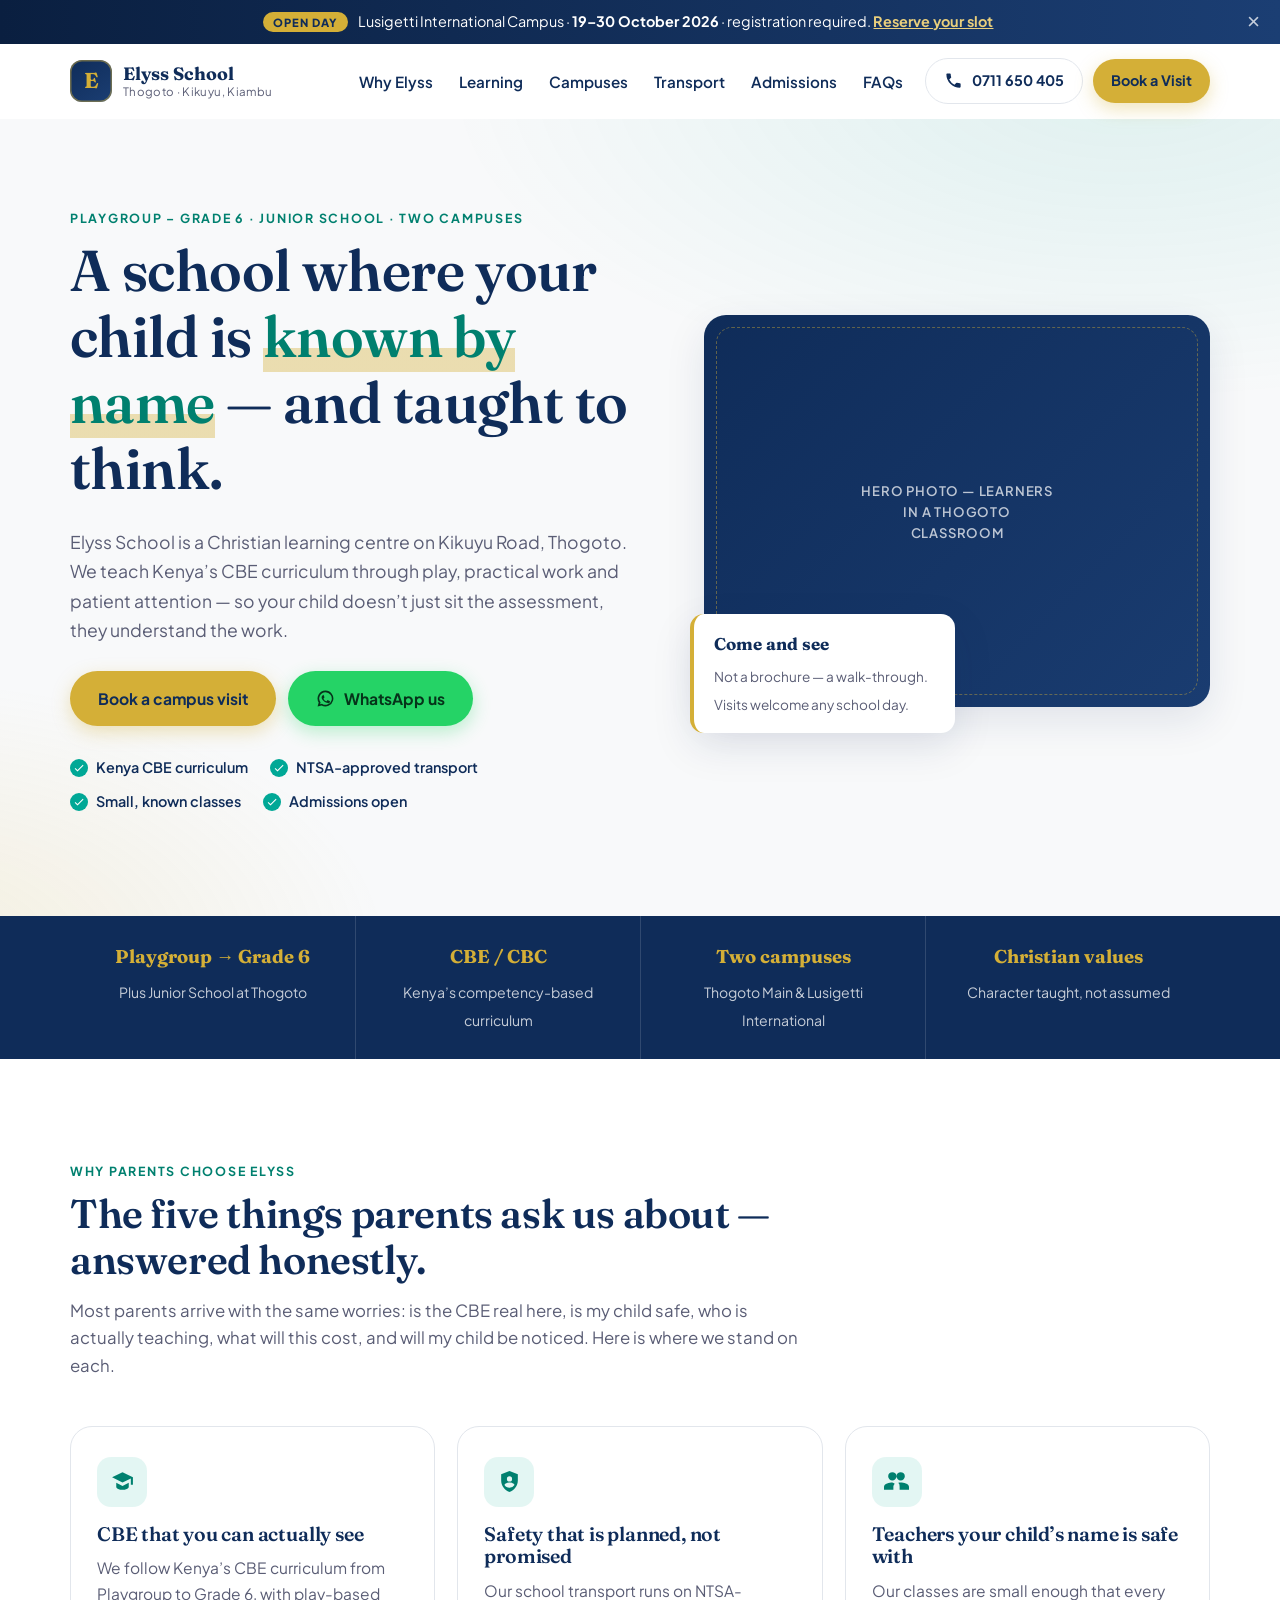
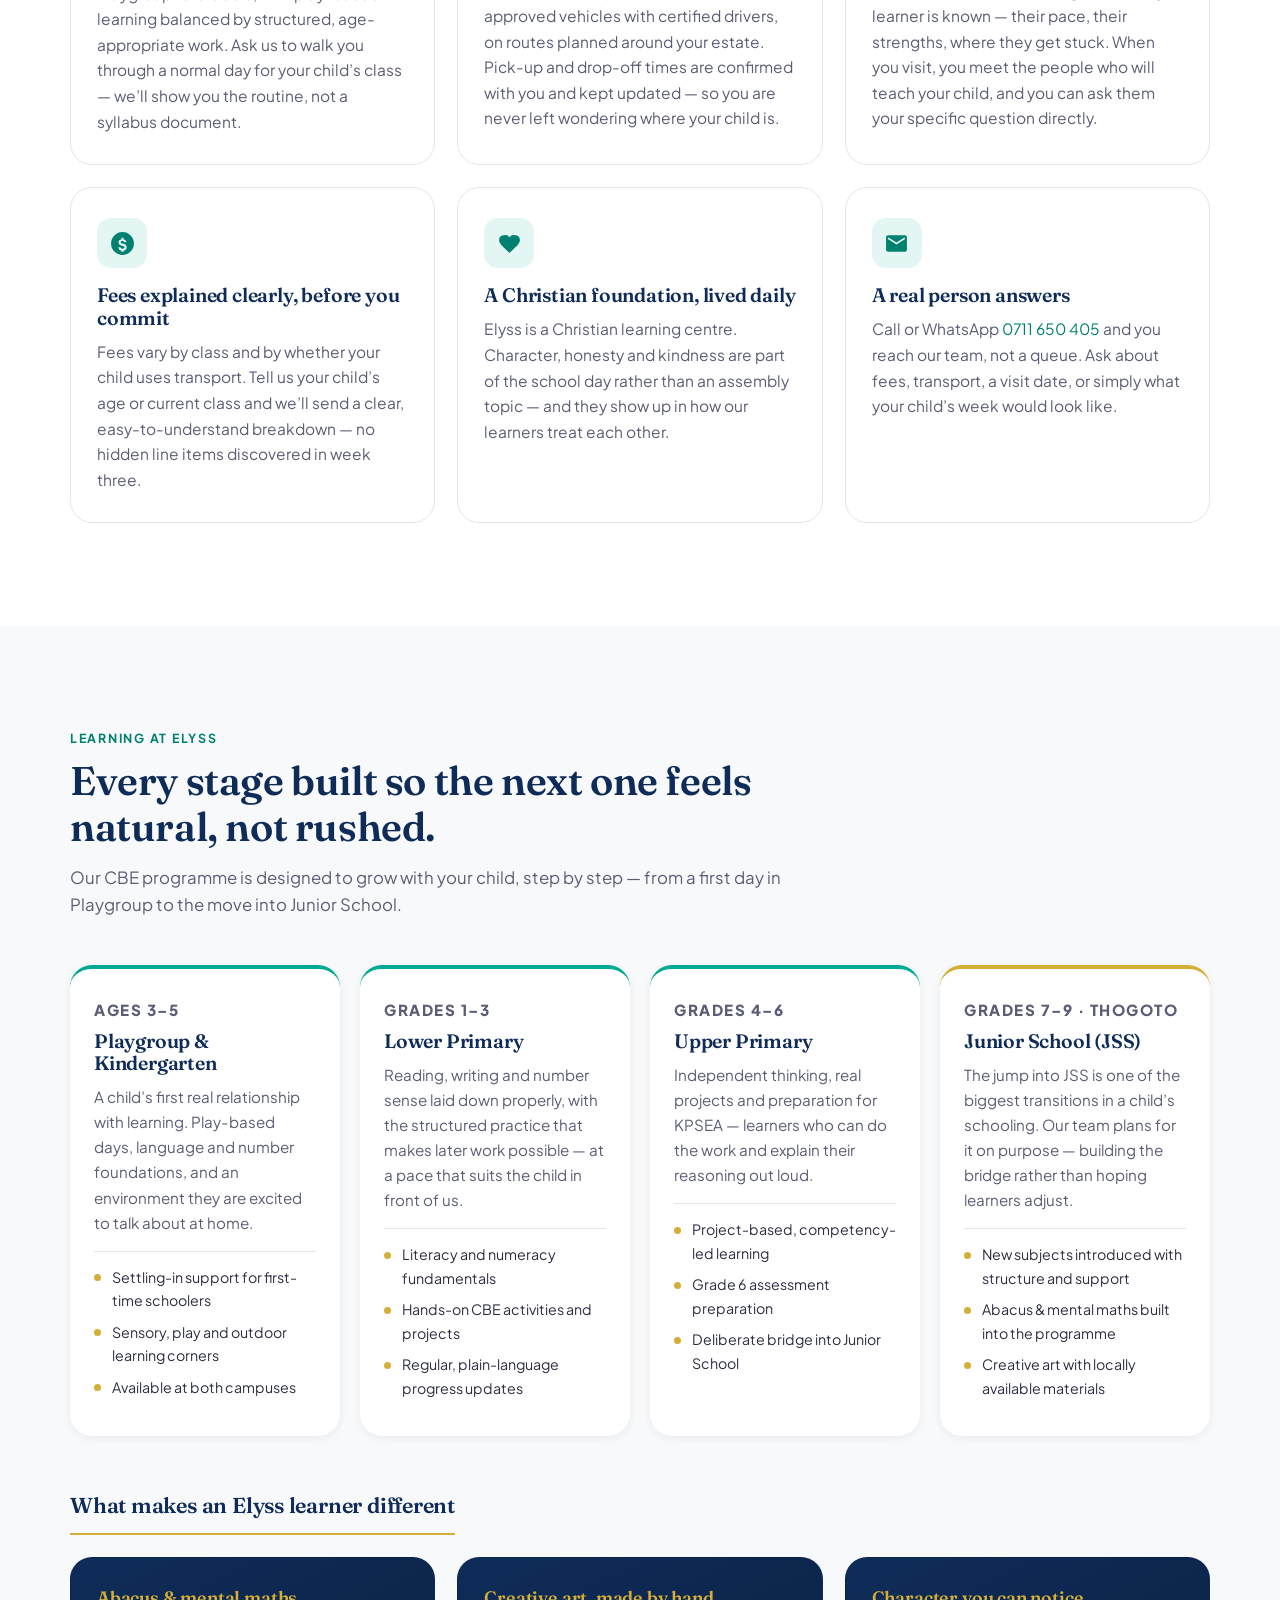
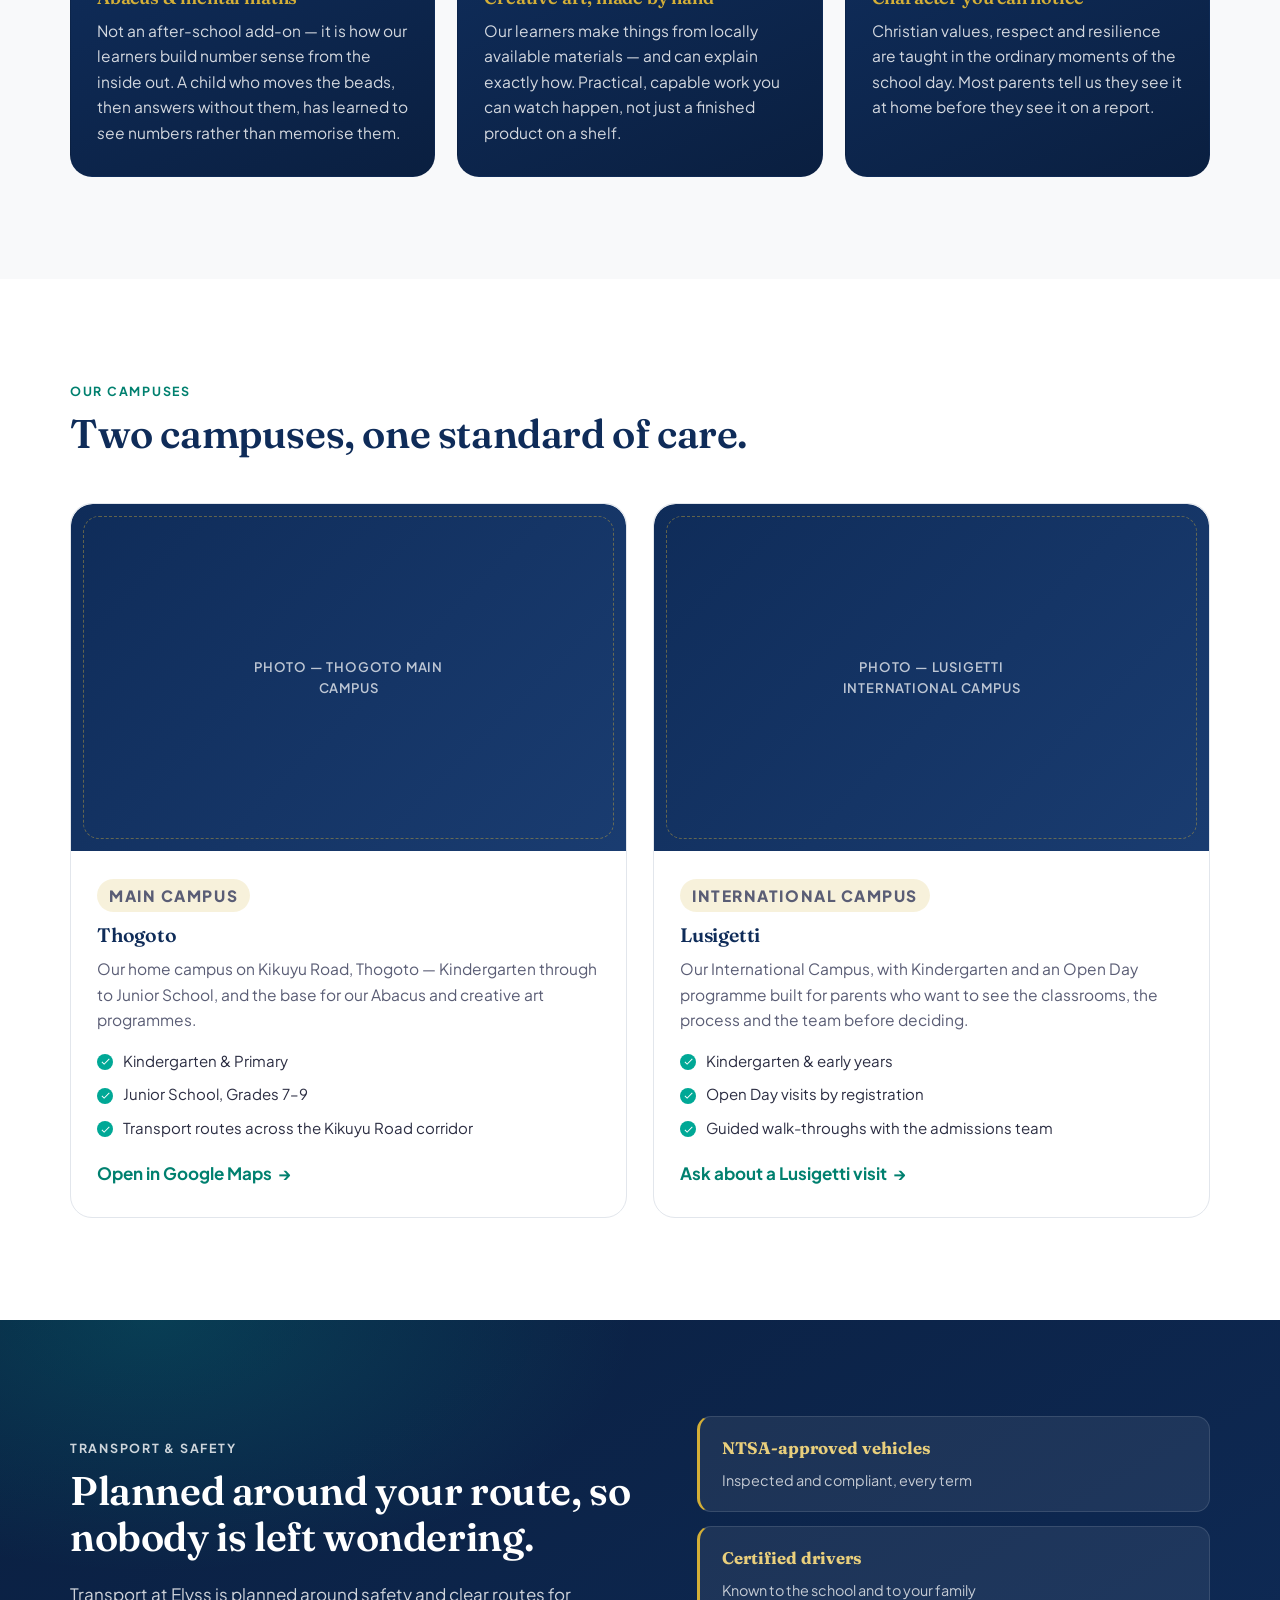
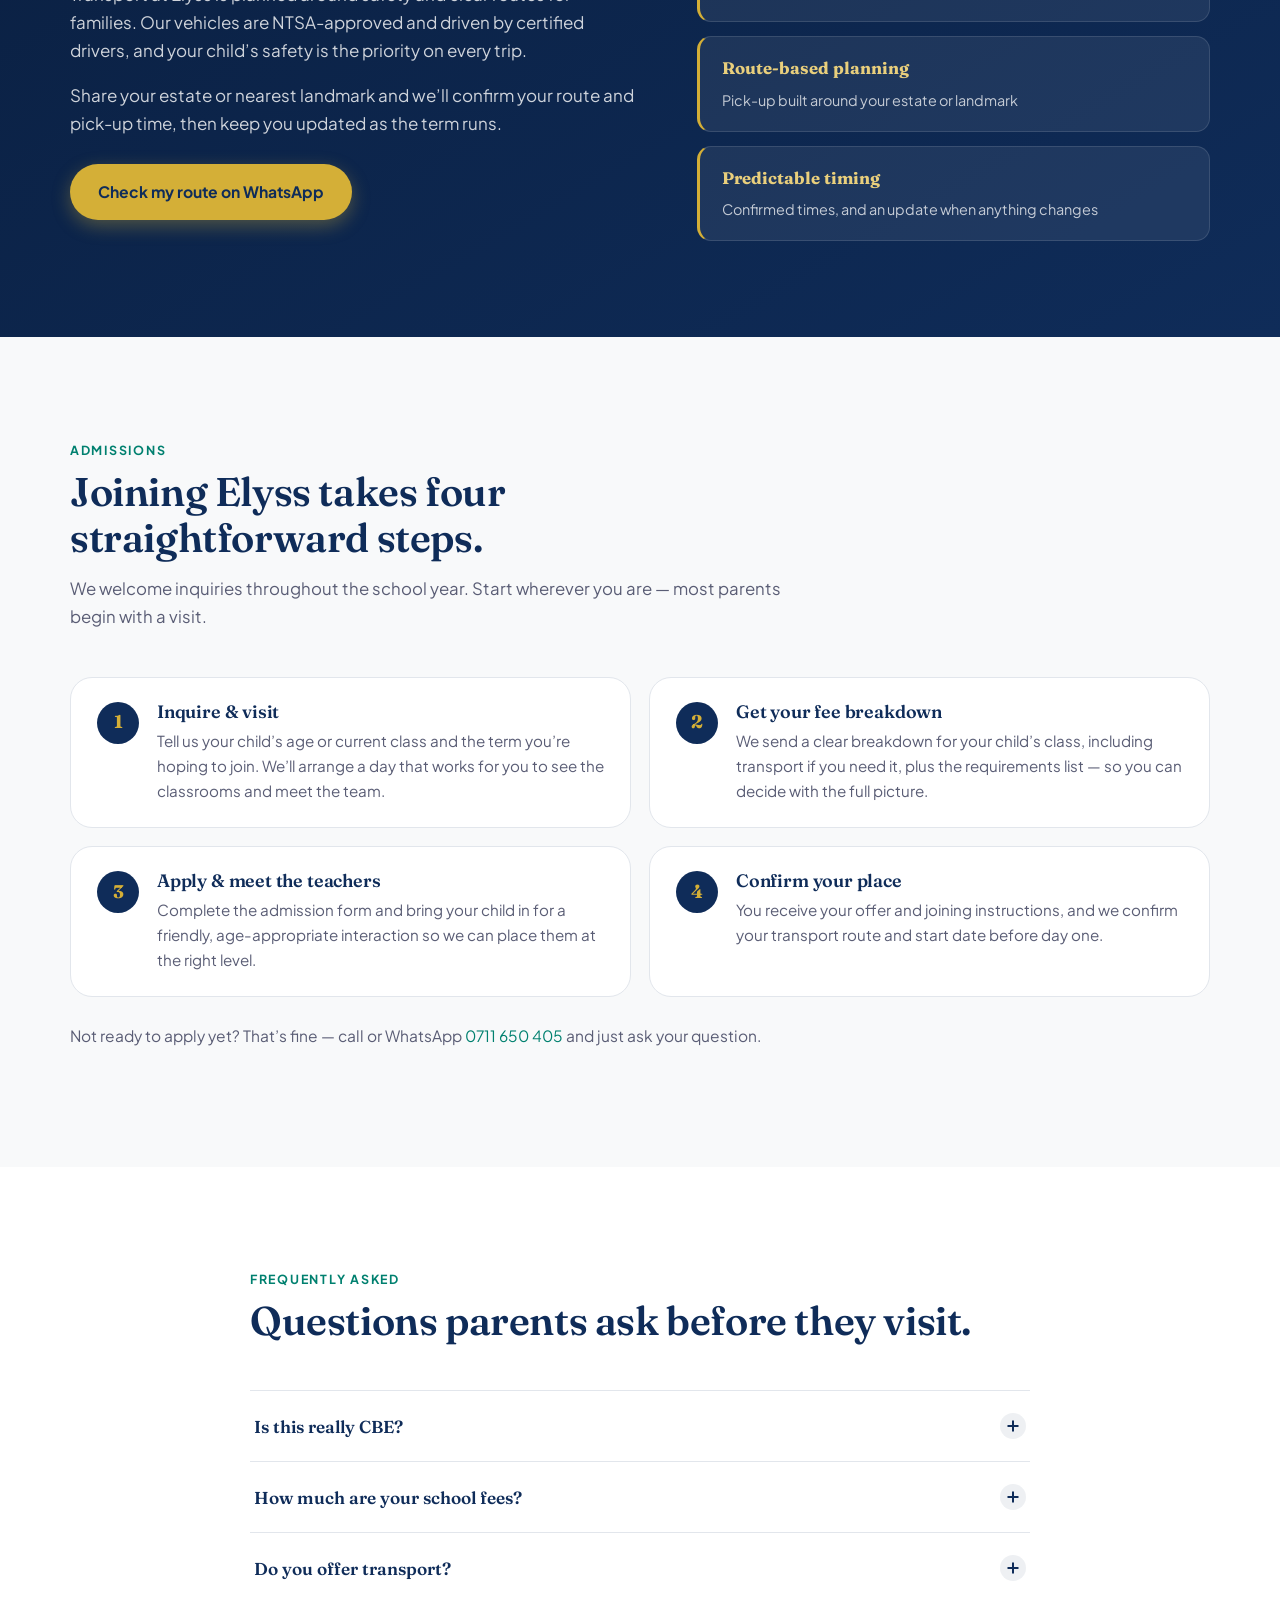
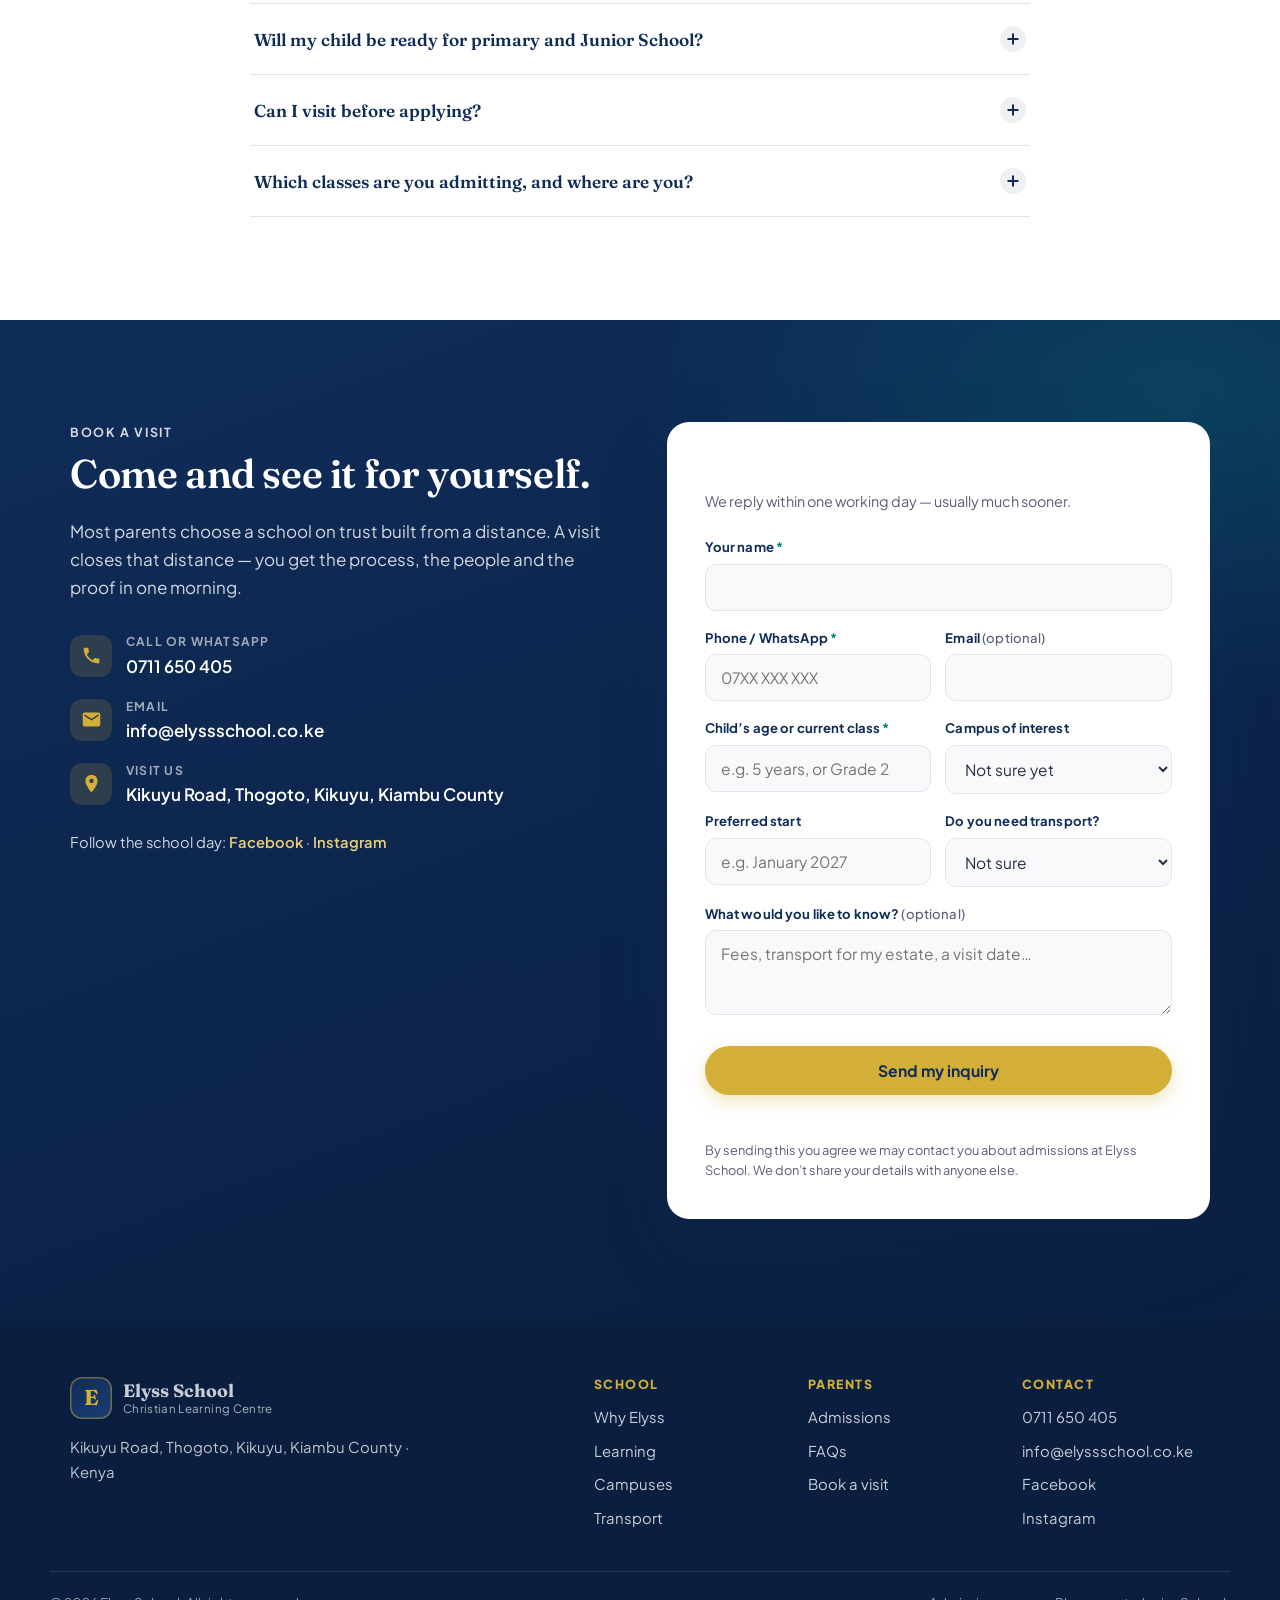
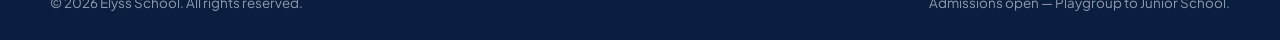
==== index.html @ 363afd42 "Add Elyss School parent landing page A single-page, parent-facing landing page for Elyss School (Kik" ====
<!DOCTYPE html>
<html lang="en">
<head>
<meta charset="utf-8">
<meta name="viewport" content="width=device-width, initial-scale=1">
<title>Elyss School — Christian CBE Learning, Thogoto &amp; Lusigetti | Book a Visit</title>
<meta name="description" content="Elyss School, Kikuyu Road, Thogoto. Kenya's CBE curriculum from Playgroup to Junior School, taught through play, practical work and patient attention. Book a campus visit — call or WhatsApp 0711 650 405.">
<meta name="theme-color" content="#0F2C59">
<link rel="icon" href="data:image/svg+xml,%3Csvg xmlns=&apos;http://www.w3.org/2000/svg&apos; viewBox=&apos;0 0 64 64&apos;%3E%3Crect width=&apos;64&apos; height=&apos;64&apos; rx=&apos;14&apos; fill=&apos;%230F2C59&apos;/%3E%3Ctext x=&apos;32&apos; y=&apos;45&apos; font-family=&apos;Georgia,serif&apos; font-size=&apos;38&apos; font-weight=&apos;700&apos; fill=&apos;%23D4AF37&apos; text-anchor=&apos;middle&apos;%3EE%3C/text%3E%3C/svg%3E">
<link rel="canonical" href="https://www.elyssschool.co.ke/">

<!-- Social sharing (replace og:image once a real campus photo is added to assets/img/) -->
<meta property="og:type" content="website">
<meta property="og:title" content="Elyss School — A school where your child is known by name">
<meta property="og:description" content="Christian CBE learning from Playgroup to Junior School in Thogoto, Kikuyu. Book a campus visit — call or WhatsApp 0711 650 405.">
<meta property="og:locale" content="en_KE">

<link rel="preconnect" href="https://fonts.googleapis.com">
<link rel="preconnect" href="https://fonts.gstatic.com" crossorigin>
<link href="https://fonts.googleapis.com/css2?family=Fraunces:opsz,wght@9..144,400;9..144,600;9..144,700&family=Plus+Jakarta+Sans:wght@400;500;600;700&display=swap" rel="stylesheet">
<link rel="stylesheet" href="assets/css/styles.css">
</head>
<body>
<a class="skip-link" href="#main">Skip to content</a>

<!-- ============================================================
     ANNOUNCEMENT BAR
     CONFIRM BEFORE PUBLISHING: Open Day dates below are the
     RECOMMENDED window from the October 2026 planning sheet, not
     dates the school has committed to. Confirm with the school.
     ============================================================ -->
<div class="announce" id="announce" hidden>
  <p>
    <span class="announce__tag">Open Day</span>
    Lusigetti International Campus &middot; <strong>19&ndash;30 October 2026</strong> &middot; registration required.
    <a href="#inquire">Reserve your slot</a>
  </p>
  <button class="announce__close" type="button" aria-label="Dismiss announcement">&times;</button>
</div>

<header class="site-header" id="siteHeader">
  <div class="wrap site-header__inner">
    <a class="brand" href="#top" aria-label="Elyss School, home">
      <span class="brand__mark" aria-hidden="true">E</span>
      <span class="brand__text">
        <strong>Elyss School</strong>
        <small>Thogoto &middot; Kikuyu, Kiambu</small>
      </span>
    </a>

    <nav class="nav" id="nav" aria-label="Main">
      <ul>
        <li><a href="#why">Why Elyss</a></li>
        <li><a href="#learning">Learning</a></li>
        <li><a href="#campuses">Campuses</a></li>
        <li><a href="#transport">Transport</a></li>
        <li><a href="#admissions">Admissions</a></li>
        <li><a href="#faq">FAQs</a></li>
      </ul>
    </nav>

    <div class="header-actions">
      <a class="btn btn--ghost btn--sm" href="tel:+254711650405">
        <svg viewBox="0 0 24 24" aria-hidden="true"><path d="M6.6 10.8a15.1 15.1 0 0 0 6.6 6.6l2.2-2.2a1 1 0 0 1 1-.24 11.4 11.4 0 0 0 3.6.58 1 1 0 0 1 1 1V20a1 1 0 0 1-1 1A17 17 0 0 1 3 4a1 1 0 0 1 1-1h3.5a1 1 0 0 1 1 1c0 1.25.2 2.46.57 3.6a1 1 0 0 1-.25 1z"/></svg>
        0711 650 405
      </a>
      <a class="btn btn--gold btn--sm" href="#inquire">Book a Visit</a>
      <button class="nav-toggle" id="navToggle" type="button" aria-expanded="false" aria-controls="nav" aria-label="Open menu">
        <span></span><span></span><span></span>
      </button>
    </div>
  </div>
</header>

<main id="main">

<!-- ================= HERO ================= -->
<section class="hero" id="top">
  <div class="wrap hero__inner">
    <div class="hero__copy">
      <p class="eyebrow">Playgroup &ndash; Grade 6 &middot; Junior School &middot; Two Campuses</p>
      <h1>A school where your child is <em>known by name</em> &mdash; and taught to think.</h1>
      <p class="lede">
        Elyss School is a Christian learning centre on Kikuyu Road, Thogoto. We teach Kenya&rsquo;s
        CBE curriculum through play, practical work and patient attention &mdash; so your child
        doesn&rsquo;t just sit the assessment, they understand the work.
      </p>
      <div class="hero__cta">
        <a class="btn btn--gold" href="#inquire">Book a campus visit</a>
        <a class="btn btn--whatsapp" href="https://wa.me/254711650405?text=Hi%20Elyss%20School%2C%20I%27d%20like%20more%20information%20about%20admissions." target="_blank" rel="noopener">
          <svg viewBox="0 0 24 24" aria-hidden="true"><path d="M12 2a10 10 0 0 0-8.6 15.1L2 22l5-1.3A10 10 0 1 0 12 2m0 2a8 8 0 1 1-4.1 14.9l-.3-.2-2.5.7.7-2.4-.2-.3A8 8 0 0 1 12 4m-3.3 4c-.2 0-.5 0-.7.4-.2.3-.9.9-.9 2.2s.9 2.5 1 2.7c.2.2 1.8 2.9 4.5 3.9 2.2.9 2.7.7 3.2.7s1.5-.6 1.7-1.2.2-1.1.2-1.2c-.1-.2-.3-.2-.6-.4l-2-1c-.3-.1-.5-.2-.7.1l-.9 1.2c-.2.2-.3.2-.6.1a6.6 6.6 0 0 1-3.3-2.9c-.2-.4 0-.6.2-.8l.5-.6c.1-.2.2-.3.3-.5s0-.4 0-.6l-.9-2.2c-.2-.5-.4-.5-.6-.5z"/></svg>
          WhatsApp us
        </a>
      </div>
      <ul class="hero__proof">
        <li>Kenya CBE curriculum</li>
        <li>NTSA-approved transport</li>
        <li>Small, known classes</li>
        <li>Admissions open</li>
      </ul>
    </div>

    <div class="hero__media">
      <!-- PHOTO SLOT 1 — replace with a real photo: learners in class at Thogoto -->
      <figure class="photo photo--hero" data-photo="Hero photo — learners in a Thogoto classroom">
        <figcaption>Learners at work, Thogoto Campus</figcaption>
      </figure>
      <div class="hero__badge">
        <strong>Come and see</strong>
        <span>Not a brochure &mdash; a walk-through. Visits welcome any school day.</span>
      </div>
    </div>
  </div>
</section>

<!-- ================= TRUST BAR ================= -->
<section class="trustbar" aria-label="At a glance">
  <div class="wrap trustbar__grid">
    <div><strong>Playgroup &rarr; Grade 6</strong><span>Plus Junior School at Thogoto</span></div>
    <div><strong>CBE / CBC</strong><span>Kenya&rsquo;s competency-based curriculum</span></div>
    <div><strong>Two campuses</strong><span>Thogoto Main &amp; Lusigetti International</span></div>
    <div><strong>Christian values</strong><span>Character taught, not assumed</span></div>
  </div>
</section>

<!-- ================= WHY ELYSS ================= -->
<section class="section" id="why">
  <div class="wrap">
    <header class="section__head">
      <p class="eyebrow">Why parents choose Elyss</p>
      <h2>The five things parents ask us about &mdash; answered honestly.</h2>
      <p class="section__intro">
        Most parents arrive with the same worries: is the CBE real here, is my child safe,
        who is actually teaching, what will this cost, and will my child be noticed.
        Here is where we stand on each.
      </p>
    </header>

    <div class="cards cards--3">
      <article class="card">
        <span class="card__icon" aria-hidden="true">
          <svg viewBox="0 0 24 24"><path d="M12 3 2 8l10 5 8-4v6h2V8zM6 13.2V17c0 1.7 2.7 3 6 3s6-1.3 6-3v-3.8l-6 3z"/></svg>
        </span>
        <h3>CBE that you can actually see</h3>
        <p>
          We follow Kenya&rsquo;s CBE curriculum from Playgroup to Grade 6, with play-based learning
          balanced by structured, age-appropriate work. Ask us to walk you through a normal day
          for your child&rsquo;s class &mdash; we&rsquo;ll show you the routine, not a syllabus document.
        </p>
      </article>

      <article class="card">
        <span class="card__icon" aria-hidden="true">
          <svg viewBox="0 0 24 24"><path d="M12 2 4 5v6c0 5 3.4 9.4 8 11 4.6-1.6 8-6 8-11V5zm0 5a2.5 2.5 0 1 1 0 5 2.5 2.5 0 0 1 0-5m0 11c-2 0-3.8-1-4.8-2.6.1-1.6 3.2-2.4 4.8-2.4s4.7.8 4.8 2.4A5.7 5.7 0 0 1 12 18"/></svg>
        </span>
        <h3>Safety that is planned, not promised</h3>
        <p>
          Our school transport runs on NTSA-approved vehicles with certified drivers, on routes
          planned around your estate. Pick-up and drop-off times are confirmed with you and kept
          updated &mdash; so you are never left wondering where your child is.
        </p>
      </article>

      <article class="card">
        <span class="card__icon" aria-hidden="true">
          <svg viewBox="0 0 24 24"><path d="M16 11a4 4 0 1 0-4-4 4 4 0 0 0 4 4m-8 0a4 4 0 1 0-4-4 4 4 0 0 0 4 4m0 2c-2.7 0-8 1.3-8 4v3h9v-3c0-1.1.5-2.1 1.3-2.9A13 13 0 0 0 8 13m8 0c-.7 0-1.5.1-2.3.2A4.7 4.7 0 0 1 15 17v3h9v-3c0-2.7-5.3-4-8-4"/></svg>
        </span>
        <h3>Teachers your child&rsquo;s name is safe with</h3>
        <p>
          Our classes are small enough that every learner is known &mdash; their pace, their
          strengths, where they get stuck. When you visit, you meet the people who will
          teach your child, and you can ask them your specific question directly.
        </p>
      </article>

      <article class="card">
        <span class="card__icon" aria-hidden="true">
          <svg viewBox="0 0 24 24"><path d="M12 1a11 11 0 1 0 11 11A11 11 0 0 0 12 1m1 17.9V20h-2v-1.1a4 4 0 0 1-3-3.4h2a2 2 0 0 0 2 1.6c1.1 0 2-.5 2-1.4s-.7-1.2-2.4-1.6C9.6 13.6 8.2 12.8 8.2 11a3.4 3.4 0 0 1 2.8-3.2V6.5h2v1.3a3.6 3.6 0 0 1 2.8 3.1h-2A1.7 1.7 0 0 0 12 9.6c-1.1 0-1.8.5-1.8 1.2s.8 1.1 2.5 1.5c2 .5 3.3 1.3 3.3 3.1A3.5 3.5 0 0 1 13 18.9"/></svg>
        </span>
        <h3>Fees explained clearly, before you commit</h3>
        <p>
          Fees vary by class and by whether your child uses transport. Tell us your child&rsquo;s age
          or current class and we&rsquo;ll send a clear, easy-to-understand breakdown &mdash; no
          hidden line items discovered in week three.
        </p>
      </article>

      <article class="card">
        <span class="card__icon" aria-hidden="true">
          <svg viewBox="0 0 24 24"><path d="M12 21 10.6 19.7C5.4 15.1 2 12.1 2 8.5A4.5 4.5 0 0 1 6.5 4 4.9 4.9 0 0 1 12 6.1 4.9 4.9 0 0 1 17.5 4 4.5 4.5 0 0 1 22 8.5c0 3.6-3.4 6.6-8.6 11.2z"/></svg>
        </span>
        <h3>A Christian foundation, lived daily</h3>
        <p>
          Elyss is a Christian learning centre. Character, honesty and kindness are part of the
          school day rather than an assembly topic &mdash; and they show up in how our learners
          treat each other.
        </p>
      </article>

      <article class="card">
        <span class="card__icon" aria-hidden="true">
          <svg viewBox="0 0 24 24"><path d="M20 4H4a2 2 0 0 0-2 2v12a2 2 0 0 0 2 2h16a2 2 0 0 0 2-2V6a2 2 0 0 0-2-2m0 4-8 5-8-5V6l8 5 8-5z"/></svg>
        </span>
        <h3>A real person answers</h3>
        <p>
          Call or WhatsApp <a href="tel:+254711650405">0711 650 405</a> and you reach our team,
          not a queue. Ask about fees, transport, a visit date, or simply what your child&rsquo;s
          week would look like.
        </p>
      </article>
    </div>
  </div>
</section>

<!-- ================= LEARNING STAGES ================= -->
<section class="section section--paper" id="learning">
  <div class="wrap">
    <header class="section__head">
      <p class="eyebrow">Learning at Elyss</p>
      <h2>Every stage built so the next one feels natural, not rushed.</h2>
      <p class="section__intro">
        Our CBE programme is designed to grow with your child, step by step &mdash; from a first
        day in Playgroup to the move into Junior School.
      </p>
    </header>

    <div class="stages">
      <article class="stage">
        <p class="stage__age">Ages 3&ndash;5</p>
        <h3>Playgroup &amp; Kindergarten</h3>
        <p>
          A child&rsquo;s first real relationship with learning. Play-based days, language and
          number foundations, and an environment they are excited to talk about at home.
        </p>
        <ul>
          <li>Settling-in support for first-time schoolers</li>
          <li>Sensory, play and outdoor learning corners</li>
          <li>Available at both campuses</li>
        </ul>
      </article>

      <article class="stage">
        <p class="stage__age">Grades 1&ndash;3</p>
        <h3>Lower Primary</h3>
        <p>
          Reading, writing and number sense laid down properly, with the structured practice
          that makes later work possible &mdash; at a pace that suits the child in front of us.
        </p>
        <ul>
          <li>Literacy and numeracy fundamentals</li>
          <li>Hands-on CBE activities and projects</li>
          <li>Regular, plain-language progress updates</li>
        </ul>
      </article>

      <article class="stage">
        <p class="stage__age">Grades 4&ndash;6</p>
        <h3>Upper Primary</h3>
        <p>
          Independent thinking, real projects and preparation for KPSEA &mdash; learners who can
          do the work and explain their reasoning out loud.
        </p>
        <ul>
          <li>Project-based, competency-led learning</li>
          <li>Grade 6 assessment preparation</li>
          <li>Deliberate bridge into Junior School</li>
        </ul>
      </article>

      <article class="stage stage--accent">
        <p class="stage__age">Grades 7&ndash;9 &middot; Thogoto</p>
        <h3>Junior School (JSS)</h3>
        <p>
          The jump into JSS is one of the biggest transitions in a child&rsquo;s schooling. Our team
          plans for it on purpose &mdash; building the bridge rather than hoping learners adjust.
        </p>
        <ul>
          <li>New subjects introduced with structure and support</li>
          <li>Abacus &amp; mental maths built into the programme</li>
          <li>Creative art with locally available materials</li>
        </ul>
      </article>
    </div>

    <!-- SIGNATURE PROGRAMMES -->
    <div class="signature">
      <h3 class="signature__title">What makes an Elyss learner different</h3>
      <div class="cards cards--3">
        <article class="card card--dark">
          <h4>Abacus &amp; mental maths</h4>
          <p>
            Not an after-school add-on &mdash; it is how our learners build number sense from
            the inside out. A child who moves the beads, then answers without them, has learned
            to <em>see</em> numbers rather than memorise them.
          </p>
        </article>
        <article class="card card--dark">
          <h4>Creative art, made by hand</h4>
          <p>
            Our learners make things from locally available materials &mdash; and can explain
            exactly how. Practical, capable work you can watch happen, not just a finished
            product on a shelf.
          </p>
        </article>
        <article class="card card--dark">
          <h4>Character you can notice</h4>
          <p>
            Christian values, respect and resilience are taught in the ordinary moments of the
            school day. Most parents tell us they see it at home before they see it on a report.
          </p>
        </article>
      </div>
    </div>
  </div>
</section>

<!-- ================= CAMPUSES ================= -->
<section class="section" id="campuses">
  <div class="wrap">
    <header class="section__head">
      <p class="eyebrow">Our campuses</p>
      <h2>Two campuses, one standard of care.</h2>
    </header>

    <div class="campus-grid">
      <article class="campus">
        <!-- PHOTO SLOT 2 — Thogoto Main Campus exterior or grounds -->
        <figure class="photo photo--campus" data-photo="Photo — Thogoto Main Campus"></figure>
        <div class="campus__body">
          <p class="campus__tag">Main Campus</p>
          <h3>Thogoto</h3>
          <p>
            Our home campus on Kikuyu Road, Thogoto &mdash; Kindergarten through to Junior School,
            and the base for our Abacus and creative art programmes.
          </p>
          <ul class="ticks">
            <li>Kindergarten &amp; Primary</li>
            <li>Junior School, Grades 7&ndash;9</li>
            <li>Transport routes across the Kikuyu Road corridor</li>
          </ul>
          <a class="link-arrow" href="https://maps.app.goo.gl/hpA1GRRHoaXCGrRq8?g_st=aw" target="_blank" rel="noopener">Open in Google Maps</a>
        </div>
      </article>

      <article class="campus">
        <!-- PHOTO SLOT 3 — Lusigetti International Campus -->
        <figure class="photo photo--campus" data-photo="Photo — Lusigetti International Campus"></figure>
        <div class="campus__body">
          <p class="campus__tag">International Campus</p>
          <h3>Lusigetti</h3>
          <p>
            Our International Campus, with Kindergarten and an Open Day programme built for
            parents who want to see the classrooms, the process and the team before deciding.
          </p>
          <ul class="ticks">
            <li>Kindergarten &amp; early years</li>
            <li>Open Day visits by registration</li>
            <li>Guided walk-throughs with the admissions team</li>
          </ul>
          <!-- CONFIRM: add Lusigetti street address / map pin when supplied by the school -->
          <a class="link-arrow" href="#inquire">Ask about a Lusigetti visit</a>
        </div>
      </article>
    </div>
  </div>
</section>

<!-- ================= TRANSPORT & SAFETY ================= -->
<section class="band" id="transport">
  <div class="wrap band__inner">
    <div class="band__copy">
      <p class="eyebrow eyebrow--light">Transport &amp; safety</p>
      <h2>Planned around your route, so nobody is left wondering.</h2>
      <p>
        Transport at Elyss is planned around safety and clear routes for families. Our vehicles
        are NTSA-approved and driven by certified drivers, and your child&rsquo;s safety is the
        priority on every trip.
      </p>
      <p>
        Share your estate or nearest landmark and we&rsquo;ll confirm your route and pick-up time,
        then keep you updated as the term runs.
      </p>
      <a class="btn btn--gold" href="https://wa.me/254711650405?text=Hi%20Elyss%20School%2C%20I%27d%20like%20to%20check%20transport%20for%20my%20estate." target="_blank" rel="noopener">Check my route on WhatsApp</a>
    </div>
    <ul class="band__list">
      <li><strong>NTSA-approved vehicles</strong><span>Inspected and compliant, every term</span></li>
      <li><strong>Certified drivers</strong><span>Known to the school and to your family</span></li>
      <li><strong>Route-based planning</strong><span>Pick-up built around your estate or landmark</span></li>
      <li><strong>Predictable timing</strong><span>Confirmed times, and an update when anything changes</span></li>
    </ul>
  </div>
</section>

<!-- ================= ADMISSIONS ================= -->
<section class="section section--paper" id="admissions">
  <div class="wrap">
    <header class="section__head">
      <p class="eyebrow">Admissions</p>
      <h2>Joining Elyss takes four straightforward steps.</h2>
      <p class="section__intro">
        We welcome inquiries throughout the school year. Start wherever you are &mdash; most
        parents begin with a visit.
      </p>
    </header>

    <ol class="steps">
      <li class="step">
        <span class="step__n">1</span>
        <div>
          <h3>Inquire &amp; visit</h3>
          <p>Tell us your child&rsquo;s age or current class and the term you&rsquo;re hoping to join. We&rsquo;ll arrange a day that works for you to see the classrooms and meet the team.</p>
        </div>
      </li>
      <li class="step">
        <span class="step__n">2</span>
        <div>
          <h3>Get your fee breakdown</h3>
          <p>We send a clear breakdown for your child&rsquo;s class, including transport if you need it, plus the requirements list &mdash; so you can decide with the full picture.</p>
        </div>
      </li>
      <li class="step">
        <span class="step__n">3</span>
        <div>
          <h3>Apply &amp; meet the teachers</h3>
          <p>Complete the admission form and bring your child in for a friendly, age-appropriate interaction so we can place them at the right level.</p>
        </div>
      </li>
      <li class="step">
        <span class="step__n">4</span>
        <div>
          <h3>Confirm your place</h3>
          <p>You receive your offer and joining instructions, and we confirm your transport route and start date before day one.</p>
        </div>
      </li>
    </ol>

    <p class="steps__note">
      Not ready to apply yet? That&rsquo;s fine &mdash; call or WhatsApp
      <a href="tel:+254711650405">0711 650 405</a> and just ask your question.
    </p>
  </div>
</section>

<!-- ================= FAQ ================= -->
<section class="section" id="faq">
  <div class="wrap wrap--narrow">
    <header class="section__head">
      <p class="eyebrow">Frequently asked</p>
      <h2>Questions parents ask before they visit.</h2>
    </header>

    <div class="faq" id="faqList">
      <div class="faq__item">
        <h3><button type="button" class="faq__q" aria-expanded="false">Is this really CBE?<span class="faq__chev" aria-hidden="true"></span></button></h3>
        <div class="faq__a" hidden>
          <p>Yes. We follow Kenya&rsquo;s CBE curriculum from Playgroup to Grade 6, with play-based learning balanced by structured, hands-on activities that suit each age group.</p>
          <p>CBE information is available on request, and if you&rsquo;d like to hear what a typical day looks like for your child&rsquo;s class, call or WhatsApp <a href="tel:+254711650405">0711 650 405</a> and our team will walk you through it.</p>
        </div>
      </div>

      <div class="faq__item">
        <h3><button type="button" class="faq__q" aria-expanded="false">How much are your school fees?<span class="faq__chev" aria-hidden="true"></span></button></h3>
        <div class="faq__a" hidden>
          <p>Fees at Elyss vary by class and by whether you need transport. To give you an accurate figure rather than a guess, share your child&rsquo;s age or current class and we&rsquo;ll send a clear, easy-to-understand breakdown.</p>
          <p>Call or WhatsApp <a href="tel:+254711650405">0711 650 405</a>, or email <a href="mailto:info@elyssschool.co.ke">info@elyssschool.co.ke</a>.</p>
        </div>
      </div>

      <div class="faq__item">
        <h3><button type="button" class="faq__q" aria-expanded="false">Do you offer transport?<span class="faq__chev" aria-hidden="true"></span></button></h3>
        <div class="faq__a" hidden>
          <p>Yes. Transport is planned around your route so that pick-up and drop-off are clear and predictable for your family, using NTSA-approved vehicles with certified drivers.</p>
          <p>Share your estate or nearest landmark and we&rsquo;ll confirm your route and pick-up time, and keep you updated so you&rsquo;re never left wondering. For direct assistance, call or WhatsApp <a href="tel:+254711650405">0711 650 405</a>.</p>
        </div>
      </div>

      <div class="faq__item">
        <h3><button type="button" class="faq__q" aria-expanded="false">Will my child be ready for primary and Junior School?<span class="faq__chev" aria-hidden="true"></span></button></h3>
        <div class="faq__a" hidden>
          <p>Yes. Our CBE programme is set up to grow with your child, step by step, so the move into primary and later Junior School feels natural, not rushed.</p>
          <p>If you&rsquo;d like to talk through how progression works at each stage, call <a href="tel:+254711650405">0711 650 405</a> and our team will happily take you through it.</p>
        </div>
      </div>

      <div class="faq__item">
        <h3><button type="button" class="faq__q" aria-expanded="false">Can I visit before applying?<span class="faq__chev" aria-hidden="true"></span></button></h3>
        <div class="faq__a" hidden>
          <p>You&rsquo;re very welcome to come and see where your child could learn and grow. Share the day that works best for you and we&rsquo;ll arrange a visit so you can see the classrooms and meet the team.</p>
          <p>To book a time or ask anything before you come, call or WhatsApp <a href="tel:+254711650405">0711 650 405</a>.</p>
        </div>
      </div>

      <div class="faq__item">
        <h3><button type="button" class="faq__q" aria-expanded="false">Which classes are you admitting, and where are you?<span class="faq__chev" aria-hidden="true"></span></button></h3>
        <div class="faq__a" hidden>
          <p>We admit from Playgroup through Grade 6, with Junior School at our Thogoto campus. We&rsquo;re along Kikuyu Road in Thogoto, Kikuyu, Kiambu County &mdash; <a href="https://maps.app.goo.gl/hpA1GRRHoaXCGrRq8?g_st=aw" target="_blank" rel="noopener">use this pin on Google Maps</a> to find us easily.</p>
          <p>For current intake dates and directions before you visit, call <a href="tel:+254711650405">0711 650 405</a>.</p>
        </div>
      </div>
    </div>
  </div>
</section>

<!-- ================= INQUIRY / CONTACT ================= -->
<section class="section section--navy" id="inquire">
  <div class="wrap inquire">
    <div class="inquire__copy">
      <p class="eyebrow eyebrow--light">Book a visit</p>
      <h2>Come and see it for yourself.</h2>
      <p>
        Most parents choose a school on trust built from a distance. A visit closes that
        distance &mdash; you get the process, the people and the proof in one morning.
      </p>

      <ul class="contact-list">
        <li>
          <span aria-hidden="true"><svg viewBox="0 0 24 24"><path d="M6.6 10.8a15.1 15.1 0 0 0 6.6 6.6l2.2-2.2a1 1 0 0 1 1-.24 11.4 11.4 0 0 0 3.6.58 1 1 0 0 1 1 1V20a1 1 0 0 1-1 1A17 17 0 0 1 3 4a1 1 0 0 1 1-1h3.5a1 1 0 0 1 1 1c0 1.25.2 2.46.57 3.6a1 1 0 0 1-.25 1z"/></svg></span>
          <div><strong>Call or WhatsApp</strong><a href="tel:+254711650405">0711 650 405</a></div>
        </li>
        <li>
          <span aria-hidden="true"><svg viewBox="0 0 24 24"><path d="M20 4H4a2 2 0 0 0-2 2v12a2 2 0 0 0 2 2h16a2 2 0 0 0 2-2V6a2 2 0 0 0-2-2m0 4-8 5-8-5V6l8 5 8-5z"/></svg></span>
          <div><strong>Email</strong><a href="mailto:info@elyssschool.co.ke">info@elyssschool.co.ke</a></div>
        </li>
        <li>
          <span aria-hidden="true"><svg viewBox="0 0 24 24"><path d="M12 2a7 7 0 0 0-7 7c0 5.2 7 13 7 13s7-7.8 7-13a7 7 0 0 0-7-7m0 9.5A2.5 2.5 0 1 1 14.5 9 2.5 2.5 0 0 1 12 11.5"/></svg></span>
          <div><strong>Visit us</strong><a href="https://maps.app.goo.gl/hpA1GRRHoaXCGrRq8?g_st=aw" target="_blank" rel="noopener">Kikuyu Road, Thogoto, Kikuyu, Kiambu County</a></div>
        </li>
      </ul>

      <p class="inquire__socials">
        Follow the school day:
        <a href="https://www.facebook.com/elyss.school" target="_blank" rel="noopener">Facebook</a> &middot;
        <a href="https://www.instagram.com/elyss.school" target="_blank" rel="noopener">Instagram</a>
      </p>
    </div>

    <!--
      FORM BEHAVIOUR: with no backend configured, this form opens a pre-filled
      WhatsApp message to 0711 650 405 so the inquiry still lands with the team.
      To capture leads directly instead (Formspree, Google Forms, Meta Lead Ads,
      or the school's own endpoint), set data-endpoint on the <form> — see README.
    -->
    <form class="form" id="inquiryForm" data-endpoint="" novalidate>
      <h3 class="form__title">Request information or a visit</h3>
      <p class="form__hint">We reply within one working day &mdash; usually much sooner.</p>

      <div class="field">
        <label for="parentName">Your name <span aria-hidden="true">*</span></label>
        <input id="parentName" name="parentName" type="text" autocomplete="name" required>
      </div>

      <div class="field-row">
        <div class="field">
          <label for="phone">Phone / WhatsApp <span aria-hidden="true">*</span></label>
          <input id="phone" name="phone" type="tel" inputmode="tel" autocomplete="tel" placeholder="07XX XXX XXX" required>
        </div>
        <div class="field">
          <label for="email">Email <span class="optional">(optional)</span></label>
          <input id="email" name="email" type="email" autocomplete="email">
        </div>
      </div>

      <div class="field-row">
        <div class="field">
          <label for="childClass">Child&rsquo;s age or current class <span aria-hidden="true">*</span></label>
          <input id="childClass" name="childClass" type="text" placeholder="e.g. 5 years, or Grade 2" required>
        </div>
        <div class="field">
          <label for="campus">Campus of interest</label>
          <select id="campus" name="campus">
            <option value="Not sure yet">Not sure yet</option>
            <option value="Thogoto (Main Campus)">Thogoto (Main Campus)</option>
            <option value="Lusigetti (International Campus)">Lusigetti (International Campus)</option>
          </select>
        </div>
      </div>

      <div class="field-row">
        <div class="field">
          <label for="startTerm">Preferred start</label>
          <input id="startTerm" name="startTerm" type="text" placeholder="e.g. January 2027">
        </div>
        <div class="field">
          <label for="transportNeeded">Do you need transport?</label>
          <select id="transportNeeded" name="transport">
            <option value="Not sure">Not sure</option>
            <option value="Yes">Yes</option>
            <option value="No">No</option>
          </select>
        </div>
      </div>

      <div class="field">
        <label for="message">What would you like to know? <span class="optional">(optional)</span></label>
        <textarea id="message" name="message" rows="3" placeholder="Fees, transport for my estate, a visit date&hellip;"></textarea>
      </div>

      <!-- honeypot -->
      <div class="hp" aria-hidden="true"><label for="website">Leave this empty</label><input id="website" name="website" type="text" tabindex="-1" autocomplete="off"></div>

      <button class="btn btn--gold btn--block" type="submit">Send my inquiry</button>
      <p class="form__status" id="formStatus" role="status" aria-live="polite"></p>
      <p class="form__legal">
        By sending this you agree we may contact you about admissions at Elyss School.
        We don&rsquo;t share your details with anyone else.
      </p>
    </form>
  </div>
</section>

</main>

<footer class="site-footer">
  <div class="wrap site-footer__inner">
    <div class="site-footer__brand">
      <a class="brand brand--light" href="#top">
        <span class="brand__mark" aria-hidden="true">E</span>
        <span class="brand__text"><strong>Elyss School</strong><small>Christian Learning Centre</small></span>
      </a>
      <p>Kikuyu Road, Thogoto, Kikuyu, Kiambu County &middot; Kenya</p>
    </div>

    <nav class="site-footer__nav" aria-label="Footer">
      <div>
        <h4>School</h4>
        <ul>
          <li><a href="#why">Why Elyss</a></li>
          <li><a href="#learning">Learning</a></li>
          <li><a href="#campuses">Campuses</a></li>
          <li><a href="#transport">Transport</a></li>
        </ul>
      </div>
      <div>
        <h4>Parents</h4>
        <ul>
          <li><a href="#admissions">Admissions</a></li>
          <li><a href="#faq">FAQs</a></li>
          <li><a href="#inquire">Book a visit</a></li>
        </ul>
      </div>
      <div>
        <h4>Contact</h4>
        <ul>
          <li><a href="tel:+254711650405">0711 650 405</a></li>
          <li><a href="mailto:info@elyssschool.co.ke">info@elyssschool.co.ke</a></li>
          <li><a href="https://www.facebook.com/elyss.school" target="_blank" rel="noopener">Facebook</a></li>
          <li><a href="https://www.instagram.com/elyss.school" target="_blank" rel="noopener">Instagram</a></li>
        </ul>
      </div>
    </nav>
  </div>
  <div class="wrap site-footer__base">
    <p>&copy; <span id="year">2026</span> Elyss School. All rights reserved.</p>
    <p>Admissions open &mdash; Playgroup to Junior School.</p>
  </div>
</footer>

<!-- Persistent mobile call/WhatsApp bar -->
<div class="mobile-cta" aria-label="Quick contact">
  <a href="tel:+254711650405">Call 0711 650 405</a>
  <a class="mobile-cta__wa" href="https://wa.me/254711650405?text=Hi%20Elyss%20School%2C%20I%27d%20like%20more%20information%20about%20admissions." target="_blank" rel="noopener">WhatsApp</a>
</div>

<script src="assets/js/main.js" defer></script>
</body>
</html>
---- assets/css/styles.css ----
/* =========================================================
   ELYSS SCHOOL — LANDING PAGE
   Brand system carried over from the Elyss e-pamphlet:
   Deep Navy #0F2C59 · Soft Gold #D4AF37 · Teal #00A896
   ========================================================= */

:root {
  --navy:        #0F2C59;
  --navy-deep:   #0A1F40;
  --navy-soft:   #1B3E73;
  --gold:        #D4AF37;
  --gold-light:  #E9CF7C;
  --teal:        #00A896;
  --teal-deep:   #00806F;
  --ink:         #2B2D42;
  --ink-soft:    #5A5D75;
  --paper:       #F8F9FA;
  --paper-warm:  #F3F1EA;
  --line:        #E2E6EC;
  --white:       #FFFFFF;
  --whatsapp:    #25D366;

  --font-display: 'Fraunces', Georgia, 'Times New Roman', serif;
  --font-body:    'Plus Jakarta Sans', 'Helvetica Neue', Arial, sans-serif;

  --radius:    14px;
  --radius-lg: 22px;
  --shadow-sm: 0 2px 8px rgba(15, 44, 89, .07);
  --shadow:    0 14px 40px rgba(15, 44, 89, .10);
  --shadow-lg: 0 28px 70px rgba(15, 44, 89, .18);

  --wrap: 1180px;
  --gutter: 20px;
}

*, *::before, *::after { box-sizing: border-box; }

html { scroll-behavior: smooth; scroll-padding-top: 96px; -webkit-text-size-adjust: 100%; }

body {
  margin: 0;
  font-family: var(--font-body);
  font-size: 17px;
  line-height: 1.65;
  color: var(--ink);
  background: var(--white);
  -webkit-font-smoothing: antialiased;
  overflow-x: hidden;
}

img { max-width: 100%; display: block; }

h1, h2, h3, h4 {
  font-family: var(--font-display);
  color: var(--navy);
  line-height: 1.15;
  margin: 0 0 .5em;
  font-weight: 600;
  letter-spacing: -.01em;
}
h1 { font-size: clamp(2.15rem, 5.2vw, 3.6rem); }
h2 { font-size: clamp(1.65rem, 3.4vw, 2.5rem); }
h3 { font-size: 1.22rem; }
h4 { font-size: 1.05rem; }
p  { margin: 0 0 1em; }

a { color: var(--teal-deep); text-decoration: none; }
a:hover { text-decoration: underline; }

:focus-visible {
  outline: 3px solid var(--gold);
  outline-offset: 3px;
  border-radius: 4px;
}

.skip-link {
  position: absolute; left: -9999px; top: 0; z-index: 999;
  background: var(--navy); color: #fff; padding: 12px 18px; border-radius: 0 0 8px 0;
}
.skip-link:focus { left: 0; }

.wrap { width: 100%; max-width: var(--wrap); margin-inline: auto; padding-inline: var(--gutter); }
.wrap--narrow { max-width: 820px; }

.eyebrow {
  font-family: var(--font-body);
  font-size: .78rem;
  font-weight: 700;
  letter-spacing: .14em;
  text-transform: uppercase;
  color: var(--teal-deep);
  margin: 0 0 .7em;
}
.eyebrow--light { color: var(--gold); }

/* ---------------- Buttons ---------------- */
.btn {
  --btn-bg: var(--navy);
  --btn-fg: #fff;
  display: inline-flex; align-items: center; justify-content: center; gap: 9px;
  background: var(--btn-bg); color: var(--btn-fg);
  font-family: var(--font-body); font-weight: 700; font-size: .98rem;
  padding: 15px 28px; border: 0; border-radius: 999px;
  cursor: pointer; text-align: center;
  transition: transform .16s ease, box-shadow .16s ease, background-color .16s ease;
  box-shadow: 0 6px 18px rgba(15, 44, 89, .16);
}
.btn:hover { text-decoration: none; transform: translateY(-2px); box-shadow: 0 12px 26px rgba(15, 44, 89, .22); }
.btn:active { transform: translateY(0); }
.btn svg { width: 19px; height: 19px; fill: currentColor; flex-shrink: 0; }

.btn--gold     { --btn-bg: var(--gold); --btn-fg: var(--navy); box-shadow: 0 6px 18px rgba(212, 175, 55, .34); }
.btn--gold:hover { background: var(--gold-light); }
.btn--whatsapp { --btn-bg: var(--whatsapp); --btn-fg: #06331a; box-shadow: 0 6px 18px rgba(37, 211, 102, .3); }
.btn--ghost    { --btn-bg: transparent; --btn-fg: var(--navy); box-shadow: none; border: 1.5px solid var(--line); }
.btn--ghost:hover { background: var(--paper); box-shadow: none; }
.btn--sm       { padding: 10px 18px; font-size: .9rem; white-space: nowrap; }
.btn--block    { width: 100%; }

.link-arrow { font-weight: 700; display: inline-flex; align-items: center; gap: 6px; }
.link-arrow::after { content: "\2192"; transition: transform .16s ease; }
.link-arrow:hover::after { transform: translateX(4px); }

/* ---------------- Announcement ---------------- */
.announce {
  background: linear-gradient(90deg, var(--navy-deep), var(--navy-soft));
  color: #fff; font-size: .9rem;
  display: flex; align-items: center; justify-content: center; gap: 12px;
  padding: 10px 44px 10px 20px; position: relative; text-align: center;
}
.announce p { margin: 0; }
.announce a { color: var(--gold-light); font-weight: 700; text-decoration: underline; }
.announce__tag {
  background: var(--gold); color: var(--navy); font-weight: 800;
  font-size: .7rem; letter-spacing: .1em; text-transform: uppercase;
  padding: 3px 10px; border-radius: 999px; margin-right: 8px;
}
.announce__close {
  position: absolute; right: 12px; top: 50%; transform: translateY(-50%);
  background: transparent; border: 0; color: #fff; font-size: 1.4rem;
  line-height: 1; cursor: pointer; padding: 4px 8px; opacity: .75;
}
.announce__close:hover { opacity: 1; }

/* ---------------- Header ---------------- */
.site-header {
  position: sticky; top: 0; z-index: 100;
  background: rgba(255,255,255,.94);
  backdrop-filter: blur(10px);
  border-bottom: 1px solid transparent;
  transition: box-shadow .2s ease, border-color .2s ease;
}
.site-header.is-stuck { box-shadow: var(--shadow-sm); border-bottom-color: var(--line); }
.site-header__inner { display: flex; align-items: center; gap: 22px; min-height: 74px; }

.brand { display: flex; align-items: center; gap: 11px; color: var(--navy); flex-shrink: 0; }
.brand:hover { text-decoration: none; }
.brand__mark {
  width: 42px; height: 42px; border-radius: 12px; flex-shrink: 0;
  background: linear-gradient(145deg, var(--navy), var(--navy-soft));
  color: var(--gold); font-family: var(--font-display); font-weight: 700; font-size: 1.35rem;
  display: grid; place-items: center;
  box-shadow: inset 0 0 0 1.5px rgba(212,175,55,.45);
}
.brand__text { display: flex; flex-direction: column; line-height: 1.2; }
.brand__text strong { font-family: var(--font-display); font-size: 1.12rem; font-weight: 700; }
.brand__text small { font-size: .72rem; color: var(--ink-soft); letter-spacing: .03em; }
.brand--light { color: #fff; }
.brand--light .brand__text small { color: rgba(255,255,255,.66); }

.nav { margin-left: auto; }
.nav ul { display: flex; gap: 26px; list-style: none; margin: 0; padding: 0; }
.nav a {
  color: var(--navy); font-weight: 600; font-size: .95rem;
  padding: 6px 0; position: relative;
}
.nav a::after {
  content: ""; position: absolute; left: 0; right: 100%; bottom: 0; height: 2px;
  background: var(--gold); transition: right .2s ease;
}
.nav a:hover { text-decoration: none; }
.nav a:hover::after { right: 0; }

.header-actions { display: flex; align-items: center; gap: 10px; }

.nav-toggle {
  display: none; width: 44px; height: 44px; border: 0; background: transparent;
  cursor: pointer; padding: 10px; flex-direction: column; justify-content: space-between;
}
.nav-toggle span { display: block; height: 2.5px; width: 100%; background: var(--navy); border-radius: 2px; transition: transform .22s ease, opacity .22s ease; }
.nav-toggle[aria-expanded="true"] span:nth-child(1) { transform: translateY(9px) rotate(45deg); }
.nav-toggle[aria-expanded="true"] span:nth-child(2) { opacity: 0; }
.nav-toggle[aria-expanded="true"] span:nth-child(3) { transform: translateY(-9px) rotate(-45deg); }

/* ---------------- Hero ---------------- */
.hero {
  position: relative;
  background:
    radial-gradient(1100px 520px at 88% -5%, rgba(0,168,150,.10), transparent 62%),
    radial-gradient(820px 460px at -8% 105%, rgba(212,175,55,.14), transparent 60%),
    var(--paper);
  padding: clamp(48px, 7vw, 92px) 0 clamp(56px, 8vw, 104px);
  overflow: hidden;
}
.hero__inner {
  display: grid; grid-template-columns: 1.06fr .94fr;
  gap: clamp(32px, 5vw, 64px); align-items: center;
}
.hero h1 { margin-bottom: .45em; }
.hero h1 em {
  font-style: normal; color: var(--teal-deep);
  background: linear-gradient(transparent 66%, rgba(212,175,55,.38) 66%);
}
.lede { font-size: 1.1rem; color: var(--ink-soft); max-width: 55ch; }
.hero__cta { display: flex; flex-wrap: wrap; gap: 12px; margin: 26px 0 30px; }

.hero__proof {
  list-style: none; margin: 0; padding: 0;
  display: flex; flex-wrap: wrap; gap: 10px 22px;
  font-size: .9rem; font-weight: 600; color: var(--navy);
}
.hero__proof li { display: flex; align-items: center; gap: 8px; }
.hero__proof li::before {
  content: ""; width: 18px; height: 18px; border-radius: 50%; flex-shrink: 0;
  background: var(--teal) url("data:image/svg+xml,%3Csvg xmlns='http://www.w3.org/2000/svg' viewBox='0 0 24 24' fill='%23fff'%3E%3Cpath d='M9 16.2 4.8 12l-1.4 1.4L9 19 21 7l-1.4-1.4z'/%3E%3C/svg%3E") center/12px no-repeat;
}

.hero__media { position: relative; }
.hero__badge {
  position: absolute; left: -14px; bottom: -26px;
  background: var(--white); border-radius: var(--radius);
  padding: 16px 20px; max-width: 265px;
  box-shadow: var(--shadow); border-left: 4px solid var(--gold);
}
.hero__badge strong { display: block; font-family: var(--font-display); color: var(--navy); margin-bottom: 3px; }
.hero__badge span { font-size: .85rem; color: var(--ink-soft); line-height: 1.5; }

/* ---------------- Photo slots ---------------- */
.photo {
  margin: 0; border-radius: var(--radius-lg); position: relative; overflow: hidden;
  background:
    linear-gradient(135deg, rgba(15,44,89,.94), rgba(27,62,115,.9)),
    var(--navy);
  display: grid; place-items: center; padding: 24px; text-align: center;
  box-shadow: var(--shadow);
}
.photo::before {
  content: attr(data-photo);
  color: rgba(255,255,255,.72); font-size: .82rem; font-weight: 600;
  letter-spacing: .06em; text-transform: uppercase; max-width: 22ch; line-height: 1.6;
}
.photo::after {
  content: ""; position: absolute; inset: 12px; border: 1.5px dashed rgba(212,175,55,.42);
  border-radius: calc(var(--radius-lg) - 6px); pointer-events: none;
}
.photo figcaption { display: none; }
.photo--hero { aspect-ratio: 4 / 3.1; }
.photo--campus { aspect-ratio: 16 / 10; border-radius: var(--radius-lg) var(--radius-lg) 0 0; box-shadow: none; }

/* ---------------- Trust bar ---------------- */
.trustbar { background: var(--navy); color: #fff; }
.trustbar__grid {
  display: grid; grid-template-columns: repeat(4, 1fr); gap: 0;
}
.trustbar__grid > div {
  padding: 26px 22px; text-align: center;
  border-left: 1px solid rgba(255,255,255,.14);
}
.trustbar__grid > div:first-child { border-left: 0; }
.trustbar__grid strong {
  display: block; font-family: var(--font-display); font-size: 1.16rem; color: var(--gold); margin-bottom: 4px;
}
.trustbar__grid span { font-size: .88rem; color: rgba(255,255,255,.76); }

/* ---------------- Sections ---------------- */
.section { padding: clamp(56px, 8vw, 104px) 0; }
.section--paper { background: var(--paper); }
.section--navy {
  background:
    radial-gradient(900px 500px at 92% 8%, rgba(0,168,150,.20), transparent 60%),
    linear-gradient(160deg, var(--navy), var(--navy-deep));
  color: #fff;
}
.section--navy h2, .section--navy h3 { color: #fff; }

.section__head { max-width: 740px; margin-bottom: 46px; }
.section__head h2 { margin-bottom: .35em; }
.section__intro { color: var(--ink-soft); font-size: 1.05rem; margin: 0; }

/* ---------------- Cards ---------------- */
.cards { display: grid; gap: 22px; }
.cards--3 { grid-template-columns: repeat(3, 1fr); }

.card {
  background: var(--white); border: 1px solid var(--line);
  border-radius: var(--radius-lg); padding: 30px 26px;
  transition: transform .2s ease, box-shadow .2s ease, border-color .2s ease;
}
.card:hover { transform: translateY(-4px); box-shadow: var(--shadow); border-color: transparent; }
.card p:last-child { margin-bottom: 0; }
.card p { color: var(--ink-soft); font-size: .97rem; }
.card__icon {
  display: grid; place-items: center; width: 50px; height: 50px; border-radius: 14px;
  background: rgba(0,168,150,.11); margin-bottom: 16px;
}
.card__icon svg { width: 25px; height: 25px; fill: var(--teal-deep); }

.card--dark {
  background: linear-gradient(155deg, var(--navy), var(--navy-deep));
  border-color: transparent; color: #fff;
}
.card--dark h4 { color: var(--gold); font-size: 1.12rem; }
.card--dark p { color: rgba(255,255,255,.82); }
.card--dark:hover { box-shadow: var(--shadow-lg); }

/* ---------------- Stages ---------------- */
.stages { display: grid; grid-template-columns: repeat(4, 1fr); gap: 20px; }
.stage {
  background: var(--white); border-radius: var(--radius-lg);
  padding: 28px 24px; border-top: 4px solid var(--teal);
  box-shadow: var(--shadow-sm);
  transition: transform .2s ease, box-shadow .2s ease;
}
.stage:hover { transform: translateY(-4px); box-shadow: var(--shadow); }
.stage--accent { border-top-color: var(--gold); }
.stage__age {
  font-size: .76rem; font-weight: 800; letter-spacing: .1em; text-transform: uppercase;
  color: var(--ink-soft); margin: 0 0 .5em;
}
.stage h3 { margin-bottom: .5em; }
.stage p { font-size: .95rem; color: var(--ink-soft); }
.stage ul { list-style: none; margin: 16px 0 0; padding: 0; border-top: 1px solid var(--line); padding-top: 14px; }
.stage li { font-size: .89rem; color: var(--ink); padding-left: 18px; position: relative; margin-bottom: 8px; }
.stage li::before { content: ""; position: absolute; left: 0; top: .6em; width: 7px; height: 7px; border-radius: 50%; background: var(--gold); }

.signature { margin-top: 56px; }
.signature__title {
  font-size: 1.35rem; margin-bottom: 22px; padding-bottom: 14px;
  border-bottom: 2px solid var(--gold); display: inline-block;
}

/* ---------------- Campuses ---------------- */
.campus-grid { display: grid; grid-template-columns: 1fr 1fr; gap: 26px; }
.campus {
  background: var(--white); border: 1px solid var(--line);
  border-radius: var(--radius-lg); overflow: hidden;
  display: flex; flex-direction: column;
  transition: transform .2s ease, box-shadow .2s ease;
}
.campus:hover { transform: translateY(-4px); box-shadow: var(--shadow); }
.campus__body { padding: 28px 26px 30px; }
.campus__tag {
  display: inline-block; background: rgba(212,175,55,.18); color: #7a5f05;
  font-size: .72rem; font-weight: 800; letter-spacing: .1em; text-transform: uppercase;
  padding: 4px 12px; border-radius: 999px; margin: 0 0 12px;
}
.campus p { color: var(--ink-soft); font-size: .97rem; }
.ticks { list-style: none; margin: 0 0 18px; padding: 0; }
.ticks li { position: relative; padding-left: 26px; margin-bottom: 9px; font-size: .94rem; }
.ticks li::before {
  content: ""; position: absolute; left: 0; top: .35em; width: 16px; height: 16px; border-radius: 50%;
  background: var(--teal) url("data:image/svg+xml,%3Csvg xmlns='http://www.w3.org/2000/svg' viewBox='0 0 24 24' fill='%23fff'%3E%3Cpath d='M9 16.2 4.8 12l-1.4 1.4L9 19 21 7l-1.4-1.4z'/%3E%3C/svg%3E") center/11px no-repeat;
}

/* ---------------- Band (transport) ---------------- */
.band {
  background:
    radial-gradient(800px 420px at 12% 0%, rgba(0,168,150,.22), transparent 60%),
    linear-gradient(150deg, var(--navy-deep), var(--navy));
  color: #fff; padding: clamp(56px, 8vw, 96px) 0;
}
.band__inner { display: grid; grid-template-columns: 1.05fr .95fr; gap: clamp(30px, 5vw, 60px); align-items: center; }
.band h2 { color: #fff; }
.band p { color: rgba(255,255,255,.8); }
.band__copy .btn { margin-top: 10px; }
.band__list { list-style: none; margin: 0; padding: 0; display: grid; gap: 14px; }
.band__list li {
  background: rgba(255,255,255,.07); border: 1px solid rgba(255,255,255,.12);
  border-radius: var(--radius); padding: 18px 22px;
  border-left: 3px solid var(--gold);
}
.band__list strong { display: block; color: var(--gold-light); font-family: var(--font-display); font-size: 1.05rem; margin-bottom: 2px; }
.band__list span { font-size: .9rem; color: rgba(255,255,255,.74); }

/* ---------------- Steps ---------------- */
.steps { list-style: none; margin: 0; padding: 0; display: grid; grid-template-columns: repeat(2, 1fr); gap: 18px; counter-reset: s; }
.step {
  display: flex; gap: 18px; align-items: flex-start;
  background: var(--white); border: 1px solid var(--line);
  border-radius: var(--radius-lg); padding: 24px 26px;
}
.step__n {
  flex-shrink: 0; width: 42px; height: 42px; border-radius: 50%;
  background: var(--navy); color: var(--gold);
  font-family: var(--font-display); font-weight: 700; font-size: 1.15rem;
  display: grid; place-items: center;
}
.step h3 { margin-bottom: .3em; font-size: 1.12rem; }
.step p { margin: 0; font-size: .95rem; color: var(--ink-soft); }
.steps__note { margin-top: 26px; font-size: .97rem; color: var(--ink-soft); }

/* ---------------- FAQ ---------------- */
.faq { border-top: 1px solid var(--line); }
.faq__item { border-bottom: 1px solid var(--line); }
.faq__item h3 { margin: 0; font-size: 1.05rem; }
.faq__q {
  width: 100%; background: none; border: 0; cursor: pointer;
  display: flex; align-items: center; justify-content: space-between; gap: 18px;
  text-align: left; padding: 22px 4px;
  font-family: var(--font-display); font-size: 1.08rem; font-weight: 600; color: var(--navy);
}
.faq__q:hover { color: var(--teal-deep); }
.faq__chev {
  flex-shrink: 0; width: 26px; height: 26px; border-radius: 50%;
  background: rgba(15,44,89,.07); position: relative; transition: background-color .18s ease, transform .22s ease;
}
.faq__chev::before, .faq__chev::after {
  content: ""; position: absolute; top: 50%; left: 50%; background: var(--navy);
  transform: translate(-50%, -50%); transition: opacity .2s ease;
}
.faq__chev::before { width: 11px; height: 2px; }
.faq__chev::after  { width: 2px; height: 11px; }
.faq__q[aria-expanded="true"] .faq__chev { background: var(--gold); transform: rotate(90deg); }
.faq__q[aria-expanded="true"] .faq__chev::after { opacity: 0; }
.faq__a { padding: 0 4px 24px; max-width: 68ch; }
.faq__a p { color: var(--ink-soft); font-size: .98rem; }
.faq__a p:last-child { margin-bottom: 0; }

/* ---------------- Inquiry ---------------- */
.inquire { display: grid; grid-template-columns: 1fr 1.02fr; gap: clamp(32px, 5vw, 64px); align-items: start; }
.inquire__copy p { color: rgba(255,255,255,.82); }

.contact-list { list-style: none; margin: 30px 0 22px; padding: 0; display: grid; gap: 16px; }
.contact-list li { display: flex; gap: 14px; align-items: center; }
.contact-list span {
  width: 42px; height: 42px; border-radius: 12px; flex-shrink: 0;
  background: rgba(212,175,55,.16); display: grid; place-items: center;
}
.contact-list svg { width: 21px; height: 21px; fill: var(--gold); }
.contact-list strong { display: block; font-size: .76rem; letter-spacing: .1em; text-transform: uppercase; color: rgba(255,255,255,.6); font-weight: 700; }
.contact-list a { color: #fff; font-weight: 600; }
.inquire__socials { font-size: .92rem; color: rgba(255,255,255,.7); }
.inquire__socials a { color: var(--gold-light); font-weight: 600; }

.form {
  background: var(--white); border-radius: var(--radius-lg);
  padding: clamp(24px, 3.2vw, 38px); box-shadow: var(--shadow-lg); color: var(--ink);
}
.form__title { margin-bottom: .25em; font-size: 1.35rem; }
.form__hint { font-size: .9rem; color: var(--ink-soft); margin-bottom: 22px; }

.field { margin-bottom: 16px; }
.field-row { display: grid; grid-template-columns: 1fr 1fr; gap: 14px; }
.field label {
  display: block; font-size: .82rem; font-weight: 700; color: var(--navy);
  margin-bottom: 6px; letter-spacing: .01em;
}
.field label span[aria-hidden] { color: var(--teal-deep); }
.optional { font-weight: 500; color: var(--ink-soft); }
.field input, .field select, .field textarea {
  width: 100%; font-family: var(--font-body); font-size: .97rem; color: var(--ink);
  padding: 13px 15px; border: 1.5px solid var(--line); border-radius: 11px;
  background: var(--paper); transition: border-color .16s ease, background-color .16s ease;
}
.field textarea { resize: vertical; min-height: 84px; }
.field input:focus, .field select:focus, .field textarea:focus {
  outline: none; border-color: var(--teal); background: var(--white);
  box-shadow: 0 0 0 3px rgba(0,168,150,.14);
}
.field input[aria-invalid="true"], .field select[aria-invalid="true"] {
  border-color: #C4443B; background: #FDF4F3;
}
.field .err { display: block; margin-top: 5px; font-size: .8rem; color: #C4443B; font-weight: 600; }

.hp { position: absolute; left: -9999px; width: 1px; height: 1px; overflow: hidden; }

.form .btn { margin-top: 8px; }
.form__status { margin: 14px 0 0; font-size: .92rem; font-weight: 600; min-height: 1.2em; }
.form__status.is-ok  { color: var(--teal-deep); }
.form__status.is-err { color: #C4443B; }
.form__legal { margin: 14px 0 0; font-size: .8rem; color: var(--ink-soft); line-height: 1.55; }

/* ---------------- Footer ---------------- */
.site-footer { background: var(--navy-deep); color: rgba(255,255,255,.74); padding: 56px 0 0; font-size: .93rem; }
.site-footer__inner { display: grid; grid-template-columns: 1.1fr 1.4fr; gap: 40px; padding-bottom: 40px; }
.site-footer__brand p { margin-top: 16px; max-width: 34ch; }
.site-footer__nav { display: grid; grid-template-columns: repeat(3, 1fr); gap: 26px; }
.site-footer h4 { color: var(--gold); font-size: .78rem; letter-spacing: .12em; text-transform: uppercase; font-family: var(--font-body); font-weight: 800; margin-bottom: 14px; }
.site-footer ul { list-style: none; margin: 0; padding: 0; display: grid; gap: 9px; }
.site-footer a { color: rgba(255,255,255,.78); }
.site-footer a:hover { color: #fff; }
.site-footer__base {
  border-top: 1px solid rgba(255,255,255,.12);
  padding: 20px 0 26px; display: flex; flex-wrap: wrap; gap: 8px 20px;
  justify-content: space-between; font-size: .84rem; color: rgba(255,255,255,.55);
}
.site-footer__base p { margin: 0; }

/* ---------------- Mobile sticky CTA ---------------- */
.mobile-cta { display: none; }

/* ---------------- Reveal animation ---------------- */
.reveal { opacity: 0; transform: translateY(22px); transition: opacity .6s ease, transform .6s ease; }
.reveal.is-in { opacity: 1; transform: none; }

/* ---------------- Responsive ---------------- */
@media (max-width: 1040px) {
  .cards--3 { grid-template-columns: repeat(2, 1fr); }
  .stages { grid-template-columns: repeat(2, 1fr); }
  .trustbar__grid { grid-template-columns: repeat(2, 1fr); }
  .trustbar__grid > div:nth-child(odd) { border-left: 0; }
  .trustbar__grid > div:nth-child(n+3) { border-top: 1px solid rgba(255,255,255,.14); }
}

@media (max-width: 920px) {
  /* Anchored to .site-header, which is position:sticky and therefore already a
     containing block for absolute children in every browser. */
  .nav {
    position: absolute; top: 100%; left: 0; right: 0; margin: 0;
    background: var(--white); padding: 12px 26px 26px;
    border-bottom: 1px solid var(--line);
    box-shadow: var(--shadow); z-index: 90;
    opacity: 0; visibility: hidden; pointer-events: none;
    transform: translateY(-10px);
    transition: opacity .22s ease, transform .22s ease, visibility .22s;
  }
  .nav.is-open {
    opacity: 1; visibility: visible; pointer-events: auto;
    transform: translateY(0);
  }
  .nav ul { flex-direction: column; gap: 4px; }
  .nav a { display: block; padding: 13px 0; font-size: 1.06rem; border-bottom: 1px solid var(--line); }
  .nav a::after { display: none; }
  .nav-toggle { display: flex; position: relative; z-index: 110; }
  .header-actions .btn--ghost { display: none; }

  .hero__inner, .band__inner, .inquire, .campus-grid, .site-footer__inner { grid-template-columns: 1fr; }
  .hero__badge { position: static; max-width: none; margin-top: 16px; }
  .steps { grid-template-columns: 1fr; }
  .announce { font-size: .84rem; }
}

@media (max-width: 640px) {
  body { font-size: 16px; }
  .cards--3, .stages { grid-template-columns: 1fr; }
  .trustbar__grid { grid-template-columns: 1fr; }
  .trustbar__grid > div { border-left: 0; border-top: 1px solid rgba(255,255,255,.14); }
  .trustbar__grid > div:first-child { border-top: 0; }
  .field-row { grid-template-columns: 1fr; }
  .site-footer__nav { grid-template-columns: 1fr 1fr; }
  .hero__cta .btn { flex: 1 1 100%; }
  /* The fixed Call / WhatsApp bar covers the CTA at this width. */
  .header-actions .btn--gold { display: none; }
  .announce__tag { display: block; margin: 0 auto 4px; width: fit-content; }

  .mobile-cta {
    display: grid; grid-template-columns: 1fr 1fr; gap: 1px;
    position: fixed; left: 0; right: 0; bottom: 0; z-index: 95;
    background: rgba(15,44,89,.2);
    box-shadow: 0 -6px 20px rgba(15,44,89,.18);
  }
  .mobile-cta a {
    background: var(--navy); color: #fff; text-align: center;
    padding: 15px 10px; font-weight: 700; font-size: .95rem;
  }
  .mobile-cta a:hover { text-decoration: none; }
  .mobile-cta__wa { background: var(--whatsapp) !important; color: #06331a !important; }
  body { padding-bottom: 54px; }
}

@media (prefers-reduced-motion: reduce) {
  html { scroll-behavior: auto; }
  *, *::before, *::after { animation-duration: .001ms !important; transition-duration: .001ms !important; }
  .reveal { opacity: 1; transform: none; }
}

@media print {
  .reveal { opacity: 1 !important; transform: none !important; }
  .site-header, .announce, .mobile-cta, .hero__cta, .form, .nav-toggle { display: none !important; }
  body { color: #000; }
  .section--navy, .band, .trustbar, .site-footer { background: #fff !important; color: #000 !important; }
  .section--navy h2, .band h2, .site-footer a { color: #000 !important; }
}
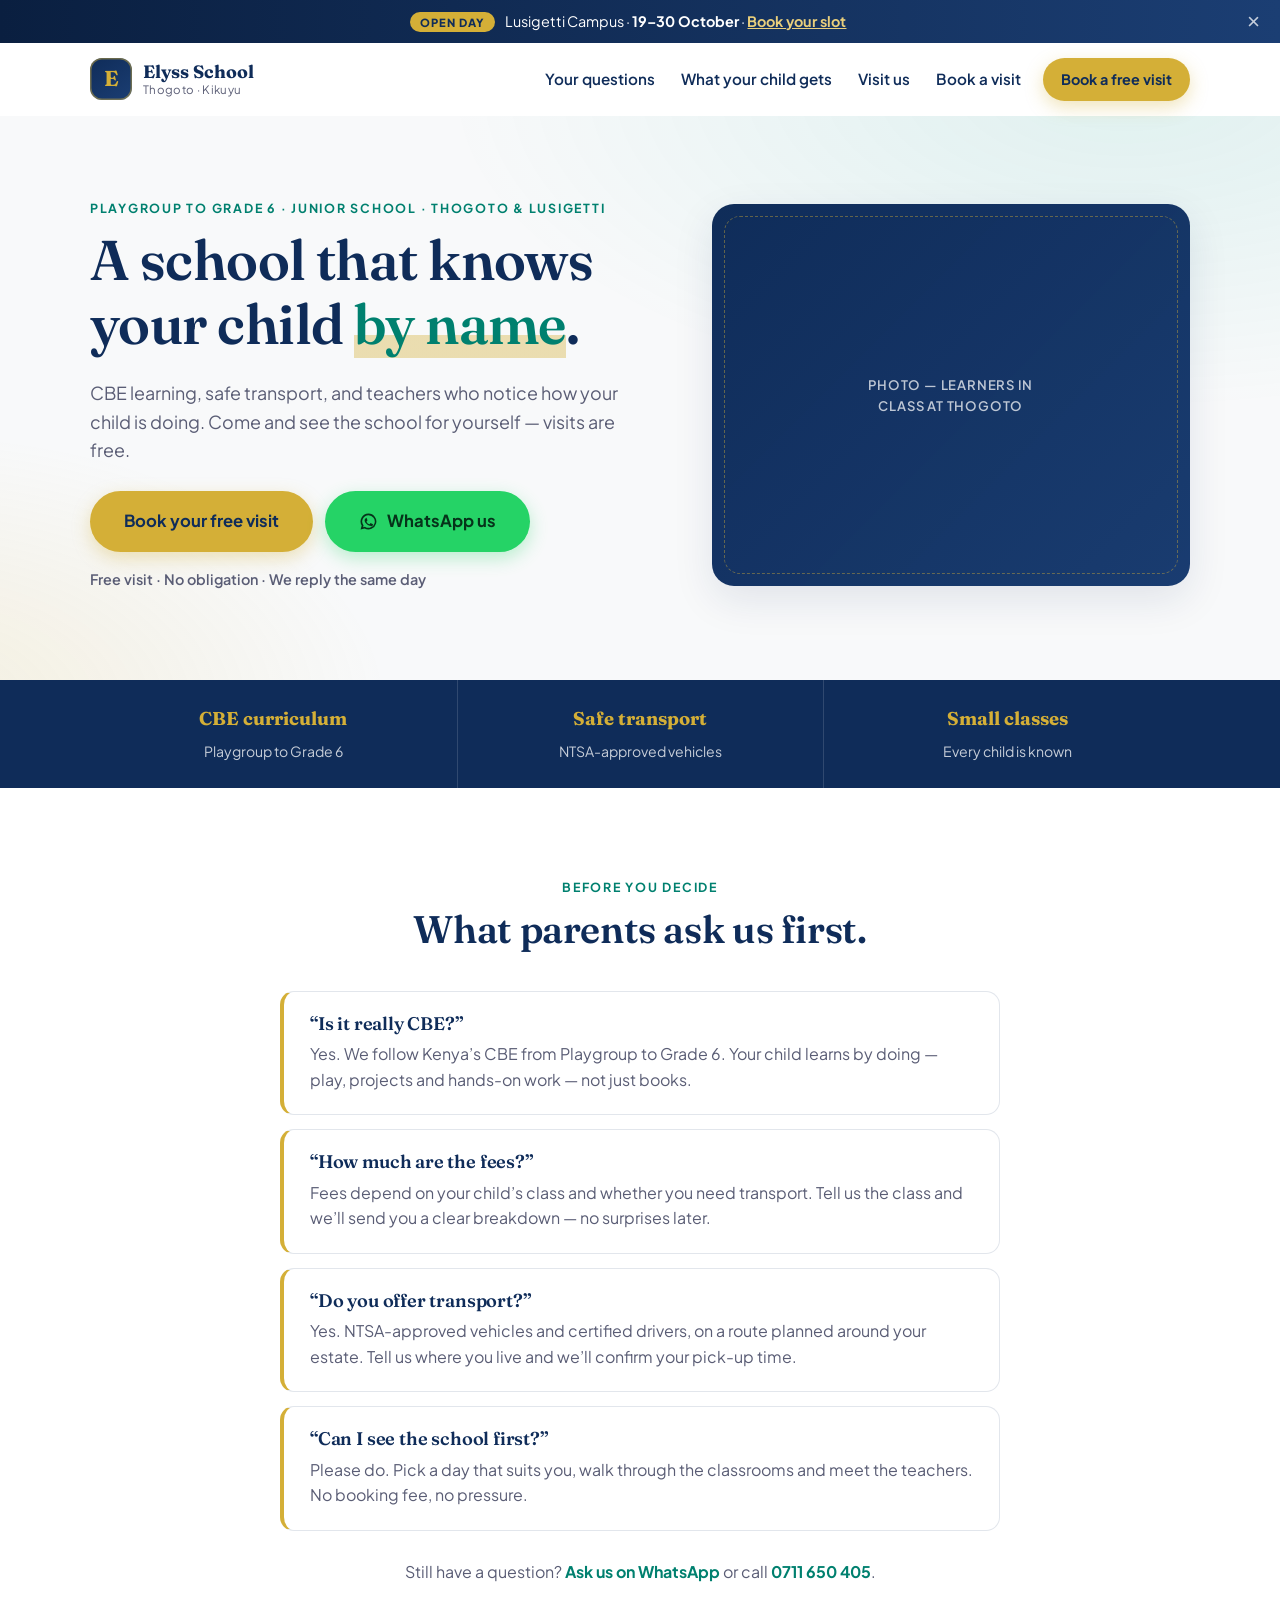
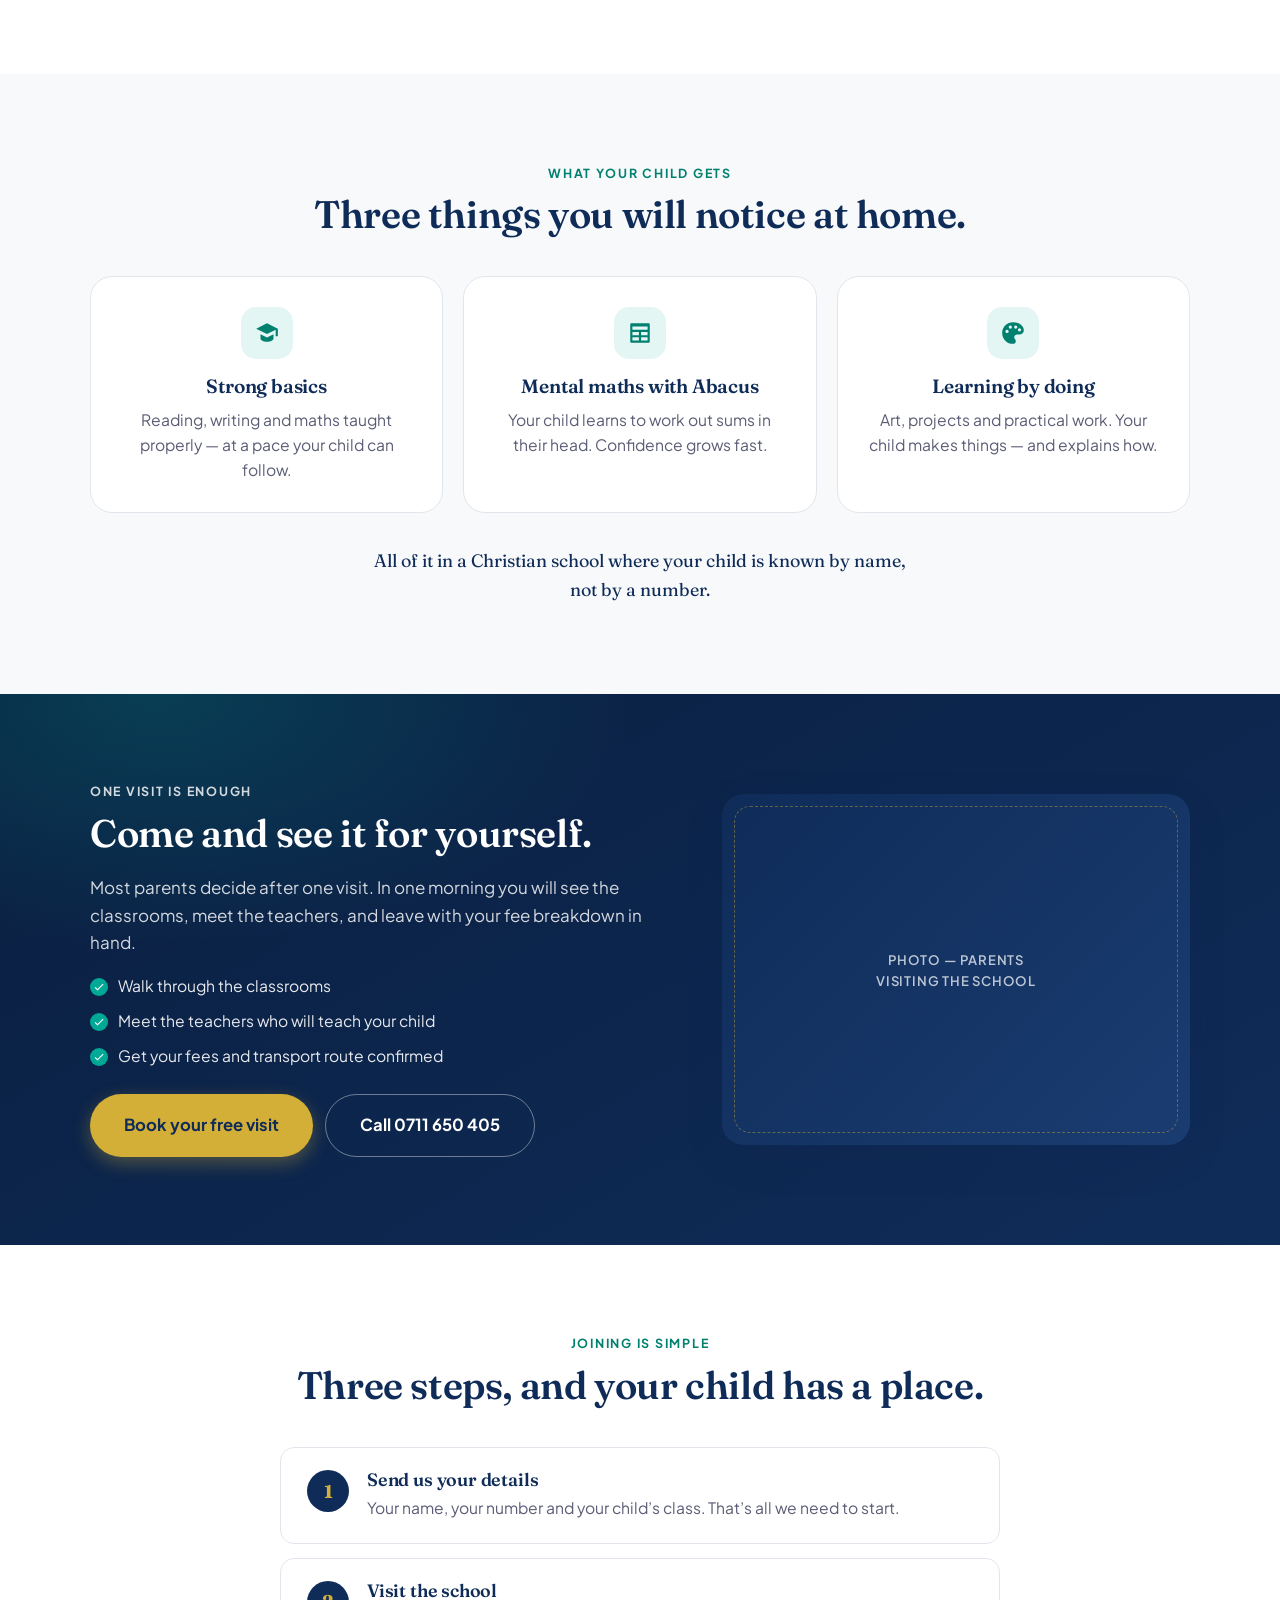
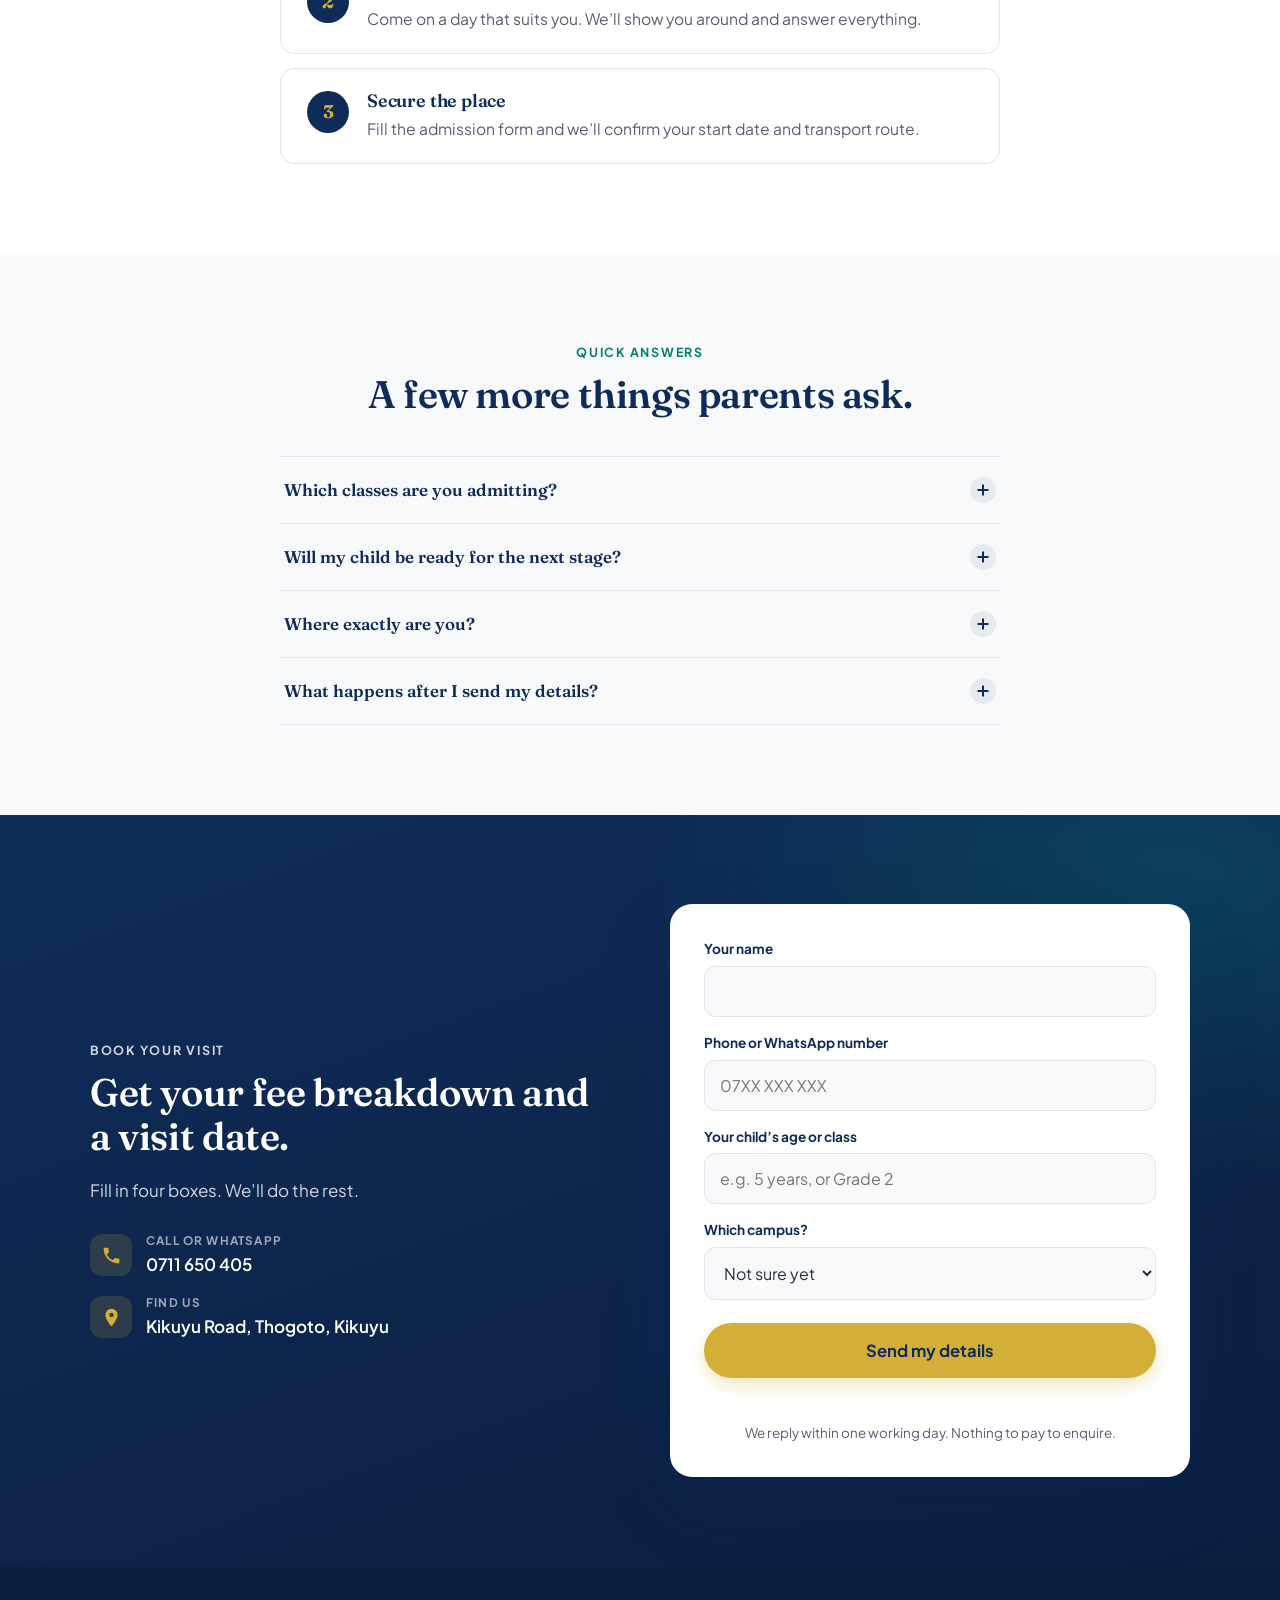
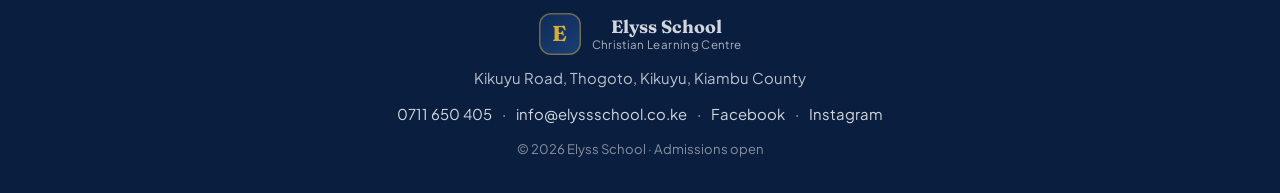
==== commit b190e21c: "Restructure landing page as a conversion funnel Rebuild the page around the Awareness -> Considerati" ====
--- a/index.html
+++ b/index.html
@@ -3,16 +3,15 @@
 <head>
 <meta charset="utf-8">
 <meta name="viewport" content="width=device-width, initial-scale=1">
-<title>Elyss School — Christian CBE Learning, Thogoto &amp; Lusigetti | Book a Visit</title>
-<meta name="description" content="Elyss School, Kikuyu Road, Thogoto. Kenya's CBE curriculum from Playgroup to Junior School, taught through play, practical work and patient attention. Book a campus visit — call or WhatsApp 0711 650 405.">
+<title>Elyss School — Book a Free Visit | CBE School in Thogoto, Kikuyu</title>
+<meta name="description" content="Elyss School, Thogoto. CBE learning from Playgroup to Grade 6, safe school transport, and teachers who know your child by name. Book a free visit — call or WhatsApp 0711 650 405.">
 <meta name="theme-color" content="#0F2C59">
 <link rel="icon" href="data:image/svg+xml,%3Csvg xmlns=&apos;http://www.w3.org/2000/svg&apos; viewBox=&apos;0 0 64 64&apos;%3E%3Crect width=&apos;64&apos; height=&apos;64&apos; rx=&apos;14&apos; fill=&apos;%230F2C59&apos;/%3E%3Ctext x=&apos;32&apos; y=&apos;45&apos; font-family=&apos;Georgia,serif&apos; font-size=&apos;38&apos; font-weight=&apos;700&apos; fill=&apos;%23D4AF37&apos; text-anchor=&apos;middle&apos;%3EE%3C/text%3E%3C/svg%3E">
 <link rel="canonical" href="https://www.elyssschool.co.ke/">
 
-<!-- Social sharing (replace og:image once a real campus photo is added to assets/img/) -->
 <meta property="og:type" content="website">
-<meta property="og:title" content="Elyss School — A school where your child is known by name">
-<meta property="og:description" content="Christian CBE learning from Playgroup to Junior School in Thogoto, Kikuyu. Book a campus visit — call or WhatsApp 0711 650 405.">
+<meta property="og:title" content="Elyss School — Book a free visit">
+<meta property="og:description" content="CBE learning from Playgroup to Grade 6 in Thogoto, Kikuyu. Safe transport. Teachers who know your child. Call or WhatsApp 0711 650 405.">
 <meta property="og:locale" content="en_KE">
 
 <link rel="preconnect" href="https://fonts.googleapis.com">
@@ -25,15 +24,15 @@
 
 <!-- ============================================================
      ANNOUNCEMENT BAR
-     CONFIRM BEFORE PUBLISHING: Open Day dates below are the
+     CONFIRM BEFORE PUBLISHING: these Open Day dates are the
      RECOMMENDED window from the October 2026 planning sheet, not
-     dates the school has committed to. Confirm with the school.
+     dates the school has committed to. Confirm, edit, or delete.
      ============================================================ -->
 <div class="announce" id="announce" hidden>
   <p>
     <span class="announce__tag">Open Day</span>
-    Lusigetti International Campus &middot; <strong>19&ndash;30 October 2026</strong> &middot; registration required.
-    <a href="#inquire">Reserve your slot</a>
+    Lusigetti Campus &middot; <strong>19&ndash;30 October</strong> &middot;
+    <a href="#book">Book your slot</a>
   </p>
   <button class="announce__close" type="button" aria-label="Dismiss announcement">&times;</button>
 </div>
@@ -44,27 +43,21 @@
       <span class="brand__mark" aria-hidden="true">E</span>
       <span class="brand__text">
         <strong>Elyss School</strong>
-        <small>Thogoto &middot; Kikuyu, Kiambu</small>
+        <small>Thogoto &middot; Kikuyu</small>
       </span>
     </a>
 
     <nav class="nav" id="nav" aria-label="Main">
       <ul>
-        <li><a href="#why">Why Elyss</a></li>
-        <li><a href="#learning">Learning</a></li>
-        <li><a href="#campuses">Campuses</a></li>
-        <li><a href="#transport">Transport</a></li>
-        <li><a href="#admissions">Admissions</a></li>
-        <li><a href="#faq">FAQs</a></li>
+        <li><a href="#questions">Your questions</a></li>
+        <li><a href="#offer">What your child gets</a></li>
+        <li><a href="#visit">Visit us</a></li>
+        <li><a href="#book">Book a visit</a></li>
       </ul>
     </nav>
 
     <div class="header-actions">
-      <a class="btn btn--ghost btn--sm" href="tel:+254711650405">
-        <svg viewBox="0 0 24 24" aria-hidden="true"><path d="M6.6 10.8a15.1 15.1 0 0 0 6.6 6.6l2.2-2.2a1 1 0 0 1 1-.24 11.4 11.4 0 0 0 3.6.58 1 1 0 0 1 1 1V20a1 1 0 0 1-1 1A17 17 0 0 1 3 4a1 1 0 0 1 1-1h3.5a1 1 0 0 1 1 1c0 1.25.2 2.46.57 3.6a1 1 0 0 1-.25 1z"/></svg>
-        0711 650 405
-      </a>
-      <a class="btn btn--gold btn--sm" href="#inquire">Book a Visit</a>
+      <a class="btn btn--gold btn--sm" href="#book">Book a free visit</a>
       <button class="nav-toggle" id="navToggle" type="button" aria-expanded="false" aria-controls="nav" aria-label="Open menu">
         <span></span><span></span><span></span>
       </button>
@@ -74,66 +67,100 @@
 
 <main id="main">
 
-<!-- ================= HERO ================= -->
+<!-- ========== 1. HERO — one promise, one action ========== -->
 <section class="hero" id="top">
   <div class="wrap hero__inner">
     <div class="hero__copy">
-      <p class="eyebrow">Playgroup &ndash; Grade 6 &middot; Junior School &middot; Two Campuses</p>
-      <h1>A school where your child is <em>known by name</em> &mdash; and taught to think.</h1>
+      <p class="eyebrow">Playgroup to Grade 6 &middot; Junior School &middot; Thogoto &amp; Lusigetti</p>
+      <h1>A school that knows your child <em>by name</em>.</h1>
       <p class="lede">
-        Elyss School is a Christian learning centre on Kikuyu Road, Thogoto. We teach Kenya&rsquo;s
-        CBE curriculum through play, practical work and patient attention &mdash; so your child
-        doesn&rsquo;t just sit the assessment, they understand the work.
+        CBE learning, safe transport, and teachers who notice how your child is doing.
+        Come and see the school for yourself &mdash; visits are free.
       </p>
+
       <div class="hero__cta">
-        <a class="btn btn--gold" href="#inquire">Book a campus visit</a>
-        <a class="btn btn--whatsapp" href="https://wa.me/254711650405?text=Hi%20Elyss%20School%2C%20I%27d%20like%20more%20information%20about%20admissions." target="_blank" rel="noopener">
+        <a class="btn btn--gold btn--lg" href="#book">Book your free visit</a>
+        <a class="btn btn--whatsapp btn--lg" href="https://wa.me/254711650405?text=Hi%20Elyss%20School%2C%20I%27d%20like%20to%20book%20a%20visit." target="_blank" rel="noopener">
           <svg viewBox="0 0 24 24" aria-hidden="true"><path d="M12 2a10 10 0 0 0-8.6 15.1L2 22l5-1.3A10 10 0 1 0 12 2m0 2a8 8 0 1 1-4.1 14.9l-.3-.2-2.5.7.7-2.4-.2-.3A8 8 0 0 1 12 4m-3.3 4c-.2 0-.5 0-.7.4-.2.3-.9.9-.9 2.2s.9 2.5 1 2.7c.2.2 1.8 2.9 4.5 3.9 2.2.9 2.7.7 3.2.7s1.5-.6 1.7-1.2.2-1.1.2-1.2c-.1-.2-.3-.2-.6-.4l-2-1c-.3-.1-.5-.2-.7.1l-.9 1.2c-.2.2-.3.2-.6.1a6.6 6.6 0 0 1-3.3-2.9c-.2-.4 0-.6.2-.8l.5-.6c.1-.2.2-.3.3-.5s0-.4 0-.6l-.9-2.2c-.2-.5-.4-.5-.6-.5z"/></svg>
           WhatsApp us
         </a>
       </div>
-      <ul class="hero__proof">
-        <li>Kenya CBE curriculum</li>
-        <li>NTSA-approved transport</li>
-        <li>Small, known classes</li>
-        <li>Admissions open</li>
-      </ul>
+
+      <p class="hero__reassure">Free visit &middot; No obligation &middot; We reply the same day</p>
     </div>
 
     <div class="hero__media">
-      <!-- PHOTO SLOT 1 — replace with a real photo: learners in class at Thogoto -->
-      <figure class="photo photo--hero" data-photo="Hero photo — learners in a Thogoto classroom">
-        <figcaption>Learners at work, Thogoto Campus</figcaption>
-      </figure>
-      <div class="hero__badge">
-        <strong>Come and see</strong>
-        <span>Not a brochure &mdash; a walk-through. Visits welcome any school day.</span>
-      </div>
-    </div>
-  </div>
-</section>
-
-<!-- ================= TRUST BAR ================= -->
+      <!-- PHOTO SLOT 1 — replace with a real photo: happy learners at Thogoto -->
+      <figure class="photo photo--hero" data-photo="Photo — learners in class at Thogoto"></figure>
+    </div>
+  </div>
+</section>
+
+<!-- ========== 2. QUICK TRUST ========== -->
 <section class="trustbar" aria-label="At a glance">
   <div class="wrap trustbar__grid">
-    <div><strong>Playgroup &rarr; Grade 6</strong><span>Plus Junior School at Thogoto</span></div>
-    <div><strong>CBE / CBC</strong><span>Kenya&rsquo;s competency-based curriculum</span></div>
-    <div><strong>Two campuses</strong><span>Thogoto Main &amp; Lusigetti International</span></div>
-    <div><strong>Christian values</strong><span>Character taught, not assumed</span></div>
-  </div>
-</section>
-
-<!-- ================= WHY ELYSS ================= -->
-<section class="section" id="why">
+    <div><strong>CBE curriculum</strong><span>Playgroup to Grade 6</span></div>
+    <div><strong>Safe transport</strong><span>NTSA-approved vehicles</span></div>
+    <div><strong>Small classes</strong><span>Every child is known</span></div>
+  </div>
+</section>
+
+<!-- ========== 3. CONSIDERATION — answer the real questions ========== -->
+<section class="section" id="questions">
+  <div class="wrap wrap--narrow">
+    <header class="section__head section__head--center">
+      <p class="eyebrow">Before you decide</p>
+      <h2>What parents ask us first.</h2>
+    </header>
+
+    <div class="qa">
+      <article class="qa__item">
+        <h3>&ldquo;Is it really CBE?&rdquo;</h3>
+        <p>
+          Yes. We follow Kenya&rsquo;s CBE from Playgroup to Grade 6. Your child learns by
+          doing &mdash; play, projects and hands-on work &mdash; not just books.
+        </p>
+      </article>
+
+      <article class="qa__item">
+        <h3>&ldquo;How much are the fees?&rdquo;</h3>
+        <p>
+          Fees depend on your child&rsquo;s class and whether you need transport.
+          Tell us the class and we&rsquo;ll send you a clear breakdown &mdash; no surprises later.
+        </p>
+      </article>
+
+      <article class="qa__item">
+        <h3>&ldquo;Do you offer transport?&rdquo;</h3>
+        <p>
+          Yes. NTSA-approved vehicles and certified drivers, on a route planned around your
+          estate. Tell us where you live and we&rsquo;ll confirm your pick-up time.
+        </p>
+      </article>
+
+      <article class="qa__item">
+        <h3>&ldquo;Can I see the school first?&rdquo;</h3>
+        <p>
+          Please do. Pick a day that suits you, walk through the classrooms and meet the
+          teachers. No booking fee, no pressure.
+        </p>
+      </article>
+    </div>
+
+    <p class="qa__cta">
+      Still have a question?
+      <a href="https://wa.me/254711650405?text=Hi%20Elyss%20School%2C%20I%20have%20a%20question." target="_blank" rel="noopener">Ask us on WhatsApp</a>
+      or call <a href="tel:+254711650405">0711 650 405</a>.
+    </p>
+  </div>
+</section>
+
+<!-- ========== 4. WHAT YOUR CHILD GETS ========== -->
+<section class="section section--paper" id="offer">
   <div class="wrap">
-    <header class="section__head">
-      <p class="eyebrow">Why parents choose Elyss</p>
-      <h2>The five things parents ask us about &mdash; answered honestly.</h2>
-      <p class="section__intro">
-        Most parents arrive with the same worries: is the CBE real here, is my child safe,
-        who is actually teaching, what will this cost, and will my child be noticed.
-        Here is where we stand on each.
-      </p>
+    <header class="section__head section__head--center">
+      <p class="eyebrow">What your child gets</p>
+      <h2>Three things you will notice at home.</h2>
     </header>
 
     <div class="cards cards--3">
@@ -141,376 +168,140 @@
         <span class="card__icon" aria-hidden="true">
           <svg viewBox="0 0 24 24"><path d="M12 3 2 8l10 5 8-4v6h2V8zM6 13.2V17c0 1.7 2.7 3 6 3s6-1.3 6-3v-3.8l-6 3z"/></svg>
         </span>
-        <h3>CBE that you can actually see</h3>
-        <p>
-          We follow Kenya&rsquo;s CBE curriculum from Playgroup to Grade 6, with play-based learning
-          balanced by structured, age-appropriate work. Ask us to walk you through a normal day
-          for your child&rsquo;s class &mdash; we&rsquo;ll show you the routine, not a syllabus document.
-        </p>
+        <h3>Strong basics</h3>
+        <p>Reading, writing and maths taught properly &mdash; at a pace your child can follow.</p>
       </article>
 
       <article class="card">
         <span class="card__icon" aria-hidden="true">
-          <svg viewBox="0 0 24 24"><path d="M12 2 4 5v6c0 5 3.4 9.4 8 11 4.6-1.6 8-6 8-11V5zm0 5a2.5 2.5 0 1 1 0 5 2.5 2.5 0 0 1 0-5m0 11c-2 0-3.8-1-4.8-2.6.1-1.6 3.2-2.4 4.8-2.4s4.7.8 4.8 2.4A5.7 5.7 0 0 1 12 18"/></svg>
+          <svg viewBox="0 0 24 24"><path d="M4 3h16a1 1 0 0 1 1 1v16a1 1 0 0 1-1 1H4a1 1 0 0 1-1-1V4a1 1 0 0 1 1-1m1 3v3h14V6zm0 5v3h6v-3zm8 0v3h6v-3zm-8 5v3h6v-3zm8 0v3h6v-3z"/></svg>
         </span>
-        <h3>Safety that is planned, not promised</h3>
-        <p>
-          Our school transport runs on NTSA-approved vehicles with certified drivers, on routes
-          planned around your estate. Pick-up and drop-off times are confirmed with you and kept
-          updated &mdash; so you are never left wondering where your child is.
-        </p>
+        <h3>Mental maths with Abacus</h3>
+        <p>Your child learns to work out sums in their head. Confidence grows fast.</p>
       </article>
 
       <article class="card">
         <span class="card__icon" aria-hidden="true">
-          <svg viewBox="0 0 24 24"><path d="M16 11a4 4 0 1 0-4-4 4 4 0 0 0 4 4m-8 0a4 4 0 1 0-4-4 4 4 0 0 0 4 4m0 2c-2.7 0-8 1.3-8 4v3h9v-3c0-1.1.5-2.1 1.3-2.9A13 13 0 0 0 8 13m8 0c-.7 0-1.5.1-2.3.2A4.7 4.7 0 0 1 15 17v3h9v-3c0-2.7-5.3-4-8-4"/></svg>
+          <svg viewBox="0 0 24 24"><path d="M12 2a10 10 0 0 0 0 20 2.6 2.6 0 0 0 2.6-2.6c0-.7-.3-1.3-.7-1.7a2.5 2.5 0 0 1 1.8-4.3H18a4 4 0 0 0 4-4c0-4.1-4.5-7.4-10-7.4M6.5 12a1.5 1.5 0 1 1 0-3 1.5 1.5 0 0 1 0 3m3-4a1.5 1.5 0 1 1 0-3 1.5 1.5 0 0 1 0 3m5 0a1.5 1.5 0 1 1 0-3 1.5 1.5 0 0 1 0 3m3.5 2.5a1.5 1.5 0 1 1 0-3 1.5 1.5 0 0 1 0 3"/></svg>
         </span>
-        <h3>Teachers your child&rsquo;s name is safe with</h3>
-        <p>
-          Our classes are small enough that every learner is known &mdash; their pace, their
-          strengths, where they get stuck. When you visit, you meet the people who will
-          teach your child, and you can ask them your specific question directly.
-        </p>
-      </article>
-
-      <article class="card">
-        <span class="card__icon" aria-hidden="true">
-          <svg viewBox="0 0 24 24"><path d="M12 1a11 11 0 1 0 11 11A11 11 0 0 0 12 1m1 17.9V20h-2v-1.1a4 4 0 0 1-3-3.4h2a2 2 0 0 0 2 1.6c1.1 0 2-.5 2-1.4s-.7-1.2-2.4-1.6C9.6 13.6 8.2 12.8 8.2 11a3.4 3.4 0 0 1 2.8-3.2V6.5h2v1.3a3.6 3.6 0 0 1 2.8 3.1h-2A1.7 1.7 0 0 0 12 9.6c-1.1 0-1.8.5-1.8 1.2s.8 1.1 2.5 1.5c2 .5 3.3 1.3 3.3 3.1A3.5 3.5 0 0 1 13 18.9"/></svg>
-        </span>
-        <h3>Fees explained clearly, before you commit</h3>
-        <p>
-          Fees vary by class and by whether your child uses transport. Tell us your child&rsquo;s age
-          or current class and we&rsquo;ll send a clear, easy-to-understand breakdown &mdash; no
-          hidden line items discovered in week three.
-        </p>
-      </article>
-
-      <article class="card">
-        <span class="card__icon" aria-hidden="true">
-          <svg viewBox="0 0 24 24"><path d="M12 21 10.6 19.7C5.4 15.1 2 12.1 2 8.5A4.5 4.5 0 0 1 6.5 4 4.9 4.9 0 0 1 12 6.1 4.9 4.9 0 0 1 17.5 4 4.5 4.5 0 0 1 22 8.5c0 3.6-3.4 6.6-8.6 11.2z"/></svg>
-        </span>
-        <h3>A Christian foundation, lived daily</h3>
-        <p>
-          Elyss is a Christian learning centre. Character, honesty and kindness are part of the
-          school day rather than an assembly topic &mdash; and they show up in how our learners
-          treat each other.
-        </p>
-      </article>
-
-      <article class="card">
-        <span class="card__icon" aria-hidden="true">
-          <svg viewBox="0 0 24 24"><path d="M20 4H4a2 2 0 0 0-2 2v12a2 2 0 0 0 2 2h16a2 2 0 0 0 2-2V6a2 2 0 0 0-2-2m0 4-8 5-8-5V6l8 5 8-5z"/></svg>
-        </span>
-        <h3>A real person answers</h3>
-        <p>
-          Call or WhatsApp <a href="tel:+254711650405">0711 650 405</a> and you reach our team,
-          not a queue. Ask about fees, transport, a visit date, or simply what your child&rsquo;s
-          week would look like.
-        </p>
-      </article>
-    </div>
-  </div>
-</section>
-
-<!-- ================= LEARNING STAGES ================= -->
-<section class="section section--paper" id="learning">
-  <div class="wrap">
-    <header class="section__head">
-      <p class="eyebrow">Learning at Elyss</p>
-      <h2>Every stage built so the next one feels natural, not rushed.</h2>
-      <p class="section__intro">
-        Our CBE programme is designed to grow with your child, step by step &mdash; from a first
-        day in Playgroup to the move into Junior School.
+        <h3>Learning by doing</h3>
+        <p>Art, projects and practical work. Your child makes things &mdash; and explains how.</p>
+      </article>
+    </div>
+
+    <p class="offer__note">
+      All of it in a Christian school where your child is known by name, not by a number.
+    </p>
+  </div>
+</section>
+
+<!-- ========== 5. CONVERSION PUSH — the visit ========== -->
+<section class="cta-band" id="visit">
+  <div class="wrap cta-band__inner">
+    <div class="cta-band__copy">
+      <p class="eyebrow eyebrow--light">One visit is enough</p>
+      <h2>Come and see it for yourself.</h2>
+      <p>
+        Most parents decide after one visit. In one morning you will see the classrooms,
+        meet the teachers, and leave with your fee breakdown in hand.
       </p>
-    </header>
-
-    <div class="stages">
-      <article class="stage">
-        <p class="stage__age">Ages 3&ndash;5</p>
-        <h3>Playgroup &amp; Kindergarten</h3>
-        <p>
-          A child&rsquo;s first real relationship with learning. Play-based days, language and
-          number foundations, and an environment they are excited to talk about at home.
-        </p>
-        <ul>
-          <li>Settling-in support for first-time schoolers</li>
-          <li>Sensory, play and outdoor learning corners</li>
-          <li>Available at both campuses</li>
-        </ul>
-      </article>
-
-      <article class="stage">
-        <p class="stage__age">Grades 1&ndash;3</p>
-        <h3>Lower Primary</h3>
-        <p>
-          Reading, writing and number sense laid down properly, with the structured practice
-          that makes later work possible &mdash; at a pace that suits the child in front of us.
-        </p>
-        <ul>
-          <li>Literacy and numeracy fundamentals</li>
-          <li>Hands-on CBE activities and projects</li>
-          <li>Regular, plain-language progress updates</li>
-        </ul>
-      </article>
-
-      <article class="stage">
-        <p class="stage__age">Grades 4&ndash;6</p>
-        <h3>Upper Primary</h3>
-        <p>
-          Independent thinking, real projects and preparation for KPSEA &mdash; learners who can
-          do the work and explain their reasoning out loud.
-        </p>
-        <ul>
-          <li>Project-based, competency-led learning</li>
-          <li>Grade 6 assessment preparation</li>
-          <li>Deliberate bridge into Junior School</li>
-        </ul>
-      </article>
-
-      <article class="stage stage--accent">
-        <p class="stage__age">Grades 7&ndash;9 &middot; Thogoto</p>
-        <h3>Junior School (JSS)</h3>
-        <p>
-          The jump into JSS is one of the biggest transitions in a child&rsquo;s schooling. Our team
-          plans for it on purpose &mdash; building the bridge rather than hoping learners adjust.
-        </p>
-        <ul>
-          <li>New subjects introduced with structure and support</li>
-          <li>Abacus &amp; mental maths built into the programme</li>
-          <li>Creative art with locally available materials</li>
-        </ul>
-      </article>
-    </div>
-
-    <!-- SIGNATURE PROGRAMMES -->
-    <div class="signature">
-      <h3 class="signature__title">What makes an Elyss learner different</h3>
-      <div class="cards cards--3">
-        <article class="card card--dark">
-          <h4>Abacus &amp; mental maths</h4>
-          <p>
-            Not an after-school add-on &mdash; it is how our learners build number sense from
-            the inside out. A child who moves the beads, then answers without them, has learned
-            to <em>see</em> numbers rather than memorise them.
-          </p>
-        </article>
-        <article class="card card--dark">
-          <h4>Creative art, made by hand</h4>
-          <p>
-            Our learners make things from locally available materials &mdash; and can explain
-            exactly how. Practical, capable work you can watch happen, not just a finished
-            product on a shelf.
-          </p>
-        </article>
-        <article class="card card--dark">
-          <h4>Character you can notice</h4>
-          <p>
-            Christian values, respect and resilience are taught in the ordinary moments of the
-            school day. Most parents tell us they see it at home before they see it on a report.
-          </p>
-        </article>
-      </div>
-    </div>
-  </div>
-</section>
-
-<!-- ================= CAMPUSES ================= -->
-<section class="section" id="campuses">
-  <div class="wrap">
-    <header class="section__head">
-      <p class="eyebrow">Our campuses</p>
-      <h2>Two campuses, one standard of care.</h2>
-    </header>
-
-    <div class="campus-grid">
-      <article class="campus">
-        <!-- PHOTO SLOT 2 — Thogoto Main Campus exterior or grounds -->
-        <figure class="photo photo--campus" data-photo="Photo — Thogoto Main Campus"></figure>
-        <div class="campus__body">
-          <p class="campus__tag">Main Campus</p>
-          <h3>Thogoto</h3>
-          <p>
-            Our home campus on Kikuyu Road, Thogoto &mdash; Kindergarten through to Junior School,
-            and the base for our Abacus and creative art programmes.
-          </p>
-          <ul class="ticks">
-            <li>Kindergarten &amp; Primary</li>
-            <li>Junior School, Grades 7&ndash;9</li>
-            <li>Transport routes across the Kikuyu Road corridor</li>
-          </ul>
-          <a class="link-arrow" href="https://maps.app.goo.gl/hpA1GRRHoaXCGrRq8?g_st=aw" target="_blank" rel="noopener">Open in Google Maps</a>
-        </div>
-      </article>
-
-      <article class="campus">
-        <!-- PHOTO SLOT 3 — Lusigetti International Campus -->
-        <figure class="photo photo--campus" data-photo="Photo — Lusigetti International Campus"></figure>
-        <div class="campus__body">
-          <p class="campus__tag">International Campus</p>
-          <h3>Lusigetti</h3>
-          <p>
-            Our International Campus, with Kindergarten and an Open Day programme built for
-            parents who want to see the classrooms, the process and the team before deciding.
-          </p>
-          <ul class="ticks">
-            <li>Kindergarten &amp; early years</li>
-            <li>Open Day visits by registration</li>
-            <li>Guided walk-throughs with the admissions team</li>
-          </ul>
-          <!-- CONFIRM: add Lusigetti street address / map pin when supplied by the school -->
-          <a class="link-arrow" href="#inquire">Ask about a Lusigetti visit</a>
-        </div>
-      </article>
-    </div>
-  </div>
-</section>
-
-<!-- ================= TRANSPORT & SAFETY ================= -->
-<section class="band" id="transport">
-  <div class="wrap band__inner">
-    <div class="band__copy">
-      <p class="eyebrow eyebrow--light">Transport &amp; safety</p>
-      <h2>Planned around your route, so nobody is left wondering.</h2>
-      <p>
-        Transport at Elyss is planned around safety and clear routes for families. Our vehicles
-        are NTSA-approved and driven by certified drivers, and your child&rsquo;s safety is the
-        priority on every trip.
-      </p>
-      <p>
-        Share your estate or nearest landmark and we&rsquo;ll confirm your route and pick-up time,
-        then keep you updated as the term runs.
-      </p>
-      <a class="btn btn--gold" href="https://wa.me/254711650405?text=Hi%20Elyss%20School%2C%20I%27d%20like%20to%20check%20transport%20for%20my%20estate." target="_blank" rel="noopener">Check my route on WhatsApp</a>
-    </div>
-    <ul class="band__list">
-      <li><strong>NTSA-approved vehicles</strong><span>Inspected and compliant, every term</span></li>
-      <li><strong>Certified drivers</strong><span>Known to the school and to your family</span></li>
-      <li><strong>Route-based planning</strong><span>Pick-up built around your estate or landmark</span></li>
-      <li><strong>Predictable timing</strong><span>Confirmed times, and an update when anything changes</span></li>
-    </ul>
-  </div>
-</section>
-
-<!-- ================= ADMISSIONS ================= -->
-<section class="section section--paper" id="admissions">
-  <div class="wrap">
-    <header class="section__head">
-      <p class="eyebrow">Admissions</p>
-      <h2>Joining Elyss takes four straightforward steps.</h2>
-      <p class="section__intro">
-        We welcome inquiries throughout the school year. Start wherever you are &mdash; most
-        parents begin with a visit.
-      </p>
+      <ul class="ticks ticks--light">
+        <li>Walk through the classrooms</li>
+        <li>Meet the teachers who will teach your child</li>
+        <li>Get your fees and transport route confirmed</li>
+      </ul>
+      <div class="cta-band__actions">
+        <a class="btn btn--gold btn--lg" href="#book">Book your free visit</a>
+        <a class="btn btn--outline btn--lg" href="tel:+254711650405">Call 0711 650 405</a>
+      </div>
+    </div>
+
+    <!-- PHOTO SLOT 2 — replace with a real photo: parents on a campus tour -->
+    <figure class="photo photo--visit" data-photo="Photo — parents visiting the school"></figure>
+  </div>
+</section>
+
+<!-- ========== 6. HOW TO JOIN — 3 simple steps ========== -->
+<section class="section" id="join">
+  <div class="wrap wrap--narrow">
+    <header class="section__head section__head--center">
+      <p class="eyebrow">Joining is simple</p>
+      <h2>Three steps, and your child has a place.</h2>
     </header>
 
     <ol class="steps">
       <li class="step">
         <span class="step__n">1</span>
         <div>
-          <h3>Inquire &amp; visit</h3>
-          <p>Tell us your child&rsquo;s age or current class and the term you&rsquo;re hoping to join. We&rsquo;ll arrange a day that works for you to see the classrooms and meet the team.</p>
+          <h3>Send us your details</h3>
+          <p>Your name, your number and your child&rsquo;s class. That&rsquo;s all we need to start.</p>
         </div>
       </li>
       <li class="step">
         <span class="step__n">2</span>
         <div>
-          <h3>Get your fee breakdown</h3>
-          <p>We send a clear breakdown for your child&rsquo;s class, including transport if you need it, plus the requirements list &mdash; so you can decide with the full picture.</p>
+          <h3>Visit the school</h3>
+          <p>Come on a day that suits you. We&rsquo;ll show you around and answer everything.</p>
         </div>
       </li>
       <li class="step">
         <span class="step__n">3</span>
         <div>
-          <h3>Apply &amp; meet the teachers</h3>
-          <p>Complete the admission form and bring your child in for a friendly, age-appropriate interaction so we can place them at the right level.</p>
-        </div>
-      </li>
-      <li class="step">
-        <span class="step__n">4</span>
-        <div>
-          <h3>Confirm your place</h3>
-          <p>You receive your offer and joining instructions, and we confirm your transport route and start date before day one.</p>
+          <h3>Secure the place</h3>
+          <p>Fill the admission form and we&rsquo;ll confirm your start date and transport route.</p>
         </div>
       </li>
     </ol>
-
-    <p class="steps__note">
-      Not ready to apply yet? That&rsquo;s fine &mdash; call or WhatsApp
-      <a href="tel:+254711650405">0711 650 405</a> and just ask your question.
-    </p>
-  </div>
-</section>
-
-<!-- ================= FAQ ================= -->
-<section class="section" id="faq">
+  </div>
+</section>
+
+<!-- ========== 7. SHORT FAQ ========== -->
+<section class="section section--paper" id="faq">
   <div class="wrap wrap--narrow">
-    <header class="section__head">
-      <p class="eyebrow">Frequently asked</p>
-      <h2>Questions parents ask before they visit.</h2>
+    <header class="section__head section__head--center">
+      <p class="eyebrow">Quick answers</p>
+      <h2>A few more things parents ask.</h2>
     </header>
 
     <div class="faq" id="faqList">
       <div class="faq__item">
-        <h3><button type="button" class="faq__q" aria-expanded="false">Is this really CBE?<span class="faq__chev" aria-hidden="true"></span></button></h3>
+        <h3><button type="button" class="faq__q" aria-expanded="false">Which classes are you admitting?<span class="faq__chev" aria-hidden="true"></span></button></h3>
         <div class="faq__a" hidden>
-          <p>Yes. We follow Kenya&rsquo;s CBE curriculum from Playgroup to Grade 6, with play-based learning balanced by structured, hands-on activities that suit each age group.</p>
-          <p>CBE information is available on request, and if you&rsquo;d like to hear what a typical day looks like for your child&rsquo;s class, call or WhatsApp <a href="tel:+254711650405">0711 650 405</a> and our team will walk you through it.</p>
+          <p>Playgroup through to Grade 6, plus Junior School at our Thogoto campus. Tell us your child&rsquo;s class and we&rsquo;ll confirm the current intake.</p>
         </div>
       </div>
 
       <div class="faq__item">
-        <h3><button type="button" class="faq__q" aria-expanded="false">How much are your school fees?<span class="faq__chev" aria-hidden="true"></span></button></h3>
+        <h3><button type="button" class="faq__q" aria-expanded="false">Will my child be ready for the next stage?<span class="faq__chev" aria-hidden="true"></span></button></h3>
         <div class="faq__a" hidden>
-          <p>Fees at Elyss vary by class and by whether you need transport. To give you an accurate figure rather than a guess, share your child&rsquo;s age or current class and we&rsquo;ll send a clear, easy-to-understand breakdown.</p>
-          <p>Call or WhatsApp <a href="tel:+254711650405">0711 650 405</a>, or email <a href="mailto:info@elyssschool.co.ke">info@elyssschool.co.ke</a>.</p>
+          <p>Yes. Our programme grows with your child step by step, so moving up to primary and later Junior School feels natural, not rushed.</p>
         </div>
       </div>
 
       <div class="faq__item">
-        <h3><button type="button" class="faq__q" aria-expanded="false">Do you offer transport?<span class="faq__chev" aria-hidden="true"></span></button></h3>
+        <h3><button type="button" class="faq__q" aria-expanded="false">Where exactly are you?<span class="faq__chev" aria-hidden="true"></span></button></h3>
         <div class="faq__a" hidden>
-          <p>Yes. Transport is planned around your route so that pick-up and drop-off are clear and predictable for your family, using NTSA-approved vehicles with certified drivers.</p>
-          <p>Share your estate or nearest landmark and we&rsquo;ll confirm your route and pick-up time, and keep you updated so you&rsquo;re never left wondering. For direct assistance, call or WhatsApp <a href="tel:+254711650405">0711 650 405</a>.</p>
+          <p>Along Kikuyu Road in Thogoto, Kikuyu, Kiambu County. <a href="https://maps.app.goo.gl/hpA1GRRHoaXCGrRq8?g_st=aw" target="_blank" rel="noopener">Open the map pin</a> &mdash; or call <a href="tel:+254711650405">0711 650 405</a> for directions.</p>
         </div>
       </div>
 
       <div class="faq__item">
-        <h3><button type="button" class="faq__q" aria-expanded="false">Will my child be ready for primary and Junior School?<span class="faq__chev" aria-hidden="true"></span></button></h3>
+        <h3><button type="button" class="faq__q" aria-expanded="false">What happens after I send my details?<span class="faq__chev" aria-hidden="true"></span></button></h3>
         <div class="faq__a" hidden>
-          <p>Yes. Our CBE programme is set up to grow with your child, step by step, so the move into primary and later Junior School feels natural, not rushed.</p>
-          <p>If you&rsquo;d like to talk through how progression works at each stage, call <a href="tel:+254711650405">0711 650 405</a> and our team will happily take you through it.</p>
-        </div>
-      </div>
-
-      <div class="faq__item">
-        <h3><button type="button" class="faq__q" aria-expanded="false">Can I visit before applying?<span class="faq__chev" aria-hidden="true"></span></button></h3>
-        <div class="faq__a" hidden>
-          <p>You&rsquo;re very welcome to come and see where your child could learn and grow. Share the day that works best for you and we&rsquo;ll arrange a visit so you can see the classrooms and meet the team.</p>
-          <p>To book a time or ask anything before you come, call or WhatsApp <a href="tel:+254711650405">0711 650 405</a>.</p>
-        </div>
-      </div>
-
-      <div class="faq__item">
-        <h3><button type="button" class="faq__q" aria-expanded="false">Which classes are you admitting, and where are you?<span class="faq__chev" aria-hidden="true"></span></button></h3>
-        <div class="faq__a" hidden>
-          <p>We admit from Playgroup through Grade 6, with Junior School at our Thogoto campus. We&rsquo;re along Kikuyu Road in Thogoto, Kikuyu, Kiambu County &mdash; <a href="https://maps.app.goo.gl/hpA1GRRHoaXCGrRq8?g_st=aw" target="_blank" rel="noopener">use this pin on Google Maps</a> to find us easily.</p>
-          <p>For current intake dates and directions before you visit, call <a href="tel:+254711650405">0711 650 405</a>.</p>
-        </div>
-      </div>
-    </div>
-  </div>
-</section>
-
-<!-- ================= INQUIRY / CONTACT ================= -->
-<section class="section section--navy" id="inquire">
-  <div class="wrap inquire">
-    <div class="inquire__copy">
-      <p class="eyebrow eyebrow--light">Book a visit</p>
-      <h2>Come and see it for yourself.</h2>
-      <p>
-        Most parents choose a school on trust built from a distance. A visit closes that
-        distance &mdash; you get the process, the people and the proof in one morning.
-      </p>
+          <p>We call or WhatsApp you within one working day with your fee breakdown and two visit dates to choose from. Nothing to pay to enquire.</p>
+        </div>
+      </div>
+    </div>
+  </div>
+</section>
+
+<!-- ========== 8. CONVERSION — the form ========== -->
+<section class="section section--navy" id="book">
+  <div class="wrap book">
+    <div class="book__copy">
+      <p class="eyebrow eyebrow--light">Book your visit</p>
+      <h2>Get your fee breakdown and a visit date.</h2>
+      <p>Fill in four boxes. We&rsquo;ll do the rest.</p>
 
       <ul class="contact-list">
         <li>
@@ -518,92 +309,48 @@
           <div><strong>Call or WhatsApp</strong><a href="tel:+254711650405">0711 650 405</a></div>
         </li>
         <li>
-          <span aria-hidden="true"><svg viewBox="0 0 24 24"><path d="M20 4H4a2 2 0 0 0-2 2v12a2 2 0 0 0 2 2h16a2 2 0 0 0 2-2V6a2 2 0 0 0-2-2m0 4-8 5-8-5V6l8 5 8-5z"/></svg></span>
-          <div><strong>Email</strong><a href="mailto:info@elyssschool.co.ke">info@elyssschool.co.ke</a></div>
-        </li>
-        <li>
           <span aria-hidden="true"><svg viewBox="0 0 24 24"><path d="M12 2a7 7 0 0 0-7 7c0 5.2 7 13 7 13s7-7.8 7-13a7 7 0 0 0-7-7m0 9.5A2.5 2.5 0 1 1 14.5 9 2.5 2.5 0 0 1 12 11.5"/></svg></span>
-          <div><strong>Visit us</strong><a href="https://maps.app.goo.gl/hpA1GRRHoaXCGrRq8?g_st=aw" target="_blank" rel="noopener">Kikuyu Road, Thogoto, Kikuyu, Kiambu County</a></div>
+          <div><strong>Find us</strong><a href="https://maps.app.goo.gl/hpA1GRRHoaXCGrRq8?g_st=aw" target="_blank" rel="noopener">Kikuyu Road, Thogoto, Kikuyu</a></div>
         </li>
       </ul>
-
-      <p class="inquire__socials">
-        Follow the school day:
-        <a href="https://www.facebook.com/elyss.school" target="_blank" rel="noopener">Facebook</a> &middot;
-        <a href="https://www.instagram.com/elyss.school" target="_blank" rel="noopener">Instagram</a>
-      </p>
     </div>
 
     <!--
-      FORM BEHAVIOUR: with no backend configured, this form opens a pre-filled
-      WhatsApp message to 0711 650 405 so the inquiry still lands with the team.
-      To capture leads directly instead (Formspree, Google Forms, Meta Lead Ads,
-      or the school's own endpoint), set data-endpoint on the <form> — see README.
+      FORM BEHAVIOUR: with no backend configured, this opens a pre-filled
+      WhatsApp message to 0711 650 405. To capture leads directly, set
+      data-endpoint on the <form> — see README.
     -->
     <form class="form" id="inquiryForm" data-endpoint="" novalidate>
-      <h3 class="form__title">Request information or a visit</h3>
-      <p class="form__hint">We reply within one working day &mdash; usually much sooner.</p>
-
       <div class="field">
-        <label for="parentName">Your name <span aria-hidden="true">*</span></label>
+        <label for="parentName">Your name</label>
         <input id="parentName" name="parentName" type="text" autocomplete="name" required>
       </div>
 
-      <div class="field-row">
-        <div class="field">
-          <label for="phone">Phone / WhatsApp <span aria-hidden="true">*</span></label>
-          <input id="phone" name="phone" type="tel" inputmode="tel" autocomplete="tel" placeholder="07XX XXX XXX" required>
-        </div>
-        <div class="field">
-          <label for="email">Email <span class="optional">(optional)</span></label>
-          <input id="email" name="email" type="email" autocomplete="email">
-        </div>
-      </div>
-
-      <div class="field-row">
-        <div class="field">
-          <label for="childClass">Child&rsquo;s age or current class <span aria-hidden="true">*</span></label>
-          <input id="childClass" name="childClass" type="text" placeholder="e.g. 5 years, or Grade 2" required>
-        </div>
-        <div class="field">
-          <label for="campus">Campus of interest</label>
-          <select id="campus" name="campus">
-            <option value="Not sure yet">Not sure yet</option>
-            <option value="Thogoto (Main Campus)">Thogoto (Main Campus)</option>
-            <option value="Lusigetti (International Campus)">Lusigetti (International Campus)</option>
-          </select>
-        </div>
-      </div>
-
-      <div class="field-row">
-        <div class="field">
-          <label for="startTerm">Preferred start</label>
-          <input id="startTerm" name="startTerm" type="text" placeholder="e.g. January 2027">
-        </div>
-        <div class="field">
-          <label for="transportNeeded">Do you need transport?</label>
-          <select id="transportNeeded" name="transport">
-            <option value="Not sure">Not sure</option>
-            <option value="Yes">Yes</option>
-            <option value="No">No</option>
-          </select>
-        </div>
-      </div>
-
       <div class="field">
-        <label for="message">What would you like to know? <span class="optional">(optional)</span></label>
-        <textarea id="message" name="message" rows="3" placeholder="Fees, transport for my estate, a visit date&hellip;"></textarea>
+        <label for="phone">Phone or WhatsApp number</label>
+        <input id="phone" name="phone" type="tel" inputmode="tel" autocomplete="tel" placeholder="07XX XXX XXX" required>
+      </div>
+
+      <div class="field">
+        <label for="childClass">Your child&rsquo;s age or class</label>
+        <input id="childClass" name="childClass" type="text" placeholder="e.g. 5 years, or Grade 2" required>
+      </div>
+
+      <div class="field">
+        <label for="campus">Which campus?</label>
+        <select id="campus" name="campus">
+          <option value="Not sure yet">Not sure yet</option>
+          <option value="Thogoto">Thogoto</option>
+          <option value="Lusigetti">Lusigetti</option>
+        </select>
       </div>
 
       <!-- honeypot -->
       <div class="hp" aria-hidden="true"><label for="website">Leave this empty</label><input id="website" name="website" type="text" tabindex="-1" autocomplete="off"></div>
 
-      <button class="btn btn--gold btn--block" type="submit">Send my inquiry</button>
+      <button class="btn btn--gold btn--block btn--lg" type="submit">Send my details</button>
       <p class="form__status" id="formStatus" role="status" aria-live="polite"></p>
-      <p class="form__legal">
-        By sending this you agree we may contact you about admissions at Elyss School.
-        We don&rsquo;t share your details with anyone else.
-      </p>
+      <p class="form__legal">We reply within one working day. Nothing to pay to enquire.</p>
     </form>
   </div>
 </section>
@@ -612,53 +359,25 @@
 
 <footer class="site-footer">
   <div class="wrap site-footer__inner">
-    <div class="site-footer__brand">
-      <a class="brand brand--light" href="#top">
-        <span class="brand__mark" aria-hidden="true">E</span>
-        <span class="brand__text"><strong>Elyss School</strong><small>Christian Learning Centre</small></span>
-      </a>
-      <p>Kikuyu Road, Thogoto, Kikuyu, Kiambu County &middot; Kenya</p>
-    </div>
-
-    <nav class="site-footer__nav" aria-label="Footer">
-      <div>
-        <h4>School</h4>
-        <ul>
-          <li><a href="#why">Why Elyss</a></li>
-          <li><a href="#learning">Learning</a></li>
-          <li><a href="#campuses">Campuses</a></li>
-          <li><a href="#transport">Transport</a></li>
-        </ul>
-      </div>
-      <div>
-        <h4>Parents</h4>
-        <ul>
-          <li><a href="#admissions">Admissions</a></li>
-          <li><a href="#faq">FAQs</a></li>
-          <li><a href="#inquire">Book a visit</a></li>
-        </ul>
-      </div>
-      <div>
-        <h4>Contact</h4>
-        <ul>
-          <li><a href="tel:+254711650405">0711 650 405</a></li>
-          <li><a href="mailto:info@elyssschool.co.ke">info@elyssschool.co.ke</a></li>
-          <li><a href="https://www.facebook.com/elyss.school" target="_blank" rel="noopener">Facebook</a></li>
-          <li><a href="https://www.instagram.com/elyss.school" target="_blank" rel="noopener">Instagram</a></li>
-        </ul>
-      </div>
-    </nav>
-  </div>
-  <div class="wrap site-footer__base">
-    <p>&copy; <span id="year">2026</span> Elyss School. All rights reserved.</p>
-    <p>Admissions open &mdash; Playgroup to Junior School.</p>
+    <a class="brand brand--light" href="#top">
+      <span class="brand__mark" aria-hidden="true">E</span>
+      <span class="brand__text"><strong>Elyss School</strong><small>Christian Learning Centre</small></span>
+    </a>
+    <p class="site-footer__where">Kikuyu Road, Thogoto, Kikuyu, Kiambu County</p>
+    <p class="site-footer__links">
+      <a href="tel:+254711650405">0711 650 405</a> &middot;
+      <a href="mailto:info@elyssschool.co.ke">info@elyssschool.co.ke</a> &middot;
+      <a href="https://www.facebook.com/elyss.school" target="_blank" rel="noopener">Facebook</a> &middot;
+      <a href="https://www.instagram.com/elyss.school" target="_blank" rel="noopener">Instagram</a>
+    </p>
+    <p class="site-footer__base">&copy; <span id="year">2026</span> Elyss School &middot; Admissions open</p>
   </div>
 </footer>
 
 <!-- Persistent mobile call/WhatsApp bar -->
 <div class="mobile-cta" aria-label="Quick contact">
   <a href="tel:+254711650405">Call 0711 650 405</a>
-  <a class="mobile-cta__wa" href="https://wa.me/254711650405?text=Hi%20Elyss%20School%2C%20I%27d%20like%20more%20information%20about%20admissions." target="_blank" rel="noopener">WhatsApp</a>
+  <a class="mobile-cta__wa" href="https://wa.me/254711650405?text=Hi%20Elyss%20School%2C%20I%27d%20like%20to%20book%20a%20visit." target="_blank" rel="noopener">WhatsApp</a>
 </div>
 
 <script src="assets/js/main.js" defer></script>
--- a/assets/css/styles.css
+++ b/assets/css/styles.css
@@ -1,6 +1,7 @@
 /* =========================================================
    ELYSS SCHOOL — LANDING PAGE
-   Brand system carried over from the Elyss e-pamphlet:
+   Funnel: attention → consideration → conversion.
+   Brand system from the Elyss e-pamphlet:
    Deep Navy #0F2C59 · Soft Gold #D4AF37 · Teal #00A896
    ========================================================= */
 
@@ -15,7 +16,6 @@
   --ink:         #2B2D42;
   --ink-soft:    #5A5D75;
   --paper:       #F8F9FA;
-  --paper-warm:  #F3F1EA;
   --line:        #E2E6EC;
   --white:       #FFFFFF;
   --whatsapp:    #25D366;
@@ -29,19 +29,19 @@
   --shadow:    0 14px 40px rgba(15, 44, 89, .10);
   --shadow-lg: 0 28px 70px rgba(15, 44, 89, .18);
 
-  --wrap: 1180px;
+  --wrap: 1140px;
   --gutter: 20px;
 }
 
 *, *::before, *::after { box-sizing: border-box; }
 
-html { scroll-behavior: smooth; scroll-padding-top: 96px; -webkit-text-size-adjust: 100%; }
+html { scroll-behavior: smooth; scroll-padding-top: 90px; -webkit-text-size-adjust: 100%; }
 
 body {
   margin: 0;
   font-family: var(--font-body);
   font-size: 17px;
-  line-height: 1.65;
+  line-height: 1.6;
   color: var(--ink);
   background: var(--white);
   -webkit-font-smoothing: antialiased;
@@ -50,7 +50,7 @@
 
 img { max-width: 100%; display: block; }
 
-h1, h2, h3, h4 {
+h1, h2, h3 {
   font-family: var(--font-display);
   color: var(--navy);
   line-height: 1.15;
@@ -58,20 +58,15 @@
   font-weight: 600;
   letter-spacing: -.01em;
 }
-h1 { font-size: clamp(2.15rem, 5.2vw, 3.6rem); }
-h2 { font-size: clamp(1.65rem, 3.4vw, 2.5rem); }
-h3 { font-size: 1.22rem; }
-h4 { font-size: 1.05rem; }
+h1 { font-size: clamp(2.2rem, 5.4vw, 3.5rem); }
+h2 { font-size: clamp(1.7rem, 3.4vw, 2.4rem); }
+h3 { font-size: 1.2rem; }
 p  { margin: 0 0 1em; }
 
 a { color: var(--teal-deep); text-decoration: none; }
 a:hover { text-decoration: underline; }
 
-:focus-visible {
-  outline: 3px solid var(--gold);
-  outline-offset: 3px;
-  border-radius: 4px;
-}
+:focus-visible { outline: 3px solid var(--gold); outline-offset: 3px; border-radius: 4px; }
 
 .skip-link {
   position: absolute; left: -9999px; top: 0; z-index: 999;
@@ -80,16 +75,11 @@
 .skip-link:focus { left: 0; }
 
 .wrap { width: 100%; max-width: var(--wrap); margin-inline: auto; padding-inline: var(--gutter); }
-.wrap--narrow { max-width: 820px; }
+.wrap--narrow { max-width: 760px; }
 
 .eyebrow {
-  font-family: var(--font-body);
-  font-size: .78rem;
-  font-weight: 700;
-  letter-spacing: .14em;
-  text-transform: uppercase;
-  color: var(--teal-deep);
-  margin: 0 0 .7em;
+  font-size: .78rem; font-weight: 700; letter-spacing: .14em; text-transform: uppercase;
+  color: var(--teal-deep); margin: 0 0 .7em;
 }
 .eyebrow--light { color: var(--gold); }
 
@@ -112,20 +102,17 @@
 .btn--gold     { --btn-bg: var(--gold); --btn-fg: var(--navy); box-shadow: 0 6px 18px rgba(212, 175, 55, .34); }
 .btn--gold:hover { background: var(--gold-light); }
 .btn--whatsapp { --btn-bg: var(--whatsapp); --btn-fg: #06331a; box-shadow: 0 6px 18px rgba(37, 211, 102, .3); }
-.btn--ghost    { --btn-bg: transparent; --btn-fg: var(--navy); box-shadow: none; border: 1.5px solid var(--line); }
-.btn--ghost:hover { background: var(--paper); box-shadow: none; }
+.btn--outline  { --btn-bg: transparent; --btn-fg: #fff; box-shadow: none; border: 1.5px solid rgba(255,255,255,.4); }
+.btn--outline:hover { background: rgba(255,255,255,.1); box-shadow: none; }
 .btn--sm       { padding: 10px 18px; font-size: .9rem; white-space: nowrap; }
+.btn--lg       { padding: 17px 34px; font-size: 1.04rem; }
 .btn--block    { width: 100%; }
-
-.link-arrow { font-weight: 700; display: inline-flex; align-items: center; gap: 6px; }
-.link-arrow::after { content: "\2192"; transition: transform .16s ease; }
-.link-arrow:hover::after { transform: translateX(4px); }
 
 /* ---------------- Announcement ---------------- */
 .announce {
   background: linear-gradient(90deg, var(--navy-deep), var(--navy-soft));
   color: #fff; font-size: .9rem;
-  display: flex; align-items: center; justify-content: center; gap: 12px;
+  display: flex; align-items: center; justify-content: center;
   padding: 10px 44px 10px 20px; position: relative; text-align: center;
 }
 .announce p { margin: 0; }
@@ -151,7 +138,7 @@
   transition: box-shadow .2s ease, border-color .2s ease;
 }
 .site-header.is-stuck { box-shadow: var(--shadow-sm); border-bottom-color: var(--line); }
-.site-header__inner { display: flex; align-items: center; gap: 22px; min-height: 74px; }
+.site-header__inner { display: flex; align-items: center; gap: 22px; min-height: 72px; }
 
 .brand { display: flex; align-items: center; gap: 11px; color: var(--navy); flex-shrink: 0; }
 .brand:hover { text-decoration: none; }
@@ -170,10 +157,7 @@
 
 .nav { margin-left: auto; }
 .nav ul { display: flex; gap: 26px; list-style: none; margin: 0; padding: 0; }
-.nav a {
-  color: var(--navy); font-weight: 600; font-size: .95rem;
-  padding: 6px 0; position: relative;
-}
+.nav a { color: var(--navy); font-weight: 600; font-size: .95rem; padding: 6px 0; position: relative; }
 .nav a::after {
   content: ""; position: absolute; left: 0; right: 100%; bottom: 0; height: 2px;
   background: var(--gold); transition: right .2s ease;
@@ -199,81 +183,48 @@
     radial-gradient(1100px 520px at 88% -5%, rgba(0,168,150,.10), transparent 62%),
     radial-gradient(820px 460px at -8% 105%, rgba(212,175,55,.14), transparent 60%),
     var(--paper);
-  padding: clamp(48px, 7vw, 92px) 0 clamp(56px, 8vw, 104px);
+  padding: clamp(46px, 6.5vw, 86px) 0 clamp(50px, 7vw, 92px);
   overflow: hidden;
 }
-.hero__inner {
-  display: grid; grid-template-columns: 1.06fr .94fr;
-  gap: clamp(32px, 5vw, 64px); align-items: center;
-}
-.hero h1 { margin-bottom: .45em; }
+.hero__inner { display: grid; grid-template-columns: 1.08fr .92fr; gap: clamp(30px, 5vw, 60px); align-items: center; }
+.hero h1 { margin-bottom: .4em; }
 .hero h1 em {
   font-style: normal; color: var(--teal-deep);
   background: linear-gradient(transparent 66%, rgba(212,175,55,.38) 66%);
 }
-.lede { font-size: 1.1rem; color: var(--ink-soft); max-width: 55ch; }
-.hero__cta { display: flex; flex-wrap: wrap; gap: 12px; margin: 26px 0 30px; }
-
-.hero__proof {
-  list-style: none; margin: 0; padding: 0;
-  display: flex; flex-wrap: wrap; gap: 10px 22px;
-  font-size: .9rem; font-weight: 600; color: var(--navy);
-}
-.hero__proof li { display: flex; align-items: center; gap: 8px; }
-.hero__proof li::before {
-  content: ""; width: 18px; height: 18px; border-radius: 50%; flex-shrink: 0;
-  background: var(--teal) url("data:image/svg+xml,%3Csvg xmlns='http://www.w3.org/2000/svg' viewBox='0 0 24 24' fill='%23fff'%3E%3Cpath d='M9 16.2 4.8 12l-1.4 1.4L9 19 21 7l-1.4-1.4z'/%3E%3C/svg%3E") center/12px no-repeat;
-}
-
-.hero__media { position: relative; }
-.hero__badge {
-  position: absolute; left: -14px; bottom: -26px;
-  background: var(--white); border-radius: var(--radius);
-  padding: 16px 20px; max-width: 265px;
-  box-shadow: var(--shadow); border-left: 4px solid var(--gold);
-}
-.hero__badge strong { display: block; font-family: var(--font-display); color: var(--navy); margin-bottom: 3px; }
-.hero__badge span { font-size: .85rem; color: var(--ink-soft); line-height: 1.5; }
+.lede { font-size: 1.12rem; color: var(--ink-soft); max-width: 46ch; }
+.hero__cta { display: flex; flex-wrap: wrap; gap: 12px; margin: 26px 0 16px; }
+.hero__reassure { font-size: .9rem; font-weight: 600; color: var(--ink-soft); margin: 0; }
 
 /* ---------------- Photo slots ---------------- */
 .photo {
   margin: 0; border-radius: var(--radius-lg); position: relative; overflow: hidden;
-  background:
-    linear-gradient(135deg, rgba(15,44,89,.94), rgba(27,62,115,.9)),
-    var(--navy);
+  background: linear-gradient(135deg, rgba(15,44,89,.94), rgba(27,62,115,.9)), var(--navy);
   display: grid; place-items: center; padding: 24px; text-align: center;
   box-shadow: var(--shadow);
 }
 .photo::before {
   content: attr(data-photo);
   color: rgba(255,255,255,.72); font-size: .82rem; font-weight: 600;
-  letter-spacing: .06em; text-transform: uppercase; max-width: 22ch; line-height: 1.6;
+  letter-spacing: .06em; text-transform: uppercase; max-width: 20ch; line-height: 1.6;
 }
 .photo::after {
   content: ""; position: absolute; inset: 12px; border: 1.5px dashed rgba(212,175,55,.42);
   border-radius: calc(var(--radius-lg) - 6px); pointer-events: none;
 }
-.photo figcaption { display: none; }
-.photo--hero { aspect-ratio: 4 / 3.1; }
-.photo--campus { aspect-ratio: 16 / 10; border-radius: var(--radius-lg) var(--radius-lg) 0 0; box-shadow: none; }
+.photo--hero  { aspect-ratio: 4 / 3.2; }
+.photo--visit { aspect-ratio: 4 / 3; }
 
 /* ---------------- Trust bar ---------------- */
 .trustbar { background: var(--navy); color: #fff; }
-.trustbar__grid {
-  display: grid; grid-template-columns: repeat(4, 1fr); gap: 0;
-}
-.trustbar__grid > div {
-  padding: 26px 22px; text-align: center;
-  border-left: 1px solid rgba(255,255,255,.14);
-}
+.trustbar__grid { display: grid; grid-template-columns: repeat(3, 1fr); gap: 0; }
+.trustbar__grid > div { padding: 24px 22px; text-align: center; border-left: 1px solid rgba(255,255,255,.14); }
 .trustbar__grid > div:first-child { border-left: 0; }
-.trustbar__grid strong {
-  display: block; font-family: var(--font-display); font-size: 1.16rem; color: var(--gold); margin-bottom: 4px;
-}
+.trustbar__grid strong { display: block; font-family: var(--font-display); font-size: 1.16rem; color: var(--gold); margin-bottom: 3px; }
 .trustbar__grid span { font-size: .88rem; color: rgba(255,255,255,.76); }
 
 /* ---------------- Sections ---------------- */
-.section { padding: clamp(56px, 8vw, 104px) 0; }
+.section { padding: clamp(50px, 7vw, 92px) 0; }
 .section--paper { background: var(--paper); }
 .section--navy {
   background:
@@ -281,113 +232,74 @@
     linear-gradient(160deg, var(--navy), var(--navy-deep));
   color: #fff;
 }
-.section--navy h2, .section--navy h3 { color: #fff; }
-
-.section__head { max-width: 740px; margin-bottom: 46px; }
-.section__head h2 { margin-bottom: .35em; }
-.section__intro { color: var(--ink-soft); font-size: 1.05rem; margin: 0; }
+.section--navy h2 { color: #fff; }
+
+.section__head { max-width: 700px; margin-bottom: 40px; }
+.section__head--center { margin-inline: auto; text-align: center; }
+.section__head h2 { margin-bottom: 0; }
+
+/* ---------------- Q&A (consideration) ---------------- */
+.qa { display: grid; gap: 14px; }
+.qa__item {
+  background: var(--white); border: 1px solid var(--line);
+  border-left: 4px solid var(--gold);
+  border-radius: var(--radius); padding: 22px 26px;
+  transition: transform .18s ease, box-shadow .18s ease;
+}
+.qa__item:hover { transform: translateX(3px); box-shadow: var(--shadow-sm); }
+.qa__item h3 { margin-bottom: .35em; font-size: 1.14rem; }
+.qa__item p { margin: 0; color: var(--ink-soft); font-size: 1rem; }
+.qa__cta { margin: 28px 0 0; text-align: center; font-size: 1rem; color: var(--ink-soft); }
+.qa__cta a { font-weight: 700; }
 
 /* ---------------- Cards ---------------- */
-.cards { display: grid; gap: 22px; }
+.cards { display: grid; gap: 20px; }
 .cards--3 { grid-template-columns: repeat(3, 1fr); }
 
 .card {
   background: var(--white); border: 1px solid var(--line);
-  border-radius: var(--radius-lg); padding: 30px 26px;
+  border-radius: var(--radius-lg); padding: 30px 26px; text-align: center;
   transition: transform .2s ease, box-shadow .2s ease, border-color .2s ease;
 }
 .card:hover { transform: translateY(-4px); box-shadow: var(--shadow); border-color: transparent; }
-.card p:last-child { margin-bottom: 0; }
-.card p { color: var(--ink-soft); font-size: .97rem; }
+.card p { color: var(--ink-soft); font-size: .98rem; margin-bottom: 0; }
 .card__icon {
-  display: grid; place-items: center; width: 50px; height: 50px; border-radius: 14px;
-  background: rgba(0,168,150,.11); margin-bottom: 16px;
-}
-.card__icon svg { width: 25px; height: 25px; fill: var(--teal-deep); }
-
-.card--dark {
-  background: linear-gradient(155deg, var(--navy), var(--navy-deep));
-  border-color: transparent; color: #fff;
-}
-.card--dark h4 { color: var(--gold); font-size: 1.12rem; }
-.card--dark p { color: rgba(255,255,255,.82); }
-.card--dark:hover { box-shadow: var(--shadow-lg); }
-
-/* ---------------- Stages ---------------- */
-.stages { display: grid; grid-template-columns: repeat(4, 1fr); gap: 20px; }
-.stage {
-  background: var(--white); border-radius: var(--radius-lg);
-  padding: 28px 24px; border-top: 4px solid var(--teal);
-  box-shadow: var(--shadow-sm);
-  transition: transform .2s ease, box-shadow .2s ease;
-}
-.stage:hover { transform: translateY(-4px); box-shadow: var(--shadow); }
-.stage--accent { border-top-color: var(--gold); }
-.stage__age {
-  font-size: .76rem; font-weight: 800; letter-spacing: .1em; text-transform: uppercase;
-  color: var(--ink-soft); margin: 0 0 .5em;
-}
-.stage h3 { margin-bottom: .5em; }
-.stage p { font-size: .95rem; color: var(--ink-soft); }
-.stage ul { list-style: none; margin: 16px 0 0; padding: 0; border-top: 1px solid var(--line); padding-top: 14px; }
-.stage li { font-size: .89rem; color: var(--ink); padding-left: 18px; position: relative; margin-bottom: 8px; }
-.stage li::before { content: ""; position: absolute; left: 0; top: .6em; width: 7px; height: 7px; border-radius: 50%; background: var(--gold); }
-
-.signature { margin-top: 56px; }
-.signature__title {
-  font-size: 1.35rem; margin-bottom: 22px; padding-bottom: 14px;
-  border-bottom: 2px solid var(--gold); display: inline-block;
-}
-
-/* ---------------- Campuses ---------------- */
-.campus-grid { display: grid; grid-template-columns: 1fr 1fr; gap: 26px; }
-.campus {
-  background: var(--white); border: 1px solid var(--line);
-  border-radius: var(--radius-lg); overflow: hidden;
-  display: flex; flex-direction: column;
-  transition: transform .2s ease, box-shadow .2s ease;
-}
-.campus:hover { transform: translateY(-4px); box-shadow: var(--shadow); }
-.campus__body { padding: 28px 26px 30px; }
-.campus__tag {
-  display: inline-block; background: rgba(212,175,55,.18); color: #7a5f05;
-  font-size: .72rem; font-weight: 800; letter-spacing: .1em; text-transform: uppercase;
-  padding: 4px 12px; border-radius: 999px; margin: 0 0 12px;
-}
-.campus p { color: var(--ink-soft); font-size: .97rem; }
-.ticks { list-style: none; margin: 0 0 18px; padding: 0; }
-.ticks li { position: relative; padding-left: 26px; margin-bottom: 9px; font-size: .94rem; }
-.ticks li::before {
-  content: ""; position: absolute; left: 0; top: .35em; width: 16px; height: 16px; border-radius: 50%;
-  background: var(--teal) url("data:image/svg+xml,%3Csvg xmlns='http://www.w3.org/2000/svg' viewBox='0 0 24 24' fill='%23fff'%3E%3Cpath d='M9 16.2 4.8 12l-1.4 1.4L9 19 21 7l-1.4-1.4z'/%3E%3C/svg%3E") center/11px no-repeat;
-}
-
-/* ---------------- Band (transport) ---------------- */
-.band {
+  display: grid; place-items: center; width: 52px; height: 52px; border-radius: 15px;
+  background: rgba(0,168,150,.11); margin: 0 auto 16px;
+}
+.card__icon svg { width: 26px; height: 26px; fill: var(--teal-deep); }
+
+.offer__note {
+  margin: 34px auto 0; max-width: 46ch; text-align: center;
+  font-family: var(--font-display); font-size: 1.12rem; color: var(--navy);
+}
+
+/* ---------------- Conversion band ---------------- */
+.cta-band {
   background:
     radial-gradient(800px 420px at 12% 0%, rgba(0,168,150,.22), transparent 60%),
     linear-gradient(150deg, var(--navy-deep), var(--navy));
-  color: #fff; padding: clamp(56px, 8vw, 96px) 0;
-}
-.band__inner { display: grid; grid-template-columns: 1.05fr .95fr; gap: clamp(30px, 5vw, 60px); align-items: center; }
-.band h2 { color: #fff; }
-.band p { color: rgba(255,255,255,.8); }
-.band__copy .btn { margin-top: 10px; }
-.band__list { list-style: none; margin: 0; padding: 0; display: grid; gap: 14px; }
-.band__list li {
-  background: rgba(255,255,255,.07); border: 1px solid rgba(255,255,255,.12);
-  border-radius: var(--radius); padding: 18px 22px;
-  border-left: 3px solid var(--gold);
-}
-.band__list strong { display: block; color: var(--gold-light); font-family: var(--font-display); font-size: 1.05rem; margin-bottom: 2px; }
-.band__list span { font-size: .9rem; color: rgba(255,255,255,.74); }
+  color: #fff; padding: clamp(50px, 7vw, 88px) 0;
+}
+.cta-band__inner { display: grid; grid-template-columns: 1.1fr .9fr; gap: clamp(30px, 5vw, 60px); align-items: center; }
+.cta-band h2 { color: #fff; }
+.cta-band p { color: rgba(255,255,255,.82); }
+.cta-band__actions { display: flex; flex-wrap: wrap; gap: 12px; margin-top: 26px; }
+
+.ticks { list-style: none; margin: 0 0 6px; padding: 0; }
+.ticks li { position: relative; padding-left: 28px; margin-bottom: 10px; font-size: .98rem; }
+.ticks li::before {
+  content: ""; position: absolute; left: 0; top: .3em; width: 18px; height: 18px; border-radius: 50%;
+  background: var(--teal) url("data:image/svg+xml,%3Csvg xmlns='http://www.w3.org/2000/svg' viewBox='0 0 24 24' fill='%23fff'%3E%3Cpath d='M9 16.2 4.8 12l-1.4 1.4L9 19 21 7l-1.4-1.4z'/%3E%3C/svg%3E") center/12px no-repeat;
+}
+.ticks--light li { color: rgba(255,255,255,.9); }
 
 /* ---------------- Steps ---------------- */
-.steps { list-style: none; margin: 0; padding: 0; display: grid; grid-template-columns: repeat(2, 1fr); gap: 18px; counter-reset: s; }
+.steps { list-style: none; margin: 0; padding: 0; display: grid; gap: 14px; }
 .step {
   display: flex; gap: 18px; align-items: flex-start;
   background: var(--white); border: 1px solid var(--line);
-  border-radius: var(--radius-lg); padding: 24px 26px;
+  border-radius: var(--radius); padding: 22px 26px;
 }
 .step__n {
   flex-shrink: 0; width: 42px; height: 42px; border-radius: 50%;
@@ -395,9 +307,8 @@
   font-family: var(--font-display); font-weight: 700; font-size: 1.15rem;
   display: grid; place-items: center;
 }
-.step h3 { margin-bottom: .3em; font-size: 1.12rem; }
-.step p { margin: 0; font-size: .95rem; color: var(--ink-soft); }
-.steps__note { margin-top: 26px; font-size: .97rem; color: var(--ink-soft); }
+.step h3 { margin-bottom: .25em; font-size: 1.12rem; }
+.step p { margin: 0; font-size: .98rem; color: var(--ink-soft); }
 
 /* ---------------- FAQ ---------------- */
 .faq { border-top: 1px solid var(--line); }
@@ -406,13 +317,14 @@
 .faq__q {
   width: 100%; background: none; border: 0; cursor: pointer;
   display: flex; align-items: center; justify-content: space-between; gap: 18px;
-  text-align: left; padding: 22px 4px;
-  font-family: var(--font-display); font-size: 1.08rem; font-weight: 600; color: var(--navy);
+  text-align: left; padding: 20px 4px;
+  font-family: var(--font-display); font-size: 1.06rem; font-weight: 600; color: var(--navy);
 }
 .faq__q:hover { color: var(--teal-deep); }
 .faq__chev {
   flex-shrink: 0; width: 26px; height: 26px; border-radius: 50%;
-  background: rgba(15,44,89,.07); position: relative; transition: background-color .18s ease, transform .22s ease;
+  background: rgba(15,44,89,.07); position: relative;
+  transition: background-color .18s ease, transform .22s ease;
 }
 .faq__chev::before, .faq__chev::after {
   content: ""; position: absolute; top: 50%; left: 50%; background: var(--navy);
@@ -422,54 +334,39 @@
 .faq__chev::after  { width: 2px; height: 11px; }
 .faq__q[aria-expanded="true"] .faq__chev { background: var(--gold); transform: rotate(90deg); }
 .faq__q[aria-expanded="true"] .faq__chev::after { opacity: 0; }
-.faq__a { padding: 0 4px 24px; max-width: 68ch; }
-.faq__a p { color: var(--ink-soft); font-size: .98rem; }
-.faq__a p:last-child { margin-bottom: 0; }
-
-/* ---------------- Inquiry ---------------- */
-.inquire { display: grid; grid-template-columns: 1fr 1.02fr; gap: clamp(32px, 5vw, 64px); align-items: start; }
-.inquire__copy p { color: rgba(255,255,255,.82); }
-
-.contact-list { list-style: none; margin: 30px 0 22px; padding: 0; display: grid; gap: 16px; }
+.faq__a { padding: 0 4px 22px; max-width: 64ch; }
+.faq__a p { color: var(--ink-soft); font-size: .99rem; margin: 0; }
+
+/* ---------------- Booking form ---------------- */
+.book { display: grid; grid-template-columns: 1fr 1fr; gap: clamp(30px, 5vw, 60px); align-items: center; }
+.book__copy p { color: rgba(255,255,255,.82); }
+
+.contact-list { list-style: none; margin: 28px 0 0; padding: 0; display: grid; gap: 16px; }
 .contact-list li { display: flex; gap: 14px; align-items: center; }
 .contact-list span {
   width: 42px; height: 42px; border-radius: 12px; flex-shrink: 0;
   background: rgba(212,175,55,.16); display: grid; place-items: center;
 }
 .contact-list svg { width: 21px; height: 21px; fill: var(--gold); }
-.contact-list strong { display: block; font-size: .76rem; letter-spacing: .1em; text-transform: uppercase; color: rgba(255,255,255,.6); font-weight: 700; }
+.contact-list strong { display: block; font-size: .74rem; letter-spacing: .1em; text-transform: uppercase; color: rgba(255,255,255,.6); font-weight: 700; }
 .contact-list a { color: #fff; font-weight: 600; }
-.inquire__socials { font-size: .92rem; color: rgba(255,255,255,.7); }
-.inquire__socials a { color: var(--gold-light); font-weight: 600; }
 
 .form {
   background: var(--white); border-radius: var(--radius-lg);
-  padding: clamp(24px, 3.2vw, 38px); box-shadow: var(--shadow-lg); color: var(--ink);
-}
-.form__title { margin-bottom: .25em; font-size: 1.35rem; }
-.form__hint { font-size: .9rem; color: var(--ink-soft); margin-bottom: 22px; }
-
-.field { margin-bottom: 16px; }
-.field-row { display: grid; grid-template-columns: 1fr 1fr; gap: 14px; }
-.field label {
-  display: block; font-size: .82rem; font-weight: 700; color: var(--navy);
-  margin-bottom: 6px; letter-spacing: .01em;
-}
-.field label span[aria-hidden] { color: var(--teal-deep); }
-.optional { font-weight: 500; color: var(--ink-soft); }
-.field input, .field select, .field textarea {
-  width: 100%; font-family: var(--font-body); font-size: .97rem; color: var(--ink);
-  padding: 13px 15px; border: 1.5px solid var(--line); border-radius: 11px;
+  padding: clamp(24px, 3vw, 34px); box-shadow: var(--shadow-lg); color: var(--ink);
+}
+.field { margin-bottom: 15px; }
+.field label { display: block; font-size: .85rem; font-weight: 700; color: var(--navy); margin-bottom: 6px; }
+.field input, .field select {
+  width: 100%; font-family: var(--font-body); font-size: 1rem; color: var(--ink);
+  padding: 14px 15px; border: 1.5px solid var(--line); border-radius: 11px;
   background: var(--paper); transition: border-color .16s ease, background-color .16s ease;
 }
-.field textarea { resize: vertical; min-height: 84px; }
-.field input:focus, .field select:focus, .field textarea:focus {
+.field input:focus, .field select:focus {
   outline: none; border-color: var(--teal); background: var(--white);
   box-shadow: 0 0 0 3px rgba(0,168,150,.14);
 }
-.field input[aria-invalid="true"], .field select[aria-invalid="true"] {
-  border-color: #C4443B; background: #FDF4F3;
-}
+.field input[aria-invalid="true"] { border-color: #C4443B; background: #FDF4F3; }
 .field .err { display: block; margin-top: 5px; font-size: .8rem; color: #C4443B; font-weight: 600; }
 
 .hp { position: absolute; left: -9999px; width: 1px; height: 1px; overflow: hidden; }
@@ -478,40 +375,25 @@
 .form__status { margin: 14px 0 0; font-size: .92rem; font-weight: 600; min-height: 1.2em; }
 .form__status.is-ok  { color: var(--teal-deep); }
 .form__status.is-err { color: #C4443B; }
-.form__legal { margin: 14px 0 0; font-size: .8rem; color: var(--ink-soft); line-height: 1.55; }
+.form__legal { margin: 12px 0 0; font-size: .84rem; color: var(--ink-soft); text-align: center; }
 
 /* ---------------- Footer ---------------- */
-.site-footer { background: var(--navy-deep); color: rgba(255,255,255,.74); padding: 56px 0 0; font-size: .93rem; }
-.site-footer__inner { display: grid; grid-template-columns: 1.1fr 1.4fr; gap: 40px; padding-bottom: 40px; }
-.site-footer__brand p { margin-top: 16px; max-width: 34ch; }
-.site-footer__nav { display: grid; grid-template-columns: repeat(3, 1fr); gap: 26px; }
-.site-footer h4 { color: var(--gold); font-size: .78rem; letter-spacing: .12em; text-transform: uppercase; font-family: var(--font-body); font-weight: 800; margin-bottom: 14px; }
-.site-footer ul { list-style: none; margin: 0; padding: 0; display: grid; gap: 9px; }
-.site-footer a { color: rgba(255,255,255,.78); }
+.site-footer { background: var(--navy-deep); color: rgba(255,255,255,.72); padding: 46px 0 34px; font-size: .93rem; text-align: center; }
+.site-footer__inner { display: grid; justify-items: center; gap: 12px; }
+.site-footer p { margin: 0; }
+.site-footer a { color: rgba(255,255,255,.82); }
 .site-footer a:hover { color: #fff; }
-.site-footer__base {
-  border-top: 1px solid rgba(255,255,255,.12);
-  padding: 20px 0 26px; display: flex; flex-wrap: wrap; gap: 8px 20px;
-  justify-content: space-between; font-size: .84rem; color: rgba(255,255,255,.55);
-}
-.site-footer__base p { margin: 0; }
+.site-footer__links { display: flex; flex-wrap: wrap; justify-content: center; gap: 6px 10px; }
+.site-footer__base { margin-top: 10px; font-size: .82rem; color: rgba(255,255,255,.5); }
 
 /* ---------------- Mobile sticky CTA ---------------- */
 .mobile-cta { display: none; }
 
 /* ---------------- Reveal animation ---------------- */
-.reveal { opacity: 0; transform: translateY(22px); transition: opacity .6s ease, transform .6s ease; }
+.reveal { opacity: 0; transform: translateY(20px); transition: opacity .55s ease, transform .55s ease; }
 .reveal.is-in { opacity: 1; transform: none; }
 
 /* ---------------- Responsive ---------------- */
-@media (max-width: 1040px) {
-  .cards--3 { grid-template-columns: repeat(2, 1fr); }
-  .stages { grid-template-columns: repeat(2, 1fr); }
-  .trustbar__grid { grid-template-columns: repeat(2, 1fr); }
-  .trustbar__grid > div:nth-child(odd) { border-left: 0; }
-  .trustbar__grid > div:nth-child(n+3) { border-top: 1px solid rgba(255,255,255,.14); }
-}
-
 @media (max-width: 920px) {
   /* Anchored to .site-header, which is position:sticky and therefore already a
      containing block for absolute children in every browser. */
@@ -524,31 +406,27 @@
     transform: translateY(-10px);
     transition: opacity .22s ease, transform .22s ease, visibility .22s;
   }
-  .nav.is-open {
-    opacity: 1; visibility: visible; pointer-events: auto;
-    transform: translateY(0);
-  }
+  .nav.is-open { opacity: 1; visibility: visible; pointer-events: auto; transform: translateY(0); }
   .nav ul { flex-direction: column; gap: 4px; }
   .nav a { display: block; padding: 13px 0; font-size: 1.06rem; border-bottom: 1px solid var(--line); }
   .nav a::after { display: none; }
   .nav-toggle { display: flex; position: relative; z-index: 110; }
-  .header-actions .btn--ghost { display: none; }
-
-  .hero__inner, .band__inner, .inquire, .campus-grid, .site-footer__inner { grid-template-columns: 1fr; }
-  .hero__badge { position: static; max-width: none; margin-top: 16px; }
-  .steps { grid-template-columns: 1fr; }
+
+  .hero__inner, .cta-band__inner, .book { grid-template-columns: 1fr; }
+  .cards--3 { grid-template-columns: repeat(3, 1fr); }
   .announce { font-size: .84rem; }
 }
 
-@media (max-width: 640px) {
-  body { font-size: 16px; }
-  .cards--3, .stages { grid-template-columns: 1fr; }
+@media (max-width: 720px) {
+  .cards--3 { grid-template-columns: 1fr; }
   .trustbar__grid { grid-template-columns: 1fr; }
   .trustbar__grid > div { border-left: 0; border-top: 1px solid rgba(255,255,255,.14); }
   .trustbar__grid > div:first-child { border-top: 0; }
-  .field-row { grid-template-columns: 1fr; }
-  .site-footer__nav { grid-template-columns: 1fr 1fr; }
-  .hero__cta .btn { flex: 1 1 100%; }
+}
+
+@media (max-width: 640px) {
+  body { font-size: 16px; }
+  .hero__cta .btn, .cta-band__actions .btn { flex: 1 1 100%; }
   /* The fixed Call / WhatsApp bar covers the CTA at this width. */
   .header-actions .btn--gold { display: none; }
   .announce__tag { display: block; margin: 0 auto 4px; width: fit-content; }
@@ -559,10 +437,7 @@
     background: rgba(15,44,89,.2);
     box-shadow: 0 -6px 20px rgba(15,44,89,.18);
   }
-  .mobile-cta a {
-    background: var(--navy); color: #fff; text-align: center;
-    padding: 15px 10px; font-weight: 700; font-size: .95rem;
-  }
+  .mobile-cta a { background: var(--navy); color: #fff; text-align: center; padding: 15px 10px; font-weight: 700; font-size: .95rem; }
   .mobile-cta a:hover { text-decoration: none; }
   .mobile-cta__wa { background: var(--whatsapp) !important; color: #06331a !important; }
   body { padding-bottom: 54px; }
@@ -576,8 +451,8 @@
 
 @media print {
   .reveal { opacity: 1 !important; transform: none !important; }
-  .site-header, .announce, .mobile-cta, .hero__cta, .form, .nav-toggle { display: none !important; }
+  .site-header, .announce, .mobile-cta, .hero__cta, .form, .nav-toggle, .cta-band__actions { display: none !important; }
   body { color: #000; }
-  .section--navy, .band, .trustbar, .site-footer { background: #fff !important; color: #000 !important; }
-  .section--navy h2, .band h2, .site-footer a { color: #000 !important; }
-}
+  .section--navy, .cta-band, .trustbar, .site-footer { background: #fff !important; color: #000 !important; }
+  .section--navy h2, .cta-band h2, .site-footer a { color: #000 !important; }
+}
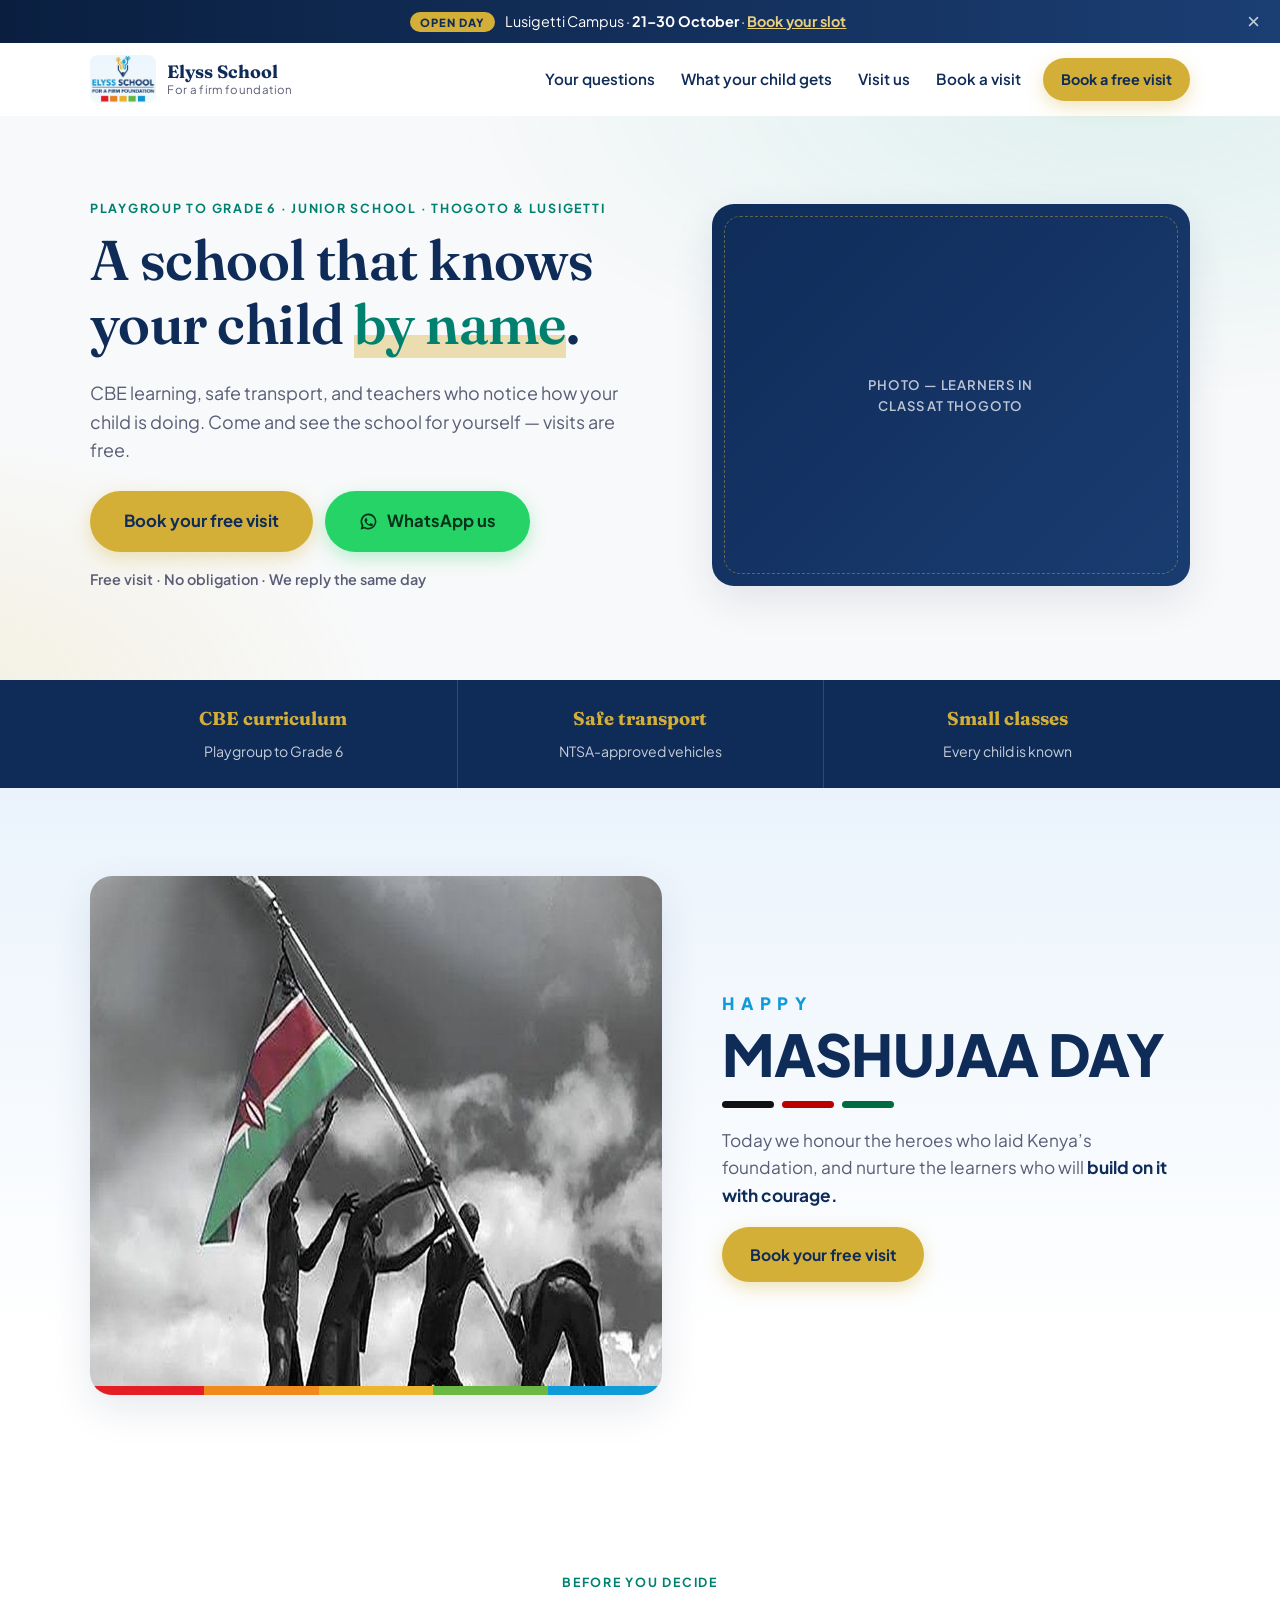
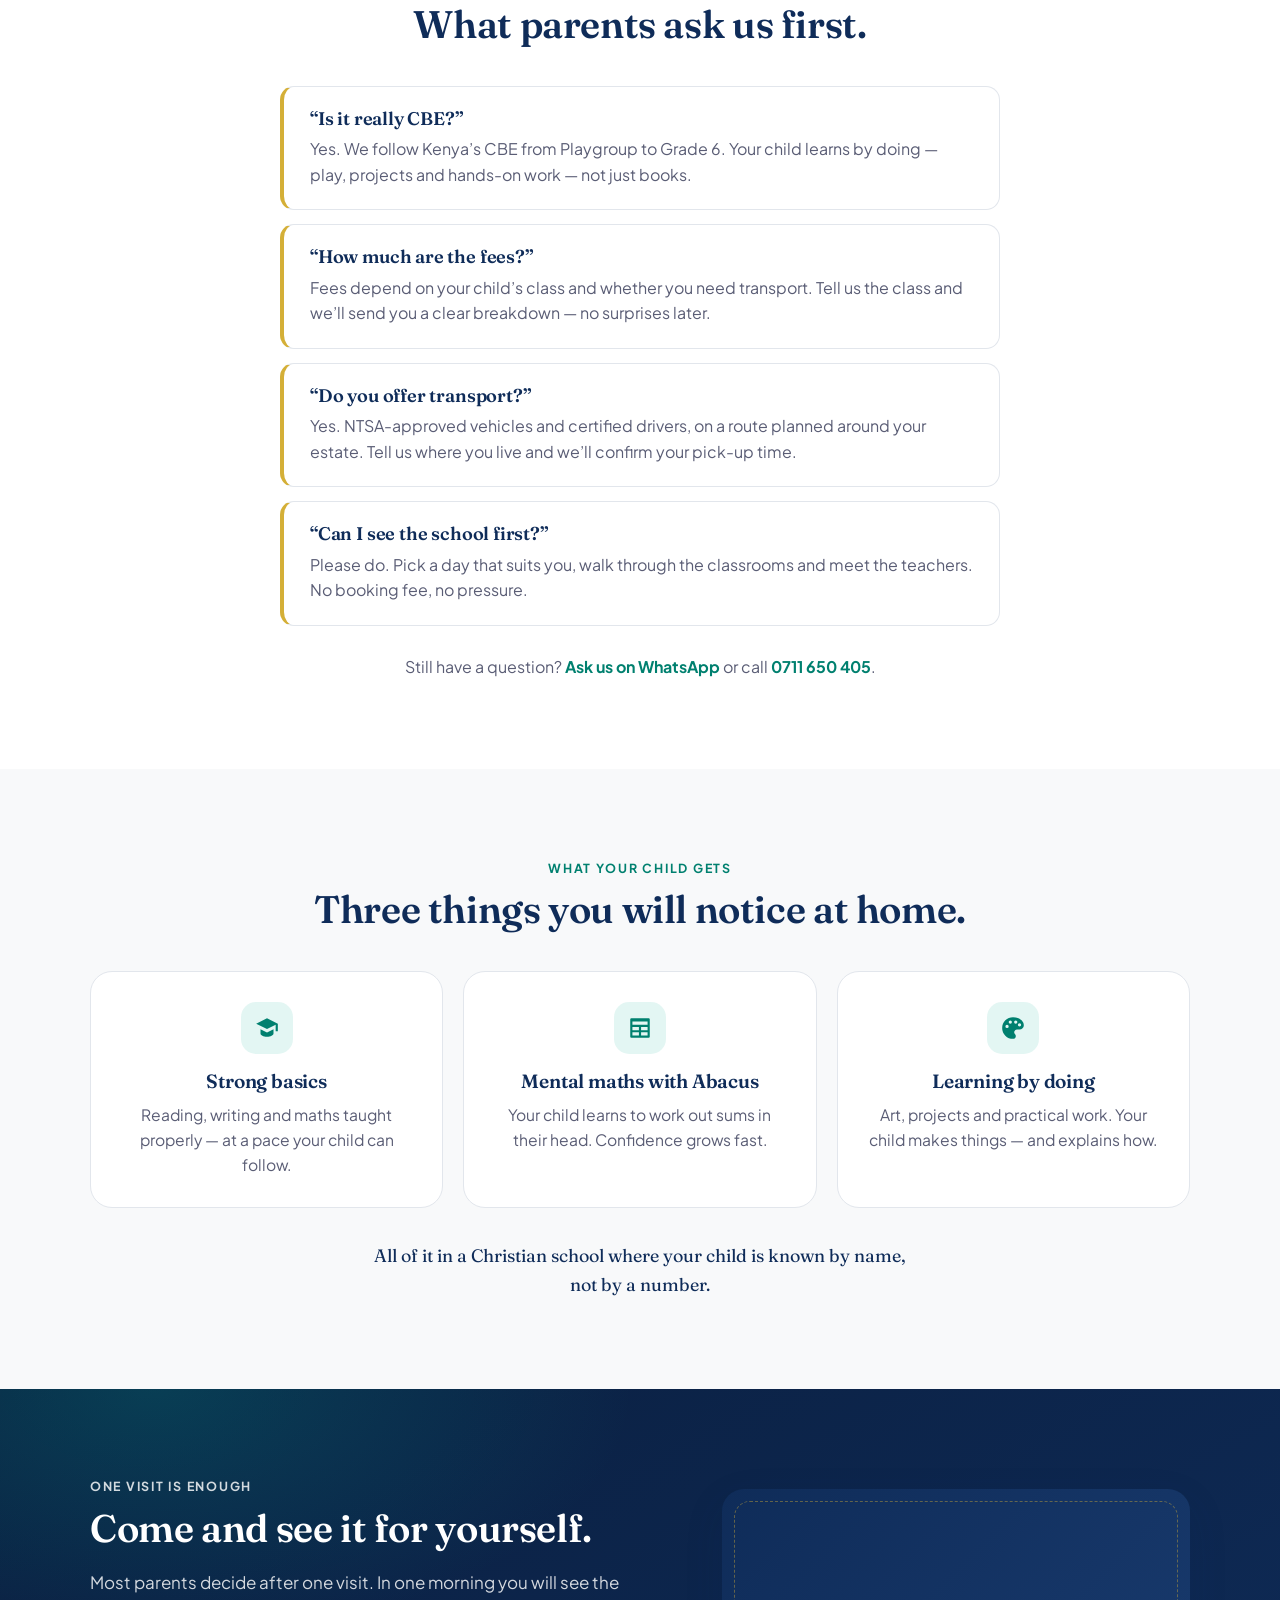
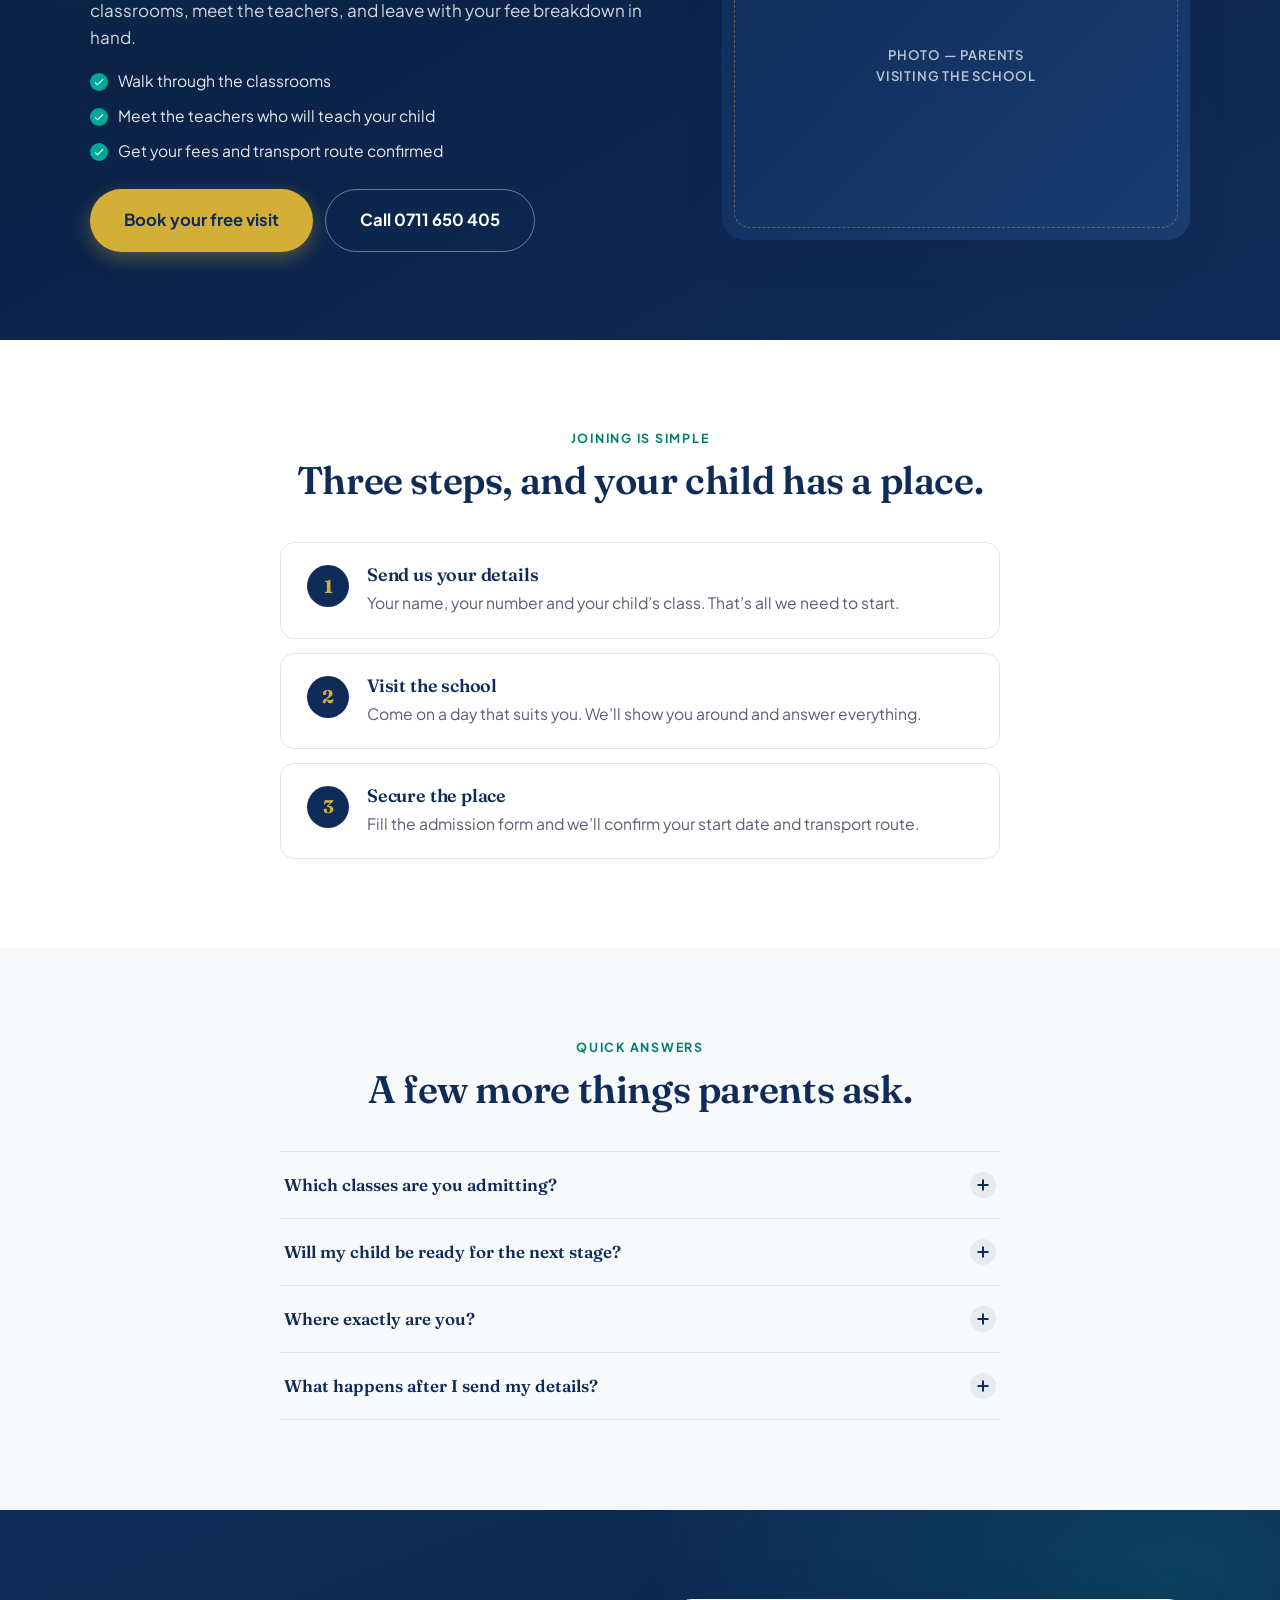
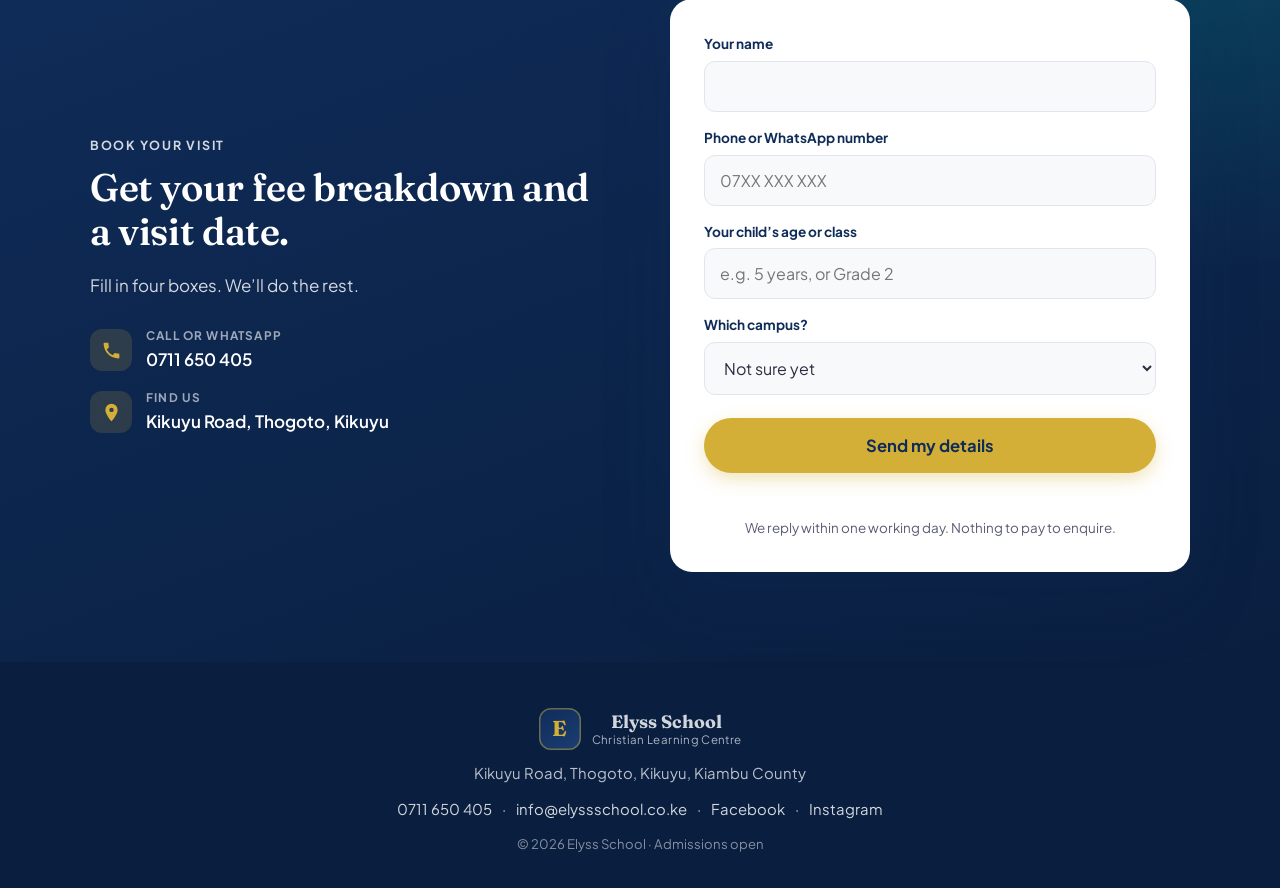
==== commit 410b8ee4: "Add Mashujaa Day section, logo and Netlify Forms deploy config Co-Authored-By: Claude Opus 5.5 <nore" ====
--- a/index.html
+++ b/index.html
@@ -13,6 +13,7 @@
 <meta property="og:title" content="Elyss School — Book a free visit">
 <meta property="og:description" content="CBE learning from Playgroup to Grade 6 in Thogoto, Kikuyu. Safe transport. Teachers who know your child. Call or WhatsApp 0711 650 405.">
 <meta property="og:locale" content="en_KE">
+<meta property="og:image" content="assets/img/mashujaa-poster.jpg">
 
 <link rel="preconnect" href="https://fonts.googleapis.com">
 <link rel="preconnect" href="https://fonts.gstatic.com" crossorigin>
@@ -31,7 +32,7 @@
 <div class="announce" id="announce" hidden>
   <p>
     <span class="announce__tag">Open Day</span>
-    Lusigetti Campus &middot; <strong>19&ndash;30 October</strong> &middot;
+    Lusigetti Campus &middot; <strong>21&ndash;30 October</strong> &middot;
     <a href="#book">Book your slot</a>
   </p>
   <button class="announce__close" type="button" aria-label="Dismiss announcement">&times;</button>
@@ -40,10 +41,10 @@
 <header class="site-header" id="siteHeader">
   <div class="wrap site-header__inner">
     <a class="brand" href="#top" aria-label="Elyss School, home">
-      <span class="brand__mark" aria-hidden="true">E</span>
+      <img class="brand__logo" src="assets/img/logo.png" alt="" width="66" height="48">
       <span class="brand__text">
         <strong>Elyss School</strong>
-        <small>Thogoto &middot; Kikuyu</small>
+        <small>For a firm foundation</small>
       </span>
     </a>
 
@@ -102,6 +103,22 @@
     <div><strong>CBE curriculum</strong><span>Playgroup to Grade 6</span></div>
     <div><strong>Safe transport</strong><span>NTSA-approved vehicles</span></div>
     <div><strong>Small classes</strong><span>Every child is known</span></div>
+  </div>
+</section>
+
+<!-- ========== MASHUJAA DAY greeting (seasonal: remove after October) ========== -->
+<section class="mashujaa" aria-labelledby="mashujaaTitle">
+  <div class="wrap mashujaa__inner">
+    <figure class="mashujaa__photo">
+      <img src="assets/img/mashujaa.jpg" alt="Statue of freedom fighters raising the Kenyan flag" width="876" height="519" loading="lazy">
+    </figure>
+    <div class="mashujaa__copy">
+      <p class="mashujaa__pre">Happy</p>
+      <h2 id="mashujaaTitle">Mashujaa Day</h2>
+      <div class="mashujaa__flag" aria-hidden="true"><i></i><i></i><i></i></div>
+      <p>Today we honour the heroes who laid Kenya&rsquo;s foundation, and nurture the learners who will <strong>build on it with courage.</strong></p>
+      <a class="btn btn--gold" href="#book">Book your free visit</a>
+    </div>
   </div>
 </section>
 
@@ -316,11 +333,13 @@
     </div>
 
     <!--
-      FORM BEHAVIOUR: with no backend configured, this opens a pre-filled
-      WhatsApp message to 0711 650 405. To capture leads directly, set
-      data-endpoint on the <form> — see README.
+      FORM BEHAVIOUR: on Netlify (data-netlify) every enquiry is stored in
+      Netlify Forms, then the parent can continue on WhatsApp. If Netlify is
+      unreachable it falls back to a pre-filled WhatsApp message to
+      0711 650 405. Set data-endpoint to post JSON elsewhere instead — see README.
     -->
-    <form class="form" id="inquiryForm" data-endpoint="" novalidate>
+    <form class="form" id="inquiryForm" name="elyss-enquiry" method="POST" action="/" data-netlify="true" netlify-honeypot="website" data-endpoint="" novalidate>
+      <input type="hidden" name="form-name" value="elyss-enquiry">
       <div class="field">
         <label for="parentName">Your name</label>
         <input id="parentName" name="parentName" type="text" autocomplete="name" required>
--- a/assets/css/styles.css
+++ b/assets/css/styles.css
@@ -456,3 +456,21 @@
   .section--navy, .cta-band, .trustbar, .site-footer { background: #fff !important; color: #000 !important; }
   .section--navy h2, .cta-band h2, .site-footer a { color: #000 !important; }
 }
+
+/* ---------- Logo + Mashujaa Day greeting (seasonal) ---------- */
+.brand__logo { height: 48px; width: auto; border-radius: 8px; }
+.mashujaa { position: relative; padding: clamp(50px, 7vw, 88px) 0; background: linear-gradient(180deg, #EAF3FC 0, #fff 80%); }
+.mashujaa__inner { display: grid; grid-template-columns: 1.1fr .9fr; gap: clamp(26px, 5vw, 60px); align-items: center; }
+.mashujaa__photo { position: relative; margin: 0; border-radius: var(--radius-lg); overflow: hidden; box-shadow: var(--shadow); }
+.mashujaa__photo::after {
+  content: ""; position: absolute; left: 0; right: 0; bottom: 0; height: 9px;
+  background: linear-gradient(90deg, #E31E24 0 20%, #F08A1D 20% 40%, #EDB52D 40% 60%, #6BB843 60% 80%, #0E9BD8 80%);
+}
+.mashujaa__pre { margin: 0; font-weight: 800; letter-spacing: .4em; text-transform: uppercase; color: #0E9BD8; }
+.mashujaa h2 { font-family: var(--font-body); font-weight: 800; text-transform: uppercase; font-size: clamp(2.2rem, 5.6vw, 3.6rem); line-height: 1; margin: .15em 0 0; }
+.mashujaa__flag { display: flex; gap: 8px; margin: 1.1rem 0 1.2rem; }
+.mashujaa__flag i { width: 52px; height: 7px; border-radius: 4px; background: #111; }
+.mashujaa__flag i:nth-child(2) { background: #BB0000; } .mashujaa__flag i:nth-child(3) { background: #006B3F; }
+.mashujaa__copy p:not(.mashujaa__pre) { color: var(--ink-soft); font-size: 1.08rem; max-width: 46ch; }
+.mashujaa__copy strong { color: var(--navy); }
+@media (max-width: 820px) { .mashujaa__inner { grid-template-columns: 1fr; } }
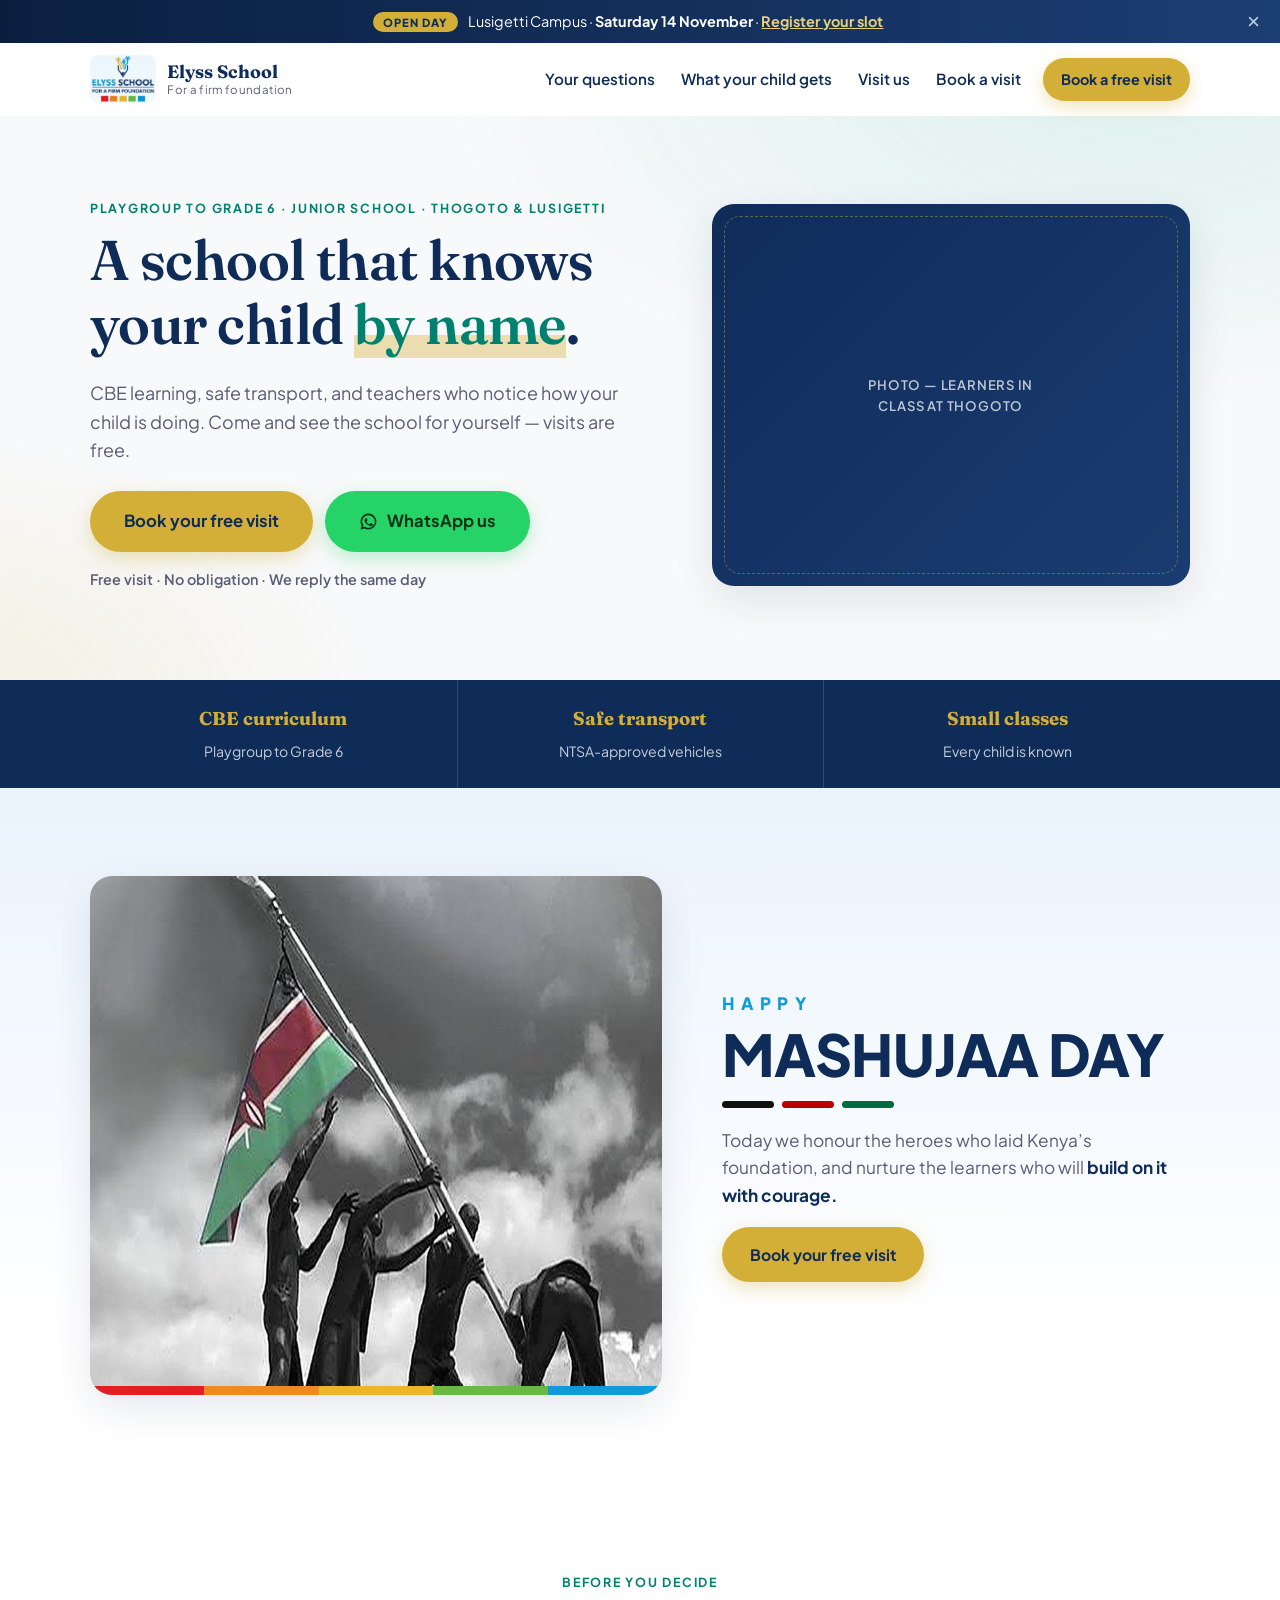
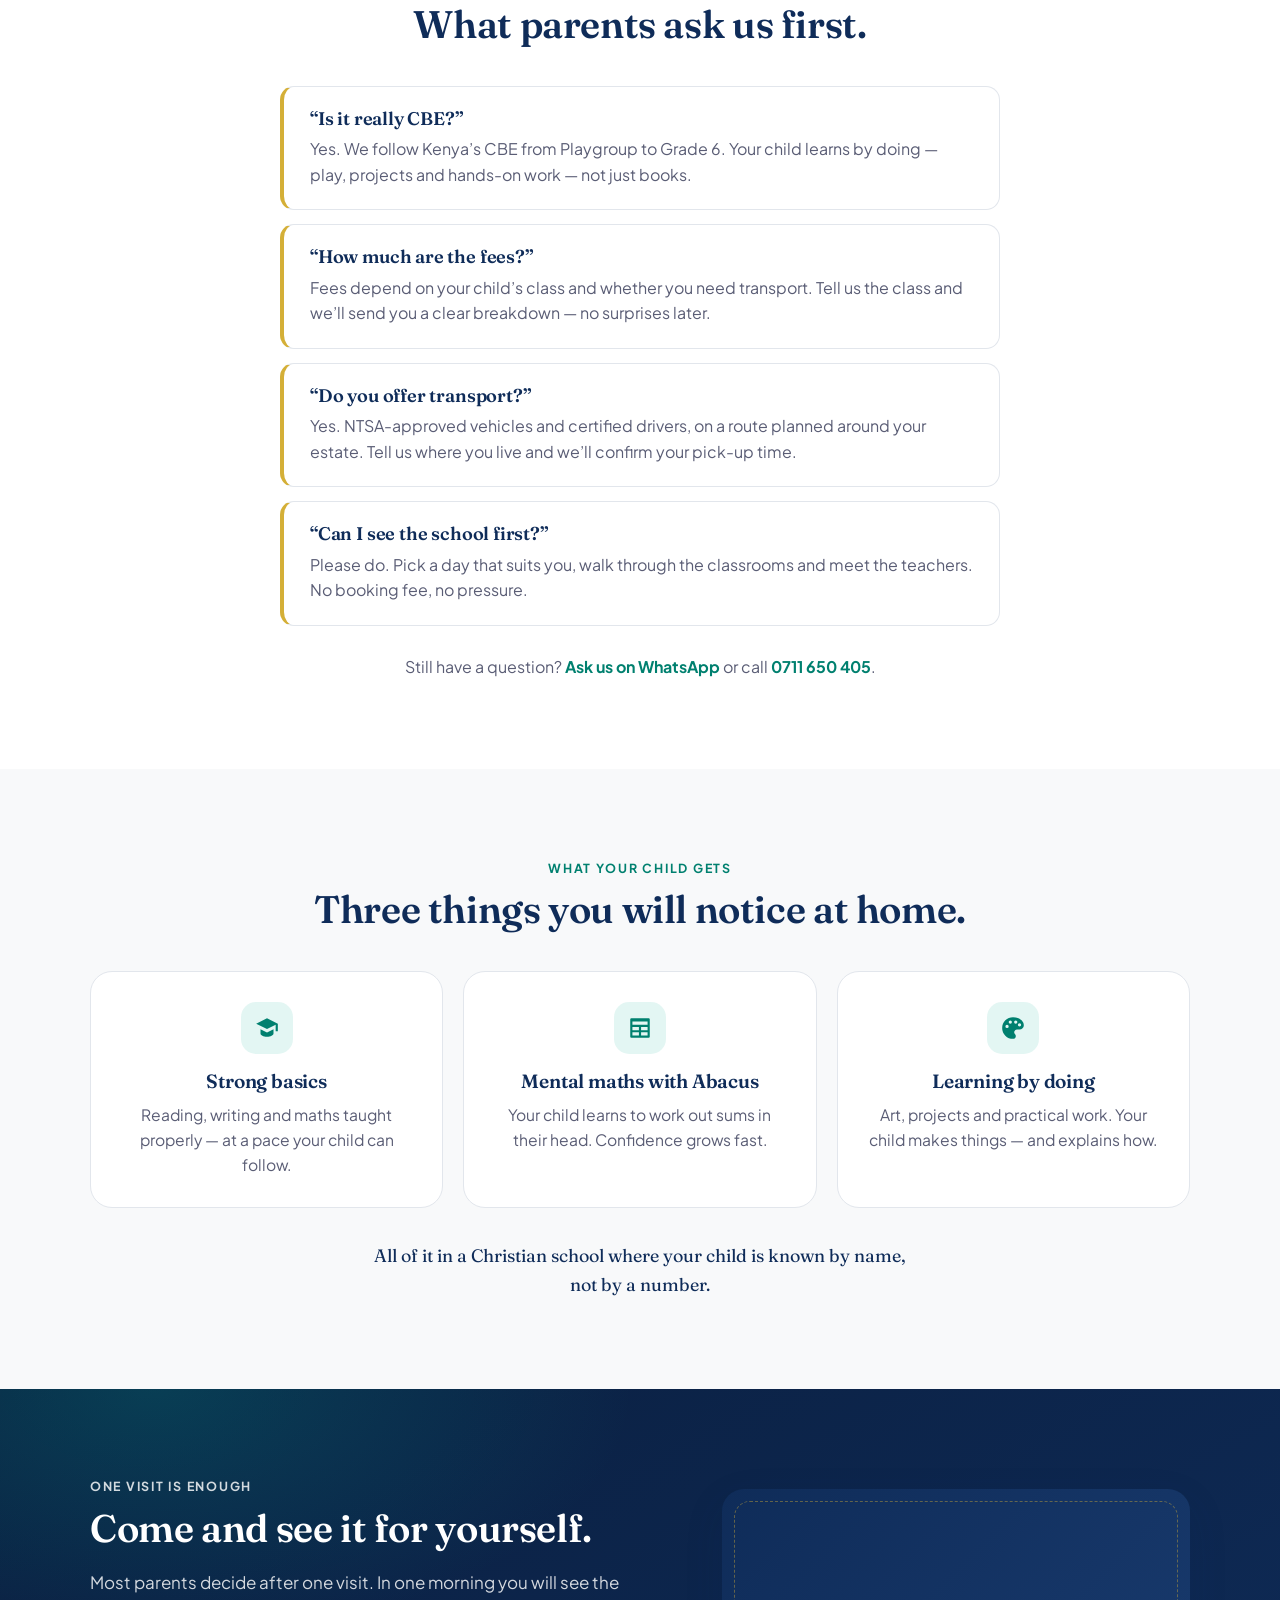
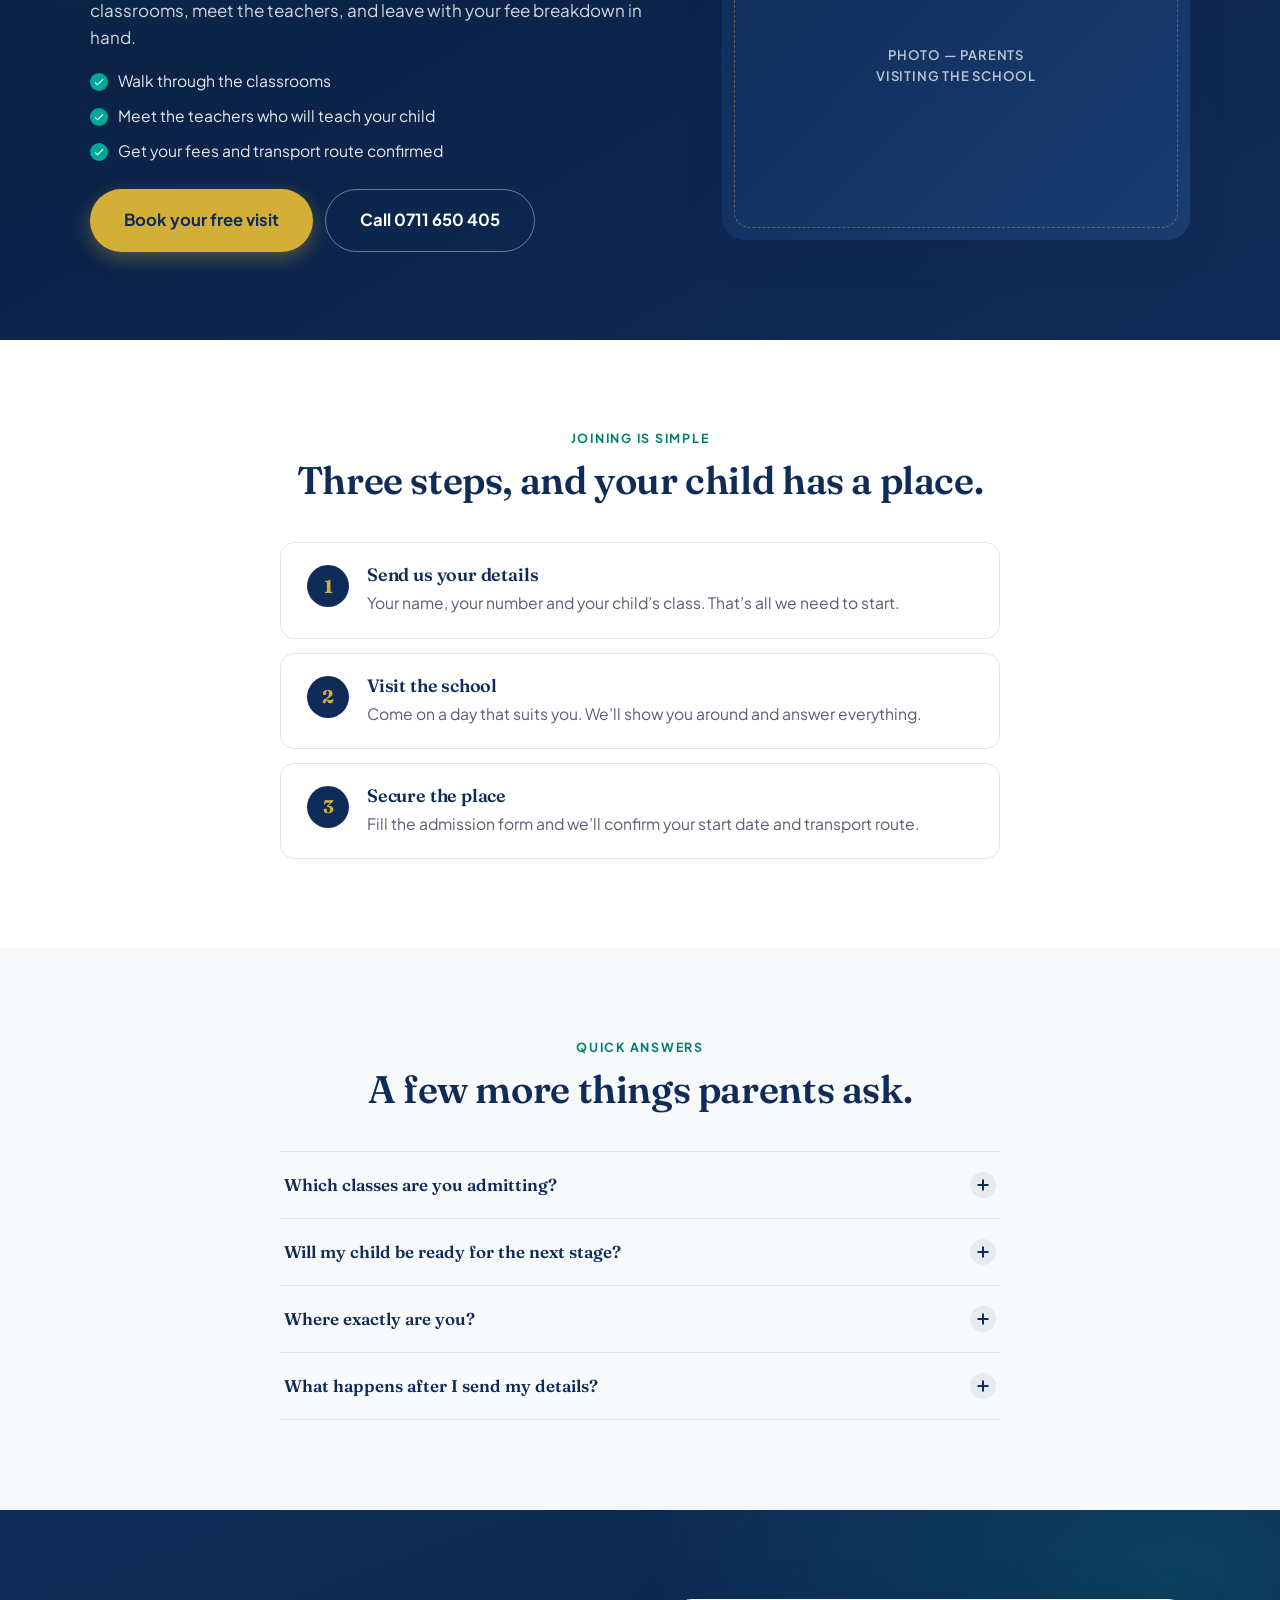
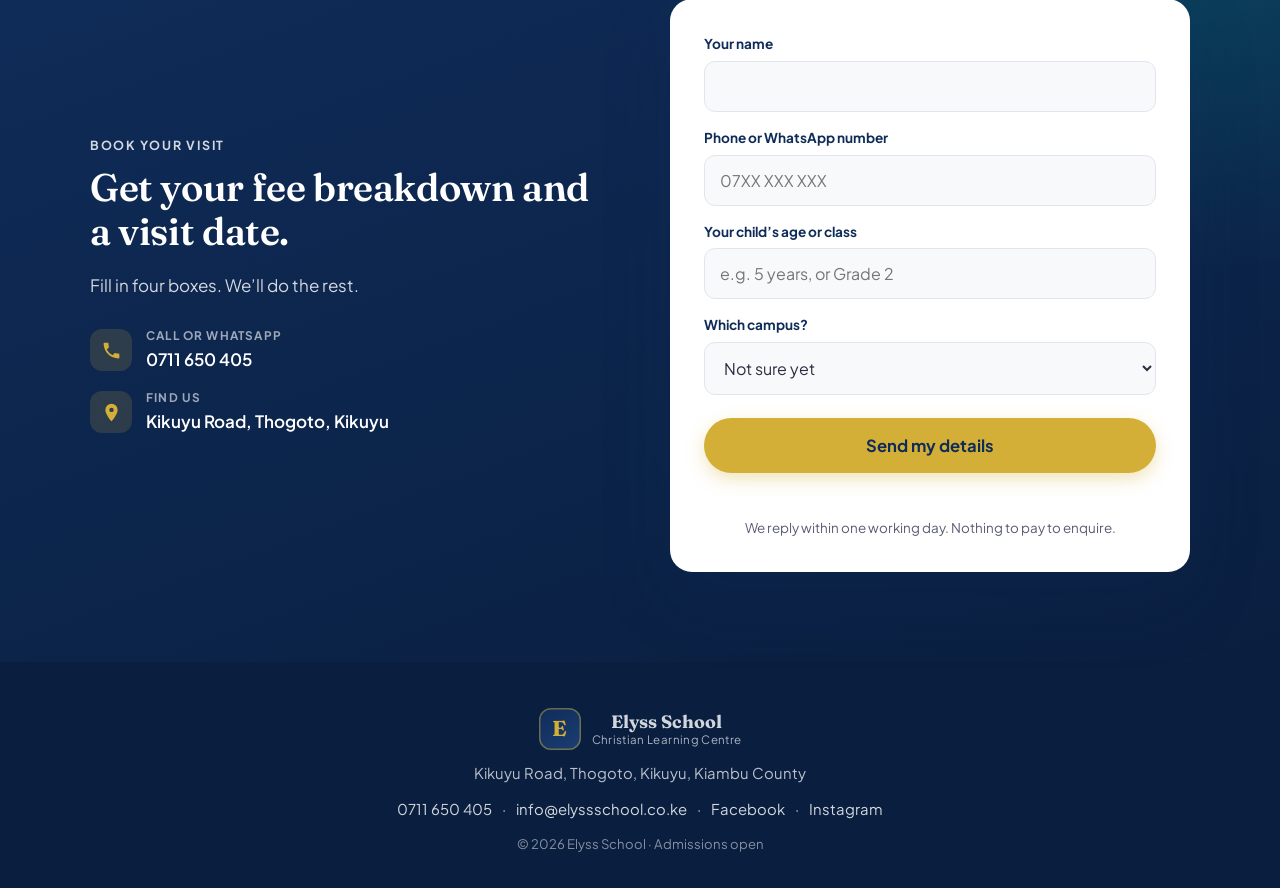
==== commit e085f526: "Link announcement bar to Open Day registration on 14 November Co-Authored-By: Claude Opus 5.5 <norep" ====
--- a/index.html
+++ b/index.html
@@ -25,15 +25,14 @@
 
 <!-- ============================================================
      ANNOUNCEMENT BAR
-     CONFIRM BEFORE PUBLISHING: these Open Day dates are the
-     RECOMMENDED window from the October 2026 planning sheet, not
-     dates the school has committed to. Confirm, edit, or delete.
+     Open Day confirmed for Saturday 14 November 2026; the link goes
+     to the Open Day registration site. Remove after the event.
      ============================================================ -->
 <div class="announce" id="announce" hidden>
   <p>
     <span class="announce__tag">Open Day</span>
-    Lusigetti Campus &middot; <strong>21&ndash;30 October</strong> &middot;
-    <a href="#book">Book your slot</a>
+    Lusigetti Campus &middot; <strong>Saturday 14 November</strong> &middot;
+    <a href="https://elyss-open-day.netlify.app/?utm_source=elyss-school&amp;utm_medium=announce-bar">Register your slot</a>
   </p>
   <button class="announce__close" type="button" aria-label="Dismiss announcement">&times;</button>
 </div>
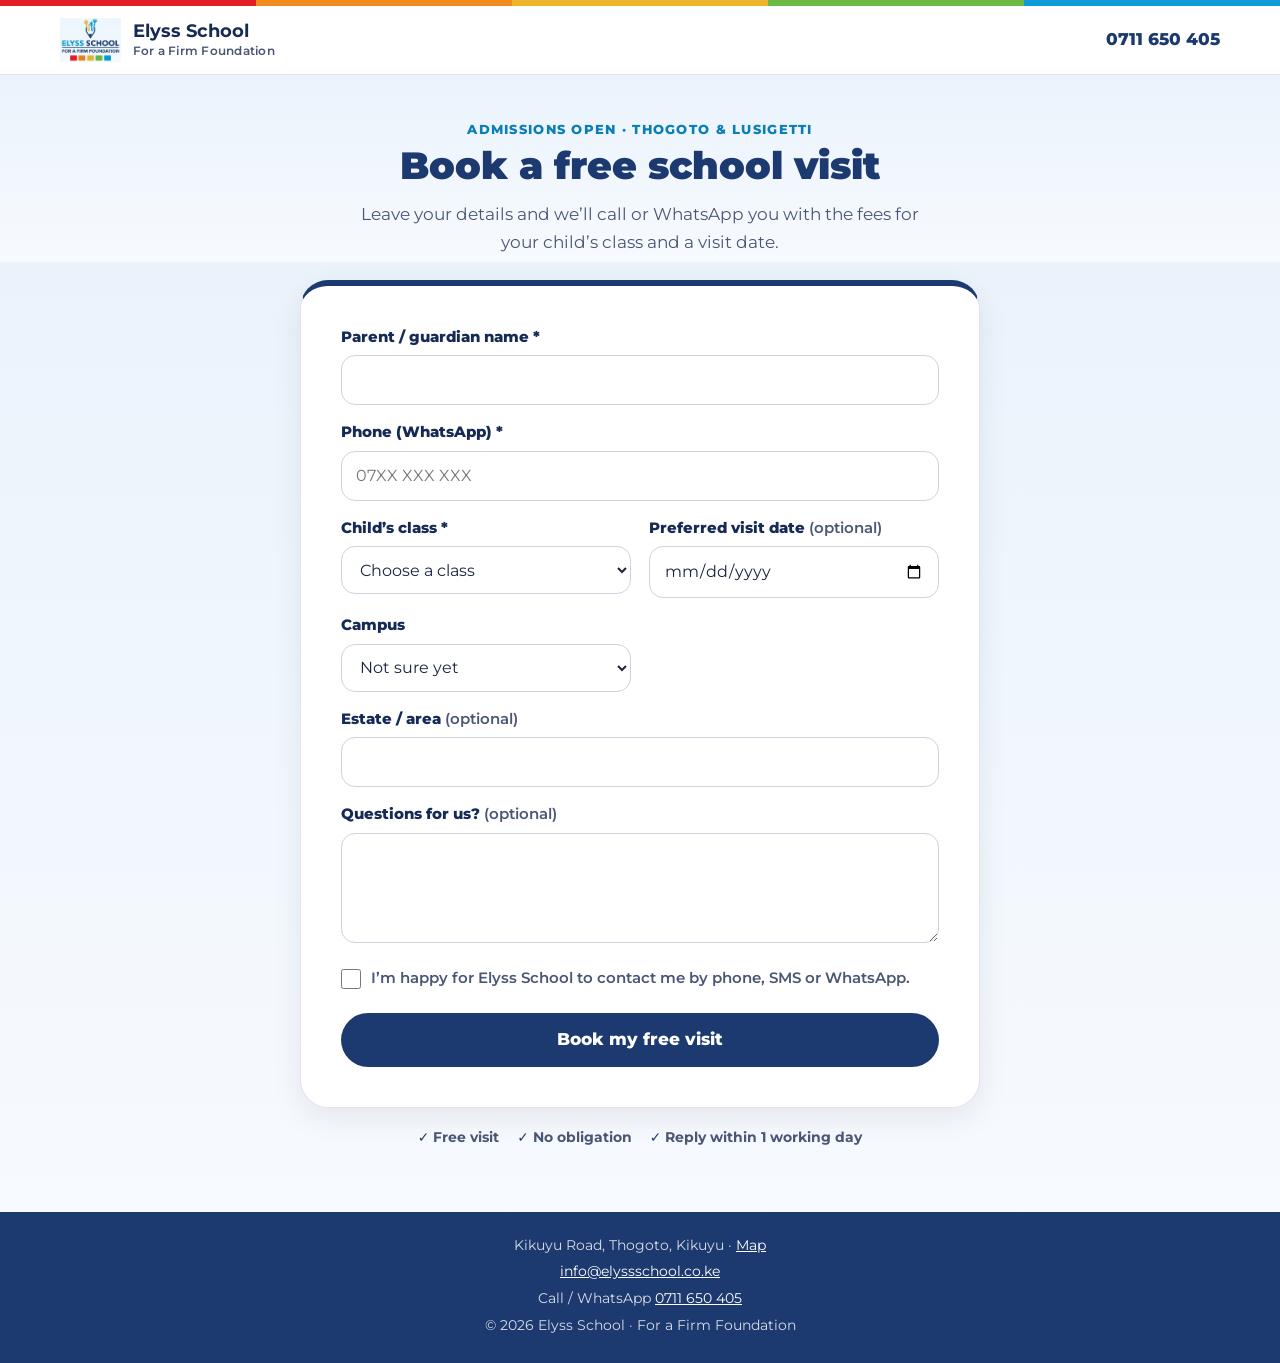
==== commit 9e9534b3: "Rebuild as form-first Meta ads landing page Logo header, one-line headline and the enquiry form only" ====
--- a/index.html
+++ b/index.html
@@ -1,403 +1,130 @@
-<!DOCTYPE html>
+<!doctype html>
 <html lang="en">
 <head>
 <meta charset="utf-8">
 <meta name="viewport" content="width=device-width, initial-scale=1">
-<title>Elyss School — Book a Free Visit | CBE School in Thogoto, Kikuyu</title>
-<meta name="description" content="Elyss School, Thogoto. CBE learning from Playgroup to Grade 6, safe school transport, and teachers who know your child by name. Book a free visit — call or WhatsApp 0711 650 405.">
-<meta name="theme-color" content="#0F2C59">
-<link rel="icon" href="data:image/svg+xml,%3Csvg xmlns=&apos;http://www.w3.org/2000/svg&apos; viewBox=&apos;0 0 64 64&apos;%3E%3Crect width=&apos;64&apos; height=&apos;64&apos; rx=&apos;14&apos; fill=&apos;%230F2C59&apos;/%3E%3Ctext x=&apos;32&apos; y=&apos;45&apos; font-family=&apos;Georgia,serif&apos; font-size=&apos;38&apos; font-weight=&apos;700&apos; fill=&apos;%23D4AF37&apos; text-anchor=&apos;middle&apos;%3EE%3C/text%3E%3C/svg%3E">
-<link rel="canonical" href="https://www.elyssschool.co.ke/">
-
-<meta property="og:type" content="website">
-<meta property="og:title" content="Elyss School — Book a free visit">
-<meta property="og:description" content="CBE learning from Playgroup to Grade 6 in Thogoto, Kikuyu. Safe transport. Teachers who know your child. Call or WhatsApp 0711 650 405.">
-<meta property="og:locale" content="en_KE">
-<meta property="og:image" content="assets/img/mashujaa-poster.jpg">
-
+<title>Elyss School · Book a Free Visit</title>
+<meta name="description" content="Elyss School, Thogoto: CBE from Playgroup to Grade 6, plus Junior School. Book a free school visit and get the fees for your child’s class.">
+<meta property="og:title" content="Elyss School · Book a Free Visit">
+<meta property="og:description" content="Elyss School, Thogoto: CBE from Playgroup to Grade 6, plus Junior School. Book a free school visit and get the fees for your child’s class.">
+<meta property="og:image" content="images/logo.png">
+<meta name="theme-color" content="#1D3A70">
+<link rel="icon" href="images/logo.png">
 <link rel="preconnect" href="https://fonts.googleapis.com">
 <link rel="preconnect" href="https://fonts.gstatic.com" crossorigin>
-<link href="https://fonts.googleapis.com/css2?family=Fraunces:opsz,wght@9..144,400;9..144,600;9..144,700&family=Plus+Jakarta+Sans:wght@400;500;600;700&display=swap" rel="stylesheet">
-<link rel="stylesheet" href="assets/css/styles.css">
+<link href="https://fonts.googleapis.com/css2?family=Montserrat:wght@400;500;600;700;800;900&display=swap" rel="stylesheet">
+<link rel="stylesheet" href="assets/landing.css">
+<style>
+  :root {
+    --brand: #1D3A70; --brand-ink: #152B55; --on-brand: #fff;
+    --accent: #EDB52D; --accent-ink: #0B7FB5; --on-accent: #152B55;
+    --soft: #EEF5FC; --hero-bg: linear-gradient(180deg, #EAF3FC 0, #F7FAFE 100%);
+    --text: #1b2540; --muted: #4a5675; --foot-bg: #1D3A70;
+    --brandbar: linear-gradient(90deg, #E31E24 0 20%, #F08A1D 20% 40%, #EDB52D 40% 60%, #6BB843 60% 80%, #0E9BD8 80%);
+    --font-head: "Montserrat", system-ui, sans-serif; --font-body: "Montserrat", system-ui, sans-serif;
+  }
+  .lp-hero h1 { font-weight: 900; color: var(--brand); }
+</style>
+<script>
+  window.LANDING = {
+    school: "Elyss School",
+    phone: "0711 650 405",
+    whatsapp: "254711650405",
+    waIntro: "Hello Elyss School, I have just sent my details on your website and would like to book a visit.",
+    formEndpoint: "",          // optional: also copy each enquiry to a Google Sheet / Privyr webhook (Netlify Forms already stores them)
+    metaPixelId: "",           // paste the school's Meta Pixel ID here (same ID on index.html and thank-you.html)
+    thankYouUrl: "thank-you.html",
+    campaign: "ELYSS_LEAD_LP_Admissions_PROS_OCT26"
+  };
+</script>
 </head>
-<body>
-<a class="skip-link" href="#main">Skip to content</a>
-
-<!-- ============================================================
-     ANNOUNCEMENT BAR
-     Open Day confirmed for Saturday 14 November 2026; the link goes
-     to the Open Day registration site. Remove after the event.
-     ============================================================ -->
-<div class="announce" id="announce" hidden>
-  <p>
-    <span class="announce__tag">Open Day</span>
-    Lusigetti Campus &middot; <strong>Saturday 14 November</strong> &middot;
-    <a href="https://elyss-open-day.netlify.app/?utm_source=elyss-school&amp;utm_medium=announce-bar">Register your slot</a>
-  </p>
-  <button class="announce__close" type="button" aria-label="Dismiss announcement">&times;</button>
-</div>
-
-<header class="site-header" id="siteHeader">
-  <div class="wrap site-header__inner">
-    <a class="brand" href="#top" aria-label="Elyss School, home">
-      <img class="brand__logo" src="assets/img/logo.png" alt="" width="66" height="48">
-      <span class="brand__text">
-        <strong>Elyss School</strong>
-        <small>For a firm foundation</small>
-      </span>
+<body class="lp">
+<div class="brandbar" aria-hidden="true"></div>
+<header class="topbar">
+  <div class="wrap">
+    <a class="brandmark" href="#top" aria-label="Elyss School home">
+      <img src="images/logo.png" alt="Elyss School, For a Firm Foundation" width="66" height="48">
+      <span class="name">Elyss School<small>For a Firm Foundation</small></span>
     </a>
-
-    <nav class="nav" id="nav" aria-label="Main">
-      <ul>
-        <li><a href="#questions">Your questions</a></li>
-        <li><a href="#offer">What your child gets</a></li>
-        <li><a href="#visit">Visit us</a></li>
-        <li><a href="#book">Book a visit</a></li>
-      </ul>
-    </nav>
-
-    <div class="header-actions">
-      <a class="btn btn--gold btn--sm" href="#book">Book a free visit</a>
-      <button class="nav-toggle" id="navToggle" type="button" aria-expanded="false" aria-controls="nav" aria-label="Open menu">
-        <span></span><span></span><span></span>
-      </button>
-    </div>
+    <div class="top-actions"><a class="top-phone" data-contact="tel"></a></div>
   </div>
 </header>
 
-<main id="main">
+<main id="top">
+  <section class="lp-hero">
+    <div class="wrap">
+      <span class="eyebrow">Admissions open &middot; Thogoto &amp; Lusigetti</span>
+      <h1>Book a free school visit</h1>
+      <p>Leave your details and we’ll call or WhatsApp you with the fees for your child’s class and a visit date.</p>
+    </div>
+  </section>
 
-<!-- ========== 1. HERO — one promise, one action ========== -->
-<section class="hero" id="top">
-  <div class="wrap hero__inner">
-    <div class="hero__copy">
-      <p class="eyebrow">Playgroup to Grade 6 &middot; Junior School &middot; Thogoto &amp; Lusigetti</p>
-      <h1>A school that knows your child <em>by name</em>.</h1>
-      <p class="lede">
-        CBE learning, safe transport, and teachers who notice how your child is doing.
-        Come and see the school for yourself &mdash; visits are free.
-      </p>
-
-      <div class="hero__cta">
-        <a class="btn btn--gold btn--lg" href="#book">Book your free visit</a>
-        <a class="btn btn--whatsapp btn--lg" href="https://wa.me/254711650405?text=Hi%20Elyss%20School%2C%20I%27d%20like%20to%20book%20a%20visit." target="_blank" rel="noopener">
-          <svg viewBox="0 0 24 24" aria-hidden="true"><path d="M12 2a10 10 0 0 0-8.6 15.1L2 22l5-1.3A10 10 0 1 0 12 2m0 2a8 8 0 1 1-4.1 14.9l-.3-.2-2.5.7.7-2.4-.2-.3A8 8 0 0 1 12 4m-3.3 4c-.2 0-.5 0-.7.4-.2.3-.9.9-.9 2.2s.9 2.5 1 2.7c.2.2 1.8 2.9 4.5 3.9 2.2.9 2.7.7 3.2.7s1.5-.6 1.7-1.2.2-1.1.2-1.2c-.1-.2-.3-.2-.6-.4l-2-1c-.3-.1-.5-.2-.7.1l-.9 1.2c-.2.2-.3.2-.6.1a6.6 6.6 0 0 1-3.3-2.9c-.2-.4 0-.6.2-.8l.5-.6c.1-.2.2-.3.3-.5s0-.4 0-.6l-.9-2.2c-.2-.5-.4-.5-.6-.5z"/></svg>
-          WhatsApp us
-        </a>
+  <section class="lp-form" id="register">
+    <div class="wrap">
+      <div class="form-card">
+        <form name="elyss-enquiry" method="POST" action="/thank-you.html" data-netlify="true" netlify-honeypot="website" data-register novalidate>
+          <input type="hidden" name="form-name" value="elyss-enquiry">
+          <input type="hidden" name="campaign">
+          <input type="hidden" name="page_url">
+          <input type="hidden" name="utm_source">
+          <input type="hidden" name="utm_medium">
+          <input type="hidden" name="utm_campaign">
+          <input type="hidden" name="utm_content">
+          <input type="hidden" name="utm_term">
+          <input type="hidden" name="fbclid">
+          <div class="fgrid">
+            <div class="field full">
+              <label for="parent_name">Parent / guardian name *</label>
+              <input id="parent_name" name="parent_name" type="text" autocomplete="name" required data-summary="Parent">
+              <div class="err">Please tell us your name.</div>
+            </div>
+            <div class="field full">
+              <label for="phone">Phone (WhatsApp) *</label>
+              <input id="phone" name="phone" type="tel" inputmode="tel" autocomplete="tel" placeholder="07XX XXX XXX" required data-summary="Phone">
+              <div class="err">Please enter a valid phone number.</div>
+            </div>
+            <div class="field">
+              <label for="grade">Child’s class *</label>
+              <select id="grade" name="grade" required data-summary="Class"><option value="">Choose a class</option><optgroup label="Early Years"><option>Playgroup</option><option>PP1</option><option>PP2</option></optgroup><optgroup label="Primary"><option>Grade 1</option><option>Grade 2</option><option>Grade 3</option><option>Grade 4</option><option>Grade 5</option><option>Grade 6</option></optgroup><optgroup label="Junior School"><option>Grade 7</option><option>Grade 8</option><option>Grade 9</option></optgroup><option>Not sure yet, please advise</option></select>
+              <div class="err">Please choose a class.</div>
+            </div>
+            <div class="field">
+              <label for="visit_date">Preferred visit date <span class="opt">(optional)</span></label>
+              <input id="visit_date" name="visit_date" type="date" data-summary="Visit date">
+            </div>
+            <div class="field">
+              <label for="campus">Campus</label>
+              <select id="campus" name="campus" data-summary="Campus"><option>Not sure yet</option><option>Thogoto</option><option>Lusigetti</option></select>
+            </div>
+            <div class="field full">
+              <label for="area">Estate / area <span class="opt">(optional)</span></label>
+              <input id="area" name="area" type="text" data-summary="Area">
+            </div>
+            <div class="field full">
+              <label for="notes">Questions for us? <span class="opt">(optional)</span></label>
+              <textarea id="notes" name="notes" rows="2"></textarea>
+            </div>
+            <div class="hp" aria-hidden="true"><label>Leave empty<input type="text" name="website" tabindex="-1" autocomplete="off"></label></div>
+            <div class="field full">
+              <label class="consent"><input type="checkbox" name="consent" value="yes" required> <span>I’m happy for Elyss School to contact me by phone, SMS or WhatsApp.</span></label>
+              <div class="err">Please tick this so we can get back to you.</div>
+            </div>
+            <div class="full">
+              <button class="btn btn-primary" type="submit">Book my free visit</button>
+            </div>
+          </div>
+        </form>
       </div>
-
-      <p class="hero__reassure">Free visit &middot; No obligation &middot; We reply the same day</p>
+      <ul class="lp-trust"><li>Free visit</li><li>No obligation</li><li>Reply within 1 working day</li></ul>
     </div>
-
-    <div class="hero__media">
-      <!-- PHOTO SLOT 1 — replace with a real photo: happy learners at Thogoto -->
-      <figure class="photo photo--hero" data-photo="Photo — learners in class at Thogoto"></figure>
-    </div>
-  </div>
-</section>
-
-<!-- ========== 2. QUICK TRUST ========== -->
-<section class="trustbar" aria-label="At a glance">
-  <div class="wrap trustbar__grid">
-    <div><strong>CBE curriculum</strong><span>Playgroup to Grade 6</span></div>
-    <div><strong>Safe transport</strong><span>NTSA-approved vehicles</span></div>
-    <div><strong>Small classes</strong><span>Every child is known</span></div>
-  </div>
-</section>
-
-<!-- ========== MASHUJAA DAY greeting (seasonal: remove after October) ========== -->
-<section class="mashujaa" aria-labelledby="mashujaaTitle">
-  <div class="wrap mashujaa__inner">
-    <figure class="mashujaa__photo">
-      <img src="assets/img/mashujaa.jpg" alt="Statue of freedom fighters raising the Kenyan flag" width="876" height="519" loading="lazy">
-    </figure>
-    <div class="mashujaa__copy">
-      <p class="mashujaa__pre">Happy</p>
-      <h2 id="mashujaaTitle">Mashujaa Day</h2>
-      <div class="mashujaa__flag" aria-hidden="true"><i></i><i></i><i></i></div>
-      <p>Today we honour the heroes who laid Kenya&rsquo;s foundation, and nurture the learners who will <strong>build on it with courage.</strong></p>
-      <a class="btn btn--gold" href="#book">Book your free visit</a>
-    </div>
-  </div>
-</section>
-
-<!-- ========== 3. CONSIDERATION — answer the real questions ========== -->
-<section class="section" id="questions">
-  <div class="wrap wrap--narrow">
-    <header class="section__head section__head--center">
-      <p class="eyebrow">Before you decide</p>
-      <h2>What parents ask us first.</h2>
-    </header>
-
-    <div class="qa">
-      <article class="qa__item">
-        <h3>&ldquo;Is it really CBE?&rdquo;</h3>
-        <p>
-          Yes. We follow Kenya&rsquo;s CBE from Playgroup to Grade 6. Your child learns by
-          doing &mdash; play, projects and hands-on work &mdash; not just books.
-        </p>
-      </article>
-
-      <article class="qa__item">
-        <h3>&ldquo;How much are the fees?&rdquo;</h3>
-        <p>
-          Fees depend on your child&rsquo;s class and whether you need transport.
-          Tell us the class and we&rsquo;ll send you a clear breakdown &mdash; no surprises later.
-        </p>
-      </article>
-
-      <article class="qa__item">
-        <h3>&ldquo;Do you offer transport?&rdquo;</h3>
-        <p>
-          Yes. NTSA-approved vehicles and certified drivers, on a route planned around your
-          estate. Tell us where you live and we&rsquo;ll confirm your pick-up time.
-        </p>
-      </article>
-
-      <article class="qa__item">
-        <h3>&ldquo;Can I see the school first?&rdquo;</h3>
-        <p>
-          Please do. Pick a day that suits you, walk through the classrooms and meet the
-          teachers. No booking fee, no pressure.
-        </p>
-      </article>
-    </div>
-
-    <p class="qa__cta">
-      Still have a question?
-      <a href="https://wa.me/254711650405?text=Hi%20Elyss%20School%2C%20I%20have%20a%20question." target="_blank" rel="noopener">Ask us on WhatsApp</a>
-      or call <a href="tel:+254711650405">0711 650 405</a>.
-    </p>
-  </div>
-</section>
-
-<!-- ========== 4. WHAT YOUR CHILD GETS ========== -->
-<section class="section section--paper" id="offer">
-  <div class="wrap">
-    <header class="section__head section__head--center">
-      <p class="eyebrow">What your child gets</p>
-      <h2>Three things you will notice at home.</h2>
-    </header>
-
-    <div class="cards cards--3">
-      <article class="card">
-        <span class="card__icon" aria-hidden="true">
-          <svg viewBox="0 0 24 24"><path d="M12 3 2 8l10 5 8-4v6h2V8zM6 13.2V17c0 1.7 2.7 3 6 3s6-1.3 6-3v-3.8l-6 3z"/></svg>
-        </span>
-        <h3>Strong basics</h3>
-        <p>Reading, writing and maths taught properly &mdash; at a pace your child can follow.</p>
-      </article>
-
-      <article class="card">
-        <span class="card__icon" aria-hidden="true">
-          <svg viewBox="0 0 24 24"><path d="M4 3h16a1 1 0 0 1 1 1v16a1 1 0 0 1-1 1H4a1 1 0 0 1-1-1V4a1 1 0 0 1 1-1m1 3v3h14V6zm0 5v3h6v-3zm8 0v3h6v-3zm-8 5v3h6v-3zm8 0v3h6v-3z"/></svg>
-        </span>
-        <h3>Mental maths with Abacus</h3>
-        <p>Your child learns to work out sums in their head. Confidence grows fast.</p>
-      </article>
-
-      <article class="card">
-        <span class="card__icon" aria-hidden="true">
-          <svg viewBox="0 0 24 24"><path d="M12 2a10 10 0 0 0 0 20 2.6 2.6 0 0 0 2.6-2.6c0-.7-.3-1.3-.7-1.7a2.5 2.5 0 0 1 1.8-4.3H18a4 4 0 0 0 4-4c0-4.1-4.5-7.4-10-7.4M6.5 12a1.5 1.5 0 1 1 0-3 1.5 1.5 0 0 1 0 3m3-4a1.5 1.5 0 1 1 0-3 1.5 1.5 0 0 1 0 3m5 0a1.5 1.5 0 1 1 0-3 1.5 1.5 0 0 1 0 3m3.5 2.5a1.5 1.5 0 1 1 0-3 1.5 1.5 0 0 1 0 3"/></svg>
-        </span>
-        <h3>Learning by doing</h3>
-        <p>Art, projects and practical work. Your child makes things &mdash; and explains how.</p>
-      </article>
-    </div>
-
-    <p class="offer__note">
-      All of it in a Christian school where your child is known by name, not by a number.
-    </p>
-  </div>
-</section>
-
-<!-- ========== 5. CONVERSION PUSH — the visit ========== -->
-<section class="cta-band" id="visit">
-  <div class="wrap cta-band__inner">
-    <div class="cta-band__copy">
-      <p class="eyebrow eyebrow--light">One visit is enough</p>
-      <h2>Come and see it for yourself.</h2>
-      <p>
-        Most parents decide after one visit. In one morning you will see the classrooms,
-        meet the teachers, and leave with your fee breakdown in hand.
-      </p>
-      <ul class="ticks ticks--light">
-        <li>Walk through the classrooms</li>
-        <li>Meet the teachers who will teach your child</li>
-        <li>Get your fees and transport route confirmed</li>
-      </ul>
-      <div class="cta-band__actions">
-        <a class="btn btn--gold btn--lg" href="#book">Book your free visit</a>
-        <a class="btn btn--outline btn--lg" href="tel:+254711650405">Call 0711 650 405</a>
-      </div>
-    </div>
-
-    <!-- PHOTO SLOT 2 — replace with a real photo: parents on a campus tour -->
-    <figure class="photo photo--visit" data-photo="Photo — parents visiting the school"></figure>
-  </div>
-</section>
-
-<!-- ========== 6. HOW TO JOIN — 3 simple steps ========== -->
-<section class="section" id="join">
-  <div class="wrap wrap--narrow">
-    <header class="section__head section__head--center">
-      <p class="eyebrow">Joining is simple</p>
-      <h2>Three steps, and your child has a place.</h2>
-    </header>
-
-    <ol class="steps">
-      <li class="step">
-        <span class="step__n">1</span>
-        <div>
-          <h3>Send us your details</h3>
-          <p>Your name, your number and your child&rsquo;s class. That&rsquo;s all we need to start.</p>
-        </div>
-      </li>
-      <li class="step">
-        <span class="step__n">2</span>
-        <div>
-          <h3>Visit the school</h3>
-          <p>Come on a day that suits you. We&rsquo;ll show you around and answer everything.</p>
-        </div>
-      </li>
-      <li class="step">
-        <span class="step__n">3</span>
-        <div>
-          <h3>Secure the place</h3>
-          <p>Fill the admission form and we&rsquo;ll confirm your start date and transport route.</p>
-        </div>
-      </li>
-    </ol>
-  </div>
-</section>
-
-<!-- ========== 7. SHORT FAQ ========== -->
-<section class="section section--paper" id="faq">
-  <div class="wrap wrap--narrow">
-    <header class="section__head section__head--center">
-      <p class="eyebrow">Quick answers</p>
-      <h2>A few more things parents ask.</h2>
-    </header>
-
-    <div class="faq" id="faqList">
-      <div class="faq__item">
-        <h3><button type="button" class="faq__q" aria-expanded="false">Which classes are you admitting?<span class="faq__chev" aria-hidden="true"></span></button></h3>
-        <div class="faq__a" hidden>
-          <p>Playgroup through to Grade 6, plus Junior School at our Thogoto campus. Tell us your child&rsquo;s class and we&rsquo;ll confirm the current intake.</p>
-        </div>
-      </div>
-
-      <div class="faq__item">
-        <h3><button type="button" class="faq__q" aria-expanded="false">Will my child be ready for the next stage?<span class="faq__chev" aria-hidden="true"></span></button></h3>
-        <div class="faq__a" hidden>
-          <p>Yes. Our programme grows with your child step by step, so moving up to primary and later Junior School feels natural, not rushed.</p>
-        </div>
-      </div>
-
-      <div class="faq__item">
-        <h3><button type="button" class="faq__q" aria-expanded="false">Where exactly are you?<span class="faq__chev" aria-hidden="true"></span></button></h3>
-        <div class="faq__a" hidden>
-          <p>Along Kikuyu Road in Thogoto, Kikuyu, Kiambu County. <a href="https://maps.app.goo.gl/hpA1GRRHoaXCGrRq8?g_st=aw" target="_blank" rel="noopener">Open the map pin</a> &mdash; or call <a href="tel:+254711650405">0711 650 405</a> for directions.</p>
-        </div>
-      </div>
-
-      <div class="faq__item">
-        <h3><button type="button" class="faq__q" aria-expanded="false">What happens after I send my details?<span class="faq__chev" aria-hidden="true"></span></button></h3>
-        <div class="faq__a" hidden>
-          <p>We call or WhatsApp you within one working day with your fee breakdown and two visit dates to choose from. Nothing to pay to enquire.</p>
-        </div>
-      </div>
-    </div>
-  </div>
-</section>
-
-<!-- ========== 8. CONVERSION — the form ========== -->
-<section class="section section--navy" id="book">
-  <div class="wrap book">
-    <div class="book__copy">
-      <p class="eyebrow eyebrow--light">Book your visit</p>
-      <h2>Get your fee breakdown and a visit date.</h2>
-      <p>Fill in four boxes. We&rsquo;ll do the rest.</p>
-
-      <ul class="contact-list">
-        <li>
-          <span aria-hidden="true"><svg viewBox="0 0 24 24"><path d="M6.6 10.8a15.1 15.1 0 0 0 6.6 6.6l2.2-2.2a1 1 0 0 1 1-.24 11.4 11.4 0 0 0 3.6.58 1 1 0 0 1 1 1V20a1 1 0 0 1-1 1A17 17 0 0 1 3 4a1 1 0 0 1 1-1h3.5a1 1 0 0 1 1 1c0 1.25.2 2.46.57 3.6a1 1 0 0 1-.25 1z"/></svg></span>
-          <div><strong>Call or WhatsApp</strong><a href="tel:+254711650405">0711 650 405</a></div>
-        </li>
-        <li>
-          <span aria-hidden="true"><svg viewBox="0 0 24 24"><path d="M12 2a7 7 0 0 0-7 7c0 5.2 7 13 7 13s7-7.8 7-13a7 7 0 0 0-7-7m0 9.5A2.5 2.5 0 1 1 14.5 9 2.5 2.5 0 0 1 12 11.5"/></svg></span>
-          <div><strong>Find us</strong><a href="https://maps.app.goo.gl/hpA1GRRHoaXCGrRq8?g_st=aw" target="_blank" rel="noopener">Kikuyu Road, Thogoto, Kikuyu</a></div>
-        </li>
-      </ul>
-    </div>
-
-    <!--
-      FORM BEHAVIOUR: on Netlify (data-netlify) every enquiry is stored in
-      Netlify Forms, then the parent can continue on WhatsApp. If Netlify is
-      unreachable it falls back to a pre-filled WhatsApp message to
-      0711 650 405. Set data-endpoint to post JSON elsewhere instead — see README.
-    -->
-    <form class="form" id="inquiryForm" name="elyss-enquiry" method="POST" action="/" data-netlify="true" netlify-honeypot="website" data-endpoint="" novalidate>
-      <input type="hidden" name="form-name" value="elyss-enquiry">
-      <div class="field">
-        <label for="parentName">Your name</label>
-        <input id="parentName" name="parentName" type="text" autocomplete="name" required>
-      </div>
-
-      <div class="field">
-        <label for="phone">Phone or WhatsApp number</label>
-        <input id="phone" name="phone" type="tel" inputmode="tel" autocomplete="tel" placeholder="07XX XXX XXX" required>
-      </div>
-
-      <div class="field">
-        <label for="childClass">Your child&rsquo;s age or class</label>
-        <input id="childClass" name="childClass" type="text" placeholder="e.g. 5 years, or Grade 2" required>
-      </div>
-
-      <div class="field">
-        <label for="campus">Which campus?</label>
-        <select id="campus" name="campus">
-          <option value="Not sure yet">Not sure yet</option>
-          <option value="Thogoto">Thogoto</option>
-          <option value="Lusigetti">Lusigetti</option>
-        </select>
-      </div>
-
-      <!-- honeypot -->
-      <div class="hp" aria-hidden="true"><label for="website">Leave this empty</label><input id="website" name="website" type="text" tabindex="-1" autocomplete="off"></div>
-
-      <button class="btn btn--gold btn--block btn--lg" type="submit">Send my details</button>
-      <p class="form__status" id="formStatus" role="status" aria-live="polite"></p>
-      <p class="form__legal">We reply within one working day. Nothing to pay to enquire.</p>
-    </form>
-  </div>
-</section>
-
+  </section>
 </main>
 
-<footer class="site-footer">
-  <div class="wrap site-footer__inner">
-    <a class="brand brand--light" href="#top">
-      <span class="brand__mark" aria-hidden="true">E</span>
-      <span class="brand__text"><strong>Elyss School</strong><small>Christian Learning Centre</small></span>
-    </a>
-    <p class="site-footer__where">Kikuyu Road, Thogoto, Kikuyu, Kiambu County</p>
-    <p class="site-footer__links">
-      <a href="tel:+254711650405">0711 650 405</a> &middot;
-      <a href="mailto:info@elyssschool.co.ke">info@elyssschool.co.ke</a> &middot;
-      <a href="https://www.facebook.com/elyss.school" target="_blank" rel="noopener">Facebook</a> &middot;
-      <a href="https://www.instagram.com/elyss.school" target="_blank" rel="noopener">Instagram</a>
-    </p>
-    <p class="site-footer__base">&copy; <span id="year">2026</span> Elyss School &middot; Admissions open</p>
-  </div>
+<footer class="foot-mini">
+  <p>Kikuyu Road, Thogoto, Kikuyu &middot; <a href="https://maps.app.goo.gl/hpA1GRRHoaXCGrRq8?g_st=aw" target="_blank" rel="noopener">Map</a></p><p><a href="mailto:info@elyssschool.co.ke">info@elyssschool.co.ke</a></p><p>Call / WhatsApp <a data-contact="tel"></a></p>
+  <p>© <span data-year></span> Elyss School &middot; For a Firm Foundation</p>
 </footer>
 
-<!-- Persistent mobile call/WhatsApp bar -->
-<div class="mobile-cta" aria-label="Quick contact">
-  <a href="tel:+254711650405">Call 0711 650 405</a>
-  <a class="mobile-cta__wa" href="https://wa.me/254711650405?text=Hi%20Elyss%20School%2C%20I%27d%20like%20to%20book%20a%20visit." target="_blank" rel="noopener">WhatsApp</a>
-</div>
-
-<script src="assets/js/main.js" defer></script>
+<script src="assets/landing.js"></script>
 </body>
 </html>
--- a/assets/landing.css
+++ b/assets/landing.css
@@ -0,0 +1,313 @@
+/* =========================================================
+   SCHOOL ADMISSIONS LANDING — SHARED STYLES
+   Each page sets its own palette tokens in a <style> block;
+   the values below are only fallbacks.
+   ========================================================= */
+:root {
+  --brand: #1f4e79; --brand-ink: #12304b; --on-brand: #fff;
+  --accent: #f2b33d; --accent-ink: #8a5a00; --on-accent: #12304b;
+  --soft: #f1f5f9; --hero-bg: var(--soft);
+  --text: #1f2933; --muted: #52606d; --foot-bg: #12304b;
+  --wa: #1fa855; --wa-ink: #fff;
+  --line: #e6e1ec; --danger: #c0392b;
+  --radius: 22px; --shadow: 0 10px 30px rgba(20, 10, 40, .08);
+  --font-head: Georgia, serif; --font-body: system-ui, sans-serif;
+}
+
+*, *::before, *::after { box-sizing: border-box; }
+html { scroll-behavior: smooth; -webkit-text-size-adjust: 100%; }
+body {
+  margin: 0; background: #fff; color: var(--text);
+  font: 400 1.0625rem/1.6 var(--font-body);
+}
+img { max-width: 100%; display: block; }
+a { color: var(--brand); }
+h1, h2, h3 { font-family: var(--font-head); color: var(--brand-ink); line-height: 1.15; margin: 0 0 .5em; }
+h1 { font-size: clamp(2rem, 5vw, 3.2rem); }
+h2 { font-size: clamp(1.6rem, 3.6vw, 2.35rem); }
+h3 { font-size: 1.2rem; }
+p { margin: 0 0 1em; }
+[hidden] { display: none !important; }
+:focus-visible { outline: 3px solid var(--accent); outline-offset: 2px; }
+
+.wrap { width: min(1160px, 100% - 32px); margin-inline: auto; }
+section { padding: clamp(56px, 8vw, 96px) 0; }
+.center { text-align: center; }
+.center .lead { margin-inline: auto; }
+.eyebrow {
+  display: inline-block; margin-bottom: .8rem;
+  font: 800 .8rem/1.2 var(--font-body); letter-spacing: .1em; text-transform: uppercase;
+  color: var(--accent-ink);
+}
+.lead { font-size: 1.15rem; color: var(--muted); max-width: 62ch; }
+.small { font-size: .88rem; }
+
+/* ---------- Buttons ---------- */
+.btn {
+  display: inline-flex; align-items: center; justify-content: center; gap: .5em;
+  min-height: 48px; padding: .75em 1.5em; border: 2px solid transparent; border-radius: 999px;
+  font: 800 1rem/1.2 var(--font-body); text-decoration: none; cursor: pointer;
+  transition: transform .15s ease, box-shadow .15s ease, background-color .15s ease;
+}
+.btn:hover { transform: translateY(-1px); box-shadow: 0 6px 18px rgba(0,0,0,.12); }
+.btn:disabled { opacity: .65; cursor: progress; transform: none; box-shadow: none; }
+.btn-primary { background: var(--brand); color: var(--on-brand); }
+.btn-primary:hover { background: var(--brand-ink); }
+.btn-accent { background: var(--accent); color: var(--on-accent); }
+.btn-ghost { background: transparent; color: var(--brand); border-color: currentColor; }
+.btn-wa { background: var(--wa); color: var(--wa-ink); }
+.btn-wa::before {
+  content: ""; width: 1.15em; height: 1.15em; flex: none;
+  background: currentColor;
+  -webkit-mask: url("data:image/svg+xml,%3Csvg xmlns='http://www.w3.org/2000/svg' viewBox='0 0 24 24'%3E%3Cpath d='M12 2a10 10 0 0 0-8.6 15.1L2 22l5-1.3A10 10 0 1 0 12 2zm5.3 14.1c-.2.6-1.3 1.2-1.8 1.2-.5.1-1 .1-3.3-.8-2.8-1.1-4.5-3.9-4.7-4.1-.1-.2-1.1-1.5-1.1-2.8s.7-2 1-2.3c.2-.3.5-.3.7-.3h.5c.2 0 .4 0 .6.5l.9 2.1c.1.2.1.4 0 .5l-.4.6-.4.4c-.1.1-.3.3-.1.6.2.3.8 1.3 1.7 2.1 1.2 1 2.1 1.4 2.4 1.5.3.1.5.1.6-.1l.9-1c.2-.3.4-.2.6-.1l2 1c.3.1.5.2.5.3.1.2.1.7-.1 1.3z'/%3E%3C/svg%3E") center / contain no-repeat;
+          mask: url("data:image/svg+xml,%3Csvg xmlns='http://www.w3.org/2000/svg' viewBox='0 0 24 24'%3E%3Cpath d='M12 2a10 10 0 0 0-8.6 15.1L2 22l5-1.3A10 10 0 1 0 12 2zm5.3 14.1c-.2.6-1.3 1.2-1.8 1.2-.5.1-1 .1-3.3-.8-2.8-1.1-4.5-3.9-4.7-4.1-.1-.2-1.1-1.5-1.1-2.8s.7-2 1-2.3c.2-.3.5-.3.7-.3h.5c.2 0 .4 0 .6.5l.9 2.1c.1.2.1.4 0 .5l-.4.6-.4.4c-.1.1-.3.3-.1.6.2.3.8 1.3 1.7 2.1 1.2 1 2.1 1.4 2.4 1.5.3.1.5.1.6-.1l.9-1c.2-.3.4-.2.6-.1l2 1c.3.1.5.2.5.3.1.2.1.7-.1 1.3z'/%3E%3C/svg%3E") center / contain no-repeat;
+}
+.btn-small { min-height: 40px; padding: .5em 1.1em; font-size: .92rem; }
+
+/* ---------- Top bar ---------- */
+.topbar {
+  position: sticky; top: 0; z-index: 50;
+  background: rgba(255,255,255,.94); backdrop-filter: saturate(1.4) blur(8px);
+  border-bottom: 1px solid var(--line);
+}
+.topbar .wrap { display: flex; align-items: center; justify-content: space-between; gap: 16px; min-height: 68px; }
+.brandmark { display: flex; align-items: center; gap: 12px; text-decoration: none; color: var(--brand-ink); }
+.brandmark img { height: 44px; width: auto; }
+.brandmark .name { font: 700 1.15rem/1.1 var(--font-head); }
+.brandmark .name small { display: block; margin-top: 3px; font: 600 .78rem/1.2 var(--font-body); color: var(--muted); letter-spacing: .02em; }
+.top-actions { display: flex; align-items: center; gap: 16px; }
+.top-phone { font-weight: 800; text-decoration: none; white-space: nowrap; }
+
+/* ---------- Hero ---------- */
+.hero { background: var(--hero-bg); padding-top: clamp(40px, 6vw, 80px); }
+.hero-grid { display: grid; grid-template-columns: 1.1fr .9fr; gap: clamp(28px, 5vw, 64px); align-items: center; }
+.hero-ctas { display: flex; flex-wrap: wrap; gap: 12px; margin: 1.6rem 0 1.4rem; }
+.chips { list-style: none; padding: 0; margin: 0; display: flex; flex-wrap: wrap; gap: 8px; }
+.chips li {
+  background: #fff; border: 1px solid var(--line); border-radius: 999px;
+  padding: .35em .95em; font-weight: 700; font-size: .9rem; color: var(--brand-ink);
+}
+.hero-media { position: relative; }
+.hero-media .slot { aspect-ratio: 4 / 5; border-radius: 32px; box-shadow: var(--shadow); }
+.hero-badge {
+  position: absolute; left: -18px; bottom: 24px; max-width: 270px;
+  background: #fff; border-radius: 18px; padding: 14px 18px; box-shadow: var(--shadow);
+  font-size: .9rem; color: var(--muted); border-left: 5px solid var(--accent);
+}
+.hero-badge strong { display: block; color: var(--brand-ink); font-family: var(--font-head); font-size: 1.05rem; margin-bottom: 2px; }
+
+/* ---------- Photo slots ---------- */
+.slot {
+  position: relative; margin: 0; overflow: hidden; border-radius: var(--radius);
+  aspect-ratio: 4 / 3; background:
+    repeating-linear-gradient(135deg, transparent 0 14px, rgba(255,255,255,.35) 14px 28px),
+    var(--soft);
+  border: 1px dashed color-mix(in srgb, var(--brand) 30%, transparent);
+}
+.slot::before {
+  content: attr(data-label); position: absolute; inset: 0; display: grid; place-items: center;
+  padding: 16px; text-align: center; font-size: .85rem; font-weight: 700; color: var(--brand);
+  opacity: .75;
+}
+.slot img { position: absolute; inset: 0; width: 100%; height: 100%; object-fit: cover; }
+.slot.has-img { border: 0; background: var(--soft); }
+.slot.has-img::before { content: none; }
+.slot-wide { aspect-ratio: 16 / 9; margin-top: 1.6rem; }
+
+/* ---------- Register ---------- */
+.register { background: #fff; }
+.register-grid { display: grid; grid-template-columns: .9fr 1.1fr; gap: clamp(28px, 5vw, 64px); align-items: start; }
+.assure { list-style: none; padding: 0; margin: 1.4rem 0 0; display: grid; gap: 14px; }
+.assure li { display: flex; gap: 14px; align-items: flex-start; color: var(--muted); }
+.assure .ic {
+  flex: none; width: 44px; height: 44px; display: grid; place-items: center;
+  background: var(--soft); border-radius: 14px; font-size: 1.25rem;
+}
+.assure b { display: block; color: var(--brand-ink); }
+
+.form-card {
+  background: #fff; border: 1.5px solid var(--line); border-radius: 28px;
+  padding: clamp(22px, 4vw, 40px); box-shadow: var(--shadow);
+  border-top: 6px solid var(--brand);
+}
+.form-card h3 { font-size: 1.5rem; margin-bottom: .25em; }
+.form-card .sub { color: var(--muted); font-size: .95rem; margin-bottom: 1.4rem; }
+.fgrid { display: grid; grid-template-columns: 1fr 1fr; gap: 16px 18px; }
+.fgrid .full { grid-column: 1 / -1; }
+.field { margin: 0; padding: 0; border: 0; min-width: 0; }
+.field label, .field legend { display: block; font-weight: 800; font-size: .92rem; color: var(--brand-ink); margin-bottom: 6px; padding: 0; }
+.opt { font-weight: 600; color: var(--muted); }
+.field input:not([type=radio]):not([type=checkbox]), .field select, .field textarea {
+  width: 100%; min-height: 48px; padding: .7em .9em;
+  font: inherit; font-size: 1rem; color: var(--text);
+  background: #fff; border: 1.5px solid #d6cfe0; border-radius: 14px;
+  transition: border-color .15s ease, box-shadow .15s ease;
+}
+.field textarea { min-height: 110px; resize: vertical; }
+.field input:focus, .field select:focus, .field textarea:focus {
+  outline: none; border-color: var(--brand);
+  box-shadow: 0 0 0 4px color-mix(in srgb, var(--brand) 18%, transparent);
+}
+.err { display: none; margin-top: 6px; color: var(--danger); font-size: .85rem; font-weight: 700; }
+.field.invalid .err { display: block; }
+.field.invalid input:not([type=radio]):not([type=checkbox]), .field.invalid select { border-color: var(--danger); }
+.choice-row { display: grid; grid-template-columns: repeat(3, 1fr); gap: 10px; }
+.choice { position: relative; margin: 0 !important; cursor: pointer; }
+.choice input { position: absolute; opacity: 0; inset: 0; cursor: pointer; }
+.choice span {
+  display: block; height: 100%; padding: 12px 14px; border: 1.5px solid #d6cfe0; border-radius: 14px;
+  font-weight: 800; color: var(--brand-ink); transition: border-color .15s, background-color .15s;
+}
+.choice small { display: block; font-weight: 600; font-size: .8rem; color: var(--muted); }
+.choice input:checked + span { border-color: var(--brand); background: var(--soft); box-shadow: inset 0 0 0 1px var(--brand); }
+.choice input:focus-visible + span { outline: 3px solid var(--accent); outline-offset: 2px; }
+.field.invalid .choice span { border-color: var(--danger); }
+.consent { display: flex !important; gap: 10px; align-items: flex-start; font-weight: 600 !important; color: var(--muted) !important; cursor: pointer; }
+.consent input { width: 20px; height: 20px; margin: 2px 0 0; flex: none; accent-color: var(--brand); }
+.hp { position: absolute !important; left: -10000px; width: 1px; height: 1px; overflow: hidden; }
+.form-card button[type=submit] { width: 100%; min-height: 54px; font-size: 1.08rem; }
+.form-note { margin: .8rem 0 0; text-align: center; font-size: .88rem; color: var(--muted); }
+.form-error {
+  margin: 0 0 1rem; padding: 12px 14px; border-radius: 12px;
+  background: #fdecea; color: #8e2a1f; font-weight: 700; font-size: .92rem;
+}
+.thanks { display: none; text-align: center; padding: 12px 0; }
+.form-card.sent form { display: none; }
+.form-card.sent .thanks { display: block; }
+.thanks .big { font-size: 3rem; line-height: 1; margin-bottom: .6rem; }
+.thanks p { color: var(--muted); }
+
+/* ---------- Worries ---------- */
+.hear { background: var(--soft); }
+.hear-grid { display: grid; grid-template-columns: repeat(3, 1fr); gap: 20px; margin-top: 2.2rem; }
+.worry { background: #fff; border-radius: var(--radius); padding: 28px; box-shadow: var(--shadow); }
+.worry .q { font: 700 1.15rem/1.3 var(--font-head); color: var(--brand-ink); margin-bottom: .7rem; }
+.worry .q::before { content: "“"; display: block; font-size: 2.4rem; line-height: .7; color: var(--accent); }
+.worry p { margin: 0; color: var(--muted); }
+
+/* ---------- Feature cards ---------- */
+.features { background: var(--soft); }
+.feature-grid { display: grid; grid-template-columns: repeat(var(--cols, 3), 1fr); gap: 20px; margin-top: 2.2rem; }
+.feature { background: #fff; border-radius: var(--radius); overflow: hidden; box-shadow: var(--shadow); display: flex; flex-direction: column; }
+.feature .slot { border-radius: 0; border: 0; }
+.feature .body { padding: 20px 22px 24px; }
+.feature .body p { margin: 0; color: var(--muted); font-size: .96rem; }
+.feature .tag {
+  display: inline-block; margin-bottom: .6rem; padding: 3px 10px; border-radius: 999px;
+  background: var(--soft); color: var(--brand); font-weight: 800; font-size: .74rem; letter-spacing: .08em; text-transform: uppercase;
+}
+
+/* ---------- Split + mosaic ---------- */
+.split { display: grid; grid-template-columns: 1fr 1fr; gap: clamp(28px, 5vw, 64px); align-items: center; }
+.ticks { list-style: none; padding: 0; margin: 1.4rem 0 0; display: grid; gap: 14px; }
+.ticks li { position: relative; padding-left: 38px; color: var(--muted); }
+.ticks li::before {
+  content: "✓"; position: absolute; left: 0; top: 1px; width: 26px; height: 26px; display: grid; place-items: center;
+  border-radius: 50%; background: var(--brand); color: var(--on-brand); font-weight: 800; font-size: .85rem;
+}
+.ticks strong { color: var(--brand-ink); }
+.mosaic { display: grid; grid-template-columns: 1fr 1fr; grid-template-rows: 1fr 1fr; gap: 14px; }
+.mosaic .slot { aspect-ratio: auto; min-height: 180px; }
+.mosaic .slot:first-child { grid-row: 1 / 3; min-height: 380px; }
+
+/* ---------- Steps ---------- */
+.steps { display: grid; grid-template-columns: repeat(4, 1fr); gap: 20px; margin-top: 2.2rem; counter-reset: step; }
+.steps.next-steps { grid-template-columns: repeat(3, 1fr); }
+.step { position: relative; background: #fff; border: 1.5px solid var(--line); border-radius: var(--radius); padding: 26px 24px; }
+.step .time {
+  display: inline-block; margin-bottom: .7rem; padding: 3px 12px; border-radius: 999px;
+  background: var(--accent); color: var(--on-accent); font-weight: 800; font-size: .8rem;
+}
+.step p { margin: 0; color: var(--muted); font-size: .96rem; }
+
+/* ---------- FAQ ---------- */
+.faq { max-width: 800px; margin: 2.2rem auto 0; display: grid; gap: 12px; }
+.faq details { background: #fff; border: 1.5px solid var(--line); border-radius: 18px; padding: 0 22px; }
+.faq details[open] { border-color: var(--brand); }
+.faq summary {
+  list-style: none; cursor: pointer; padding: 18px 32px 18px 0; position: relative;
+  font-weight: 800; color: var(--brand-ink);
+}
+.faq summary::-webkit-details-marker { display: none; }
+.faq summary::after { content: "+"; position: absolute; right: 0; top: 50%; transform: translateY(-50%); font-size: 1.5rem; color: var(--brand); }
+.faq details[open] summary::after { content: "–"; }
+.faq details p { color: var(--muted); padding-bottom: 18px; margin: 0; }
+
+/* ---------- Band ---------- */
+.band { background: var(--brand); color: var(--on-brand); }
+.band .lead { color: color-mix(in srgb, var(--on-brand) 85%, transparent); }
+.promise { font: 700 clamp(1.4rem, 3.4vw, 2.1rem)/1.3 var(--font-head); max-width: 30ch; margin: 0 auto 1.6rem; }
+
+/* ---------- Thank-you page ---------- */
+.thanks-hero .tick-badge {
+  width: 64px; height: 64px; display: grid; place-items: center; margin-bottom: 1.2rem;
+  border-radius: 50%; background: var(--wa); color: #fff; font-size: 2rem; font-weight: 800;
+  box-shadow: 0 8px 22px rgba(31,168,85,.35);
+}
+
+/* ---------- Footer ---------- */
+.foot { background: var(--foot-bg); color: rgba(255,255,255,.78); padding: 56px 0 28px; }
+.foot h3 { color: #fff; font-size: 1.1rem; }
+.foot a { color: #fff; }
+.foot ul { list-style: none; padding: 0; margin: 0; display: grid; gap: 6px; }
+.foot-grid { display: grid; grid-template-columns: 1.4fr 1fr 1fr; gap: 32px; margin-bottom: 32px; }
+.foot .small { border-top: 1px solid rgba(255,255,255,.14); padding-top: 20px; }
+
+/* ---------- Sticky mobile CTA ---------- */
+.sticky-cta { display: none; }
+
+/* ---------- Responsive ---------- */
+@media (max-width: 960px) {
+  .feature-grid { grid-template-columns: repeat(2, 1fr); }
+  .steps { grid-template-columns: repeat(2, 1fr); }
+  .hear-grid { grid-template-columns: 1fr; }
+}
+@media (max-width: 820px) {
+  .hero-grid, .register-grid, .split { grid-template-columns: 1fr; }
+  .hero-media .slot { aspect-ratio: 4 / 3; }
+  .hero-badge { left: 12px; bottom: -18px; }
+  .hero-media { margin-bottom: 18px; }
+  .foot-grid { grid-template-columns: 1fr; }
+  /* Paid traffic lands on phones: put the form above the reassurance copy. */
+  .form-first .register-grid .form-card { order: -1; }
+  .form-first .register-aside .slot-wide { display: none; }
+}
+@media (max-width: 720px) {
+  body:not([data-page=thanks]) { padding-bottom: 76px; }
+  .top-phone { display: none; }
+  .fgrid, .steps, .steps.next-steps, .feature-grid { grid-template-columns: 1fr; }
+  .choice-row { grid-template-columns: 1fr; }
+  .mosaic .slot:first-child { min-height: 280px; }
+  .sticky-cta {
+    position: fixed; left: 0; right: 0; bottom: 0; z-index: 60;
+    display: grid; grid-template-columns: 1fr 1fr; gap: 10px;
+    padding: 10px 16px calc(10px + env(safe-area-inset-bottom));
+    background: rgba(255,255,255,.96); border-top: 1px solid var(--line);
+    box-shadow: 0 -6px 20px rgba(0,0,0,.08);
+    transition: transform .2s ease;
+  }
+  .sticky-cta.away { transform: translateY(110%); }
+}
+@media (prefers-reduced-motion: reduce) {
+  html { scroll-behavior: auto; }
+  .btn, .sticky-cta { transition: none; }
+}
+
+.sticky-cta:has(> [hidden]) { grid-template-columns: 1fr; }
+
+/* ---------- Form-first ad landing ---------- */
+.brandbar { height: 6px; background: var(--brandbar, var(--brand)); }
+.lp-hero { background: var(--hero-bg); padding: clamp(22px, 4vw, 40px) 0 6px; text-align: center; }
+.lp-hero .eyebrow { margin-bottom: .4rem; }
+.lp-hero h1 { font-size: clamp(1.55rem, 4.6vw, 2.4rem); margin: 0 0 .35em; }
+.lp-hero p { margin: 0 auto; max-width: 54ch; color: var(--muted); }
+.lp-form { background: var(--hero-bg); padding: 18px 0 clamp(40px, 6vw, 64px); }
+.lp-form .form-card { max-width: 680px; margin: 0 auto; }
+.lp-trust { list-style: none; padding: 0; margin: 18px auto 0; display: flex; flex-wrap: wrap; justify-content: center; gap: 6px 18px; font-size: .86rem; font-weight: 700; color: var(--muted); }
+.lp-trust li::before { content: "✓ "; color: var(--brand); }
+.foot-mini { background: var(--foot-bg); color: rgba(255,255,255,.82); text-align: center; padding: 22px 16px; font-size: .88rem; }
+.foot-mini p { margin: 0 0 .3em; }
+.foot-mini a { color: #fff; }
+.label-like { display: block; font-weight: 800; font-size: .92rem; color: var(--brand-ink); margin-bottom: 6px; }
+.fixed-date { margin: 0; min-height: 48px; display: flex; align-items: center; padding: 0 .9em; border-radius: 14px; background: var(--soft); font-weight: 800; color: var(--brand); }
+body.lp { padding-bottom: 0; }
